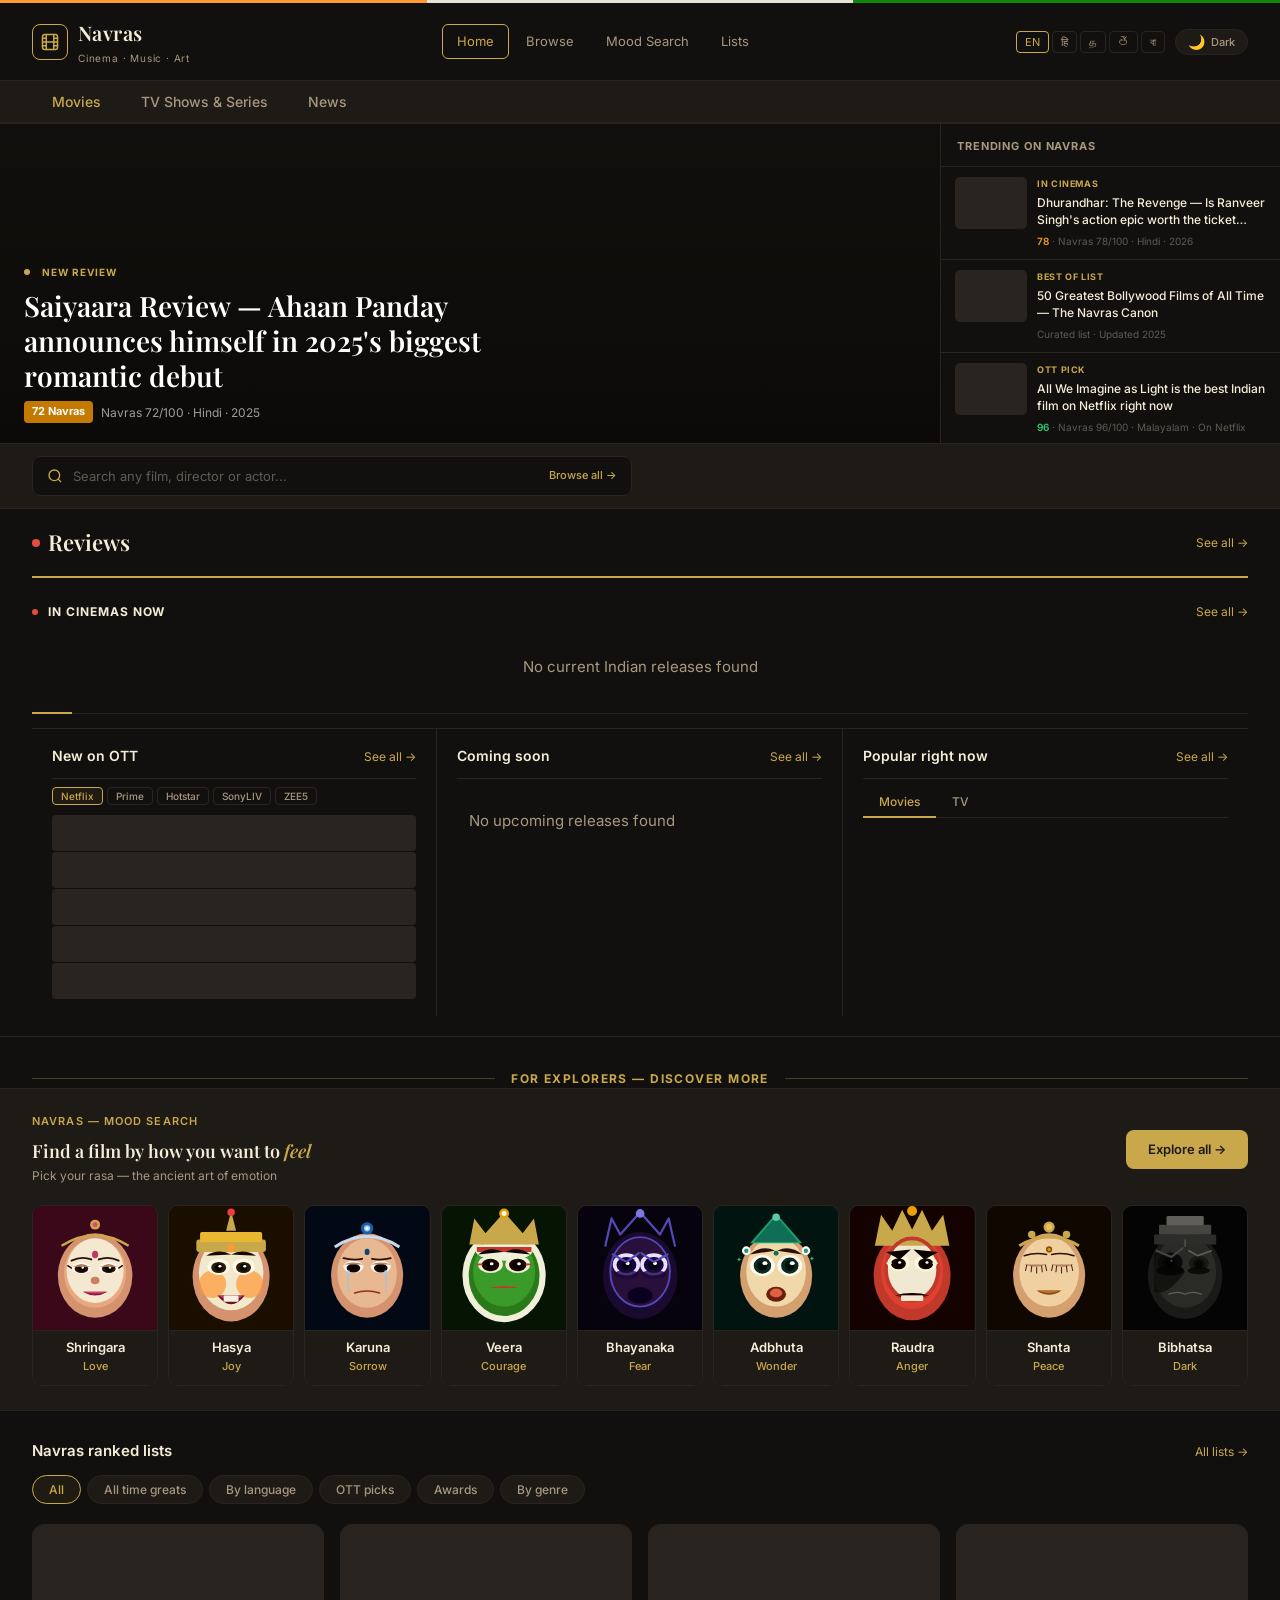
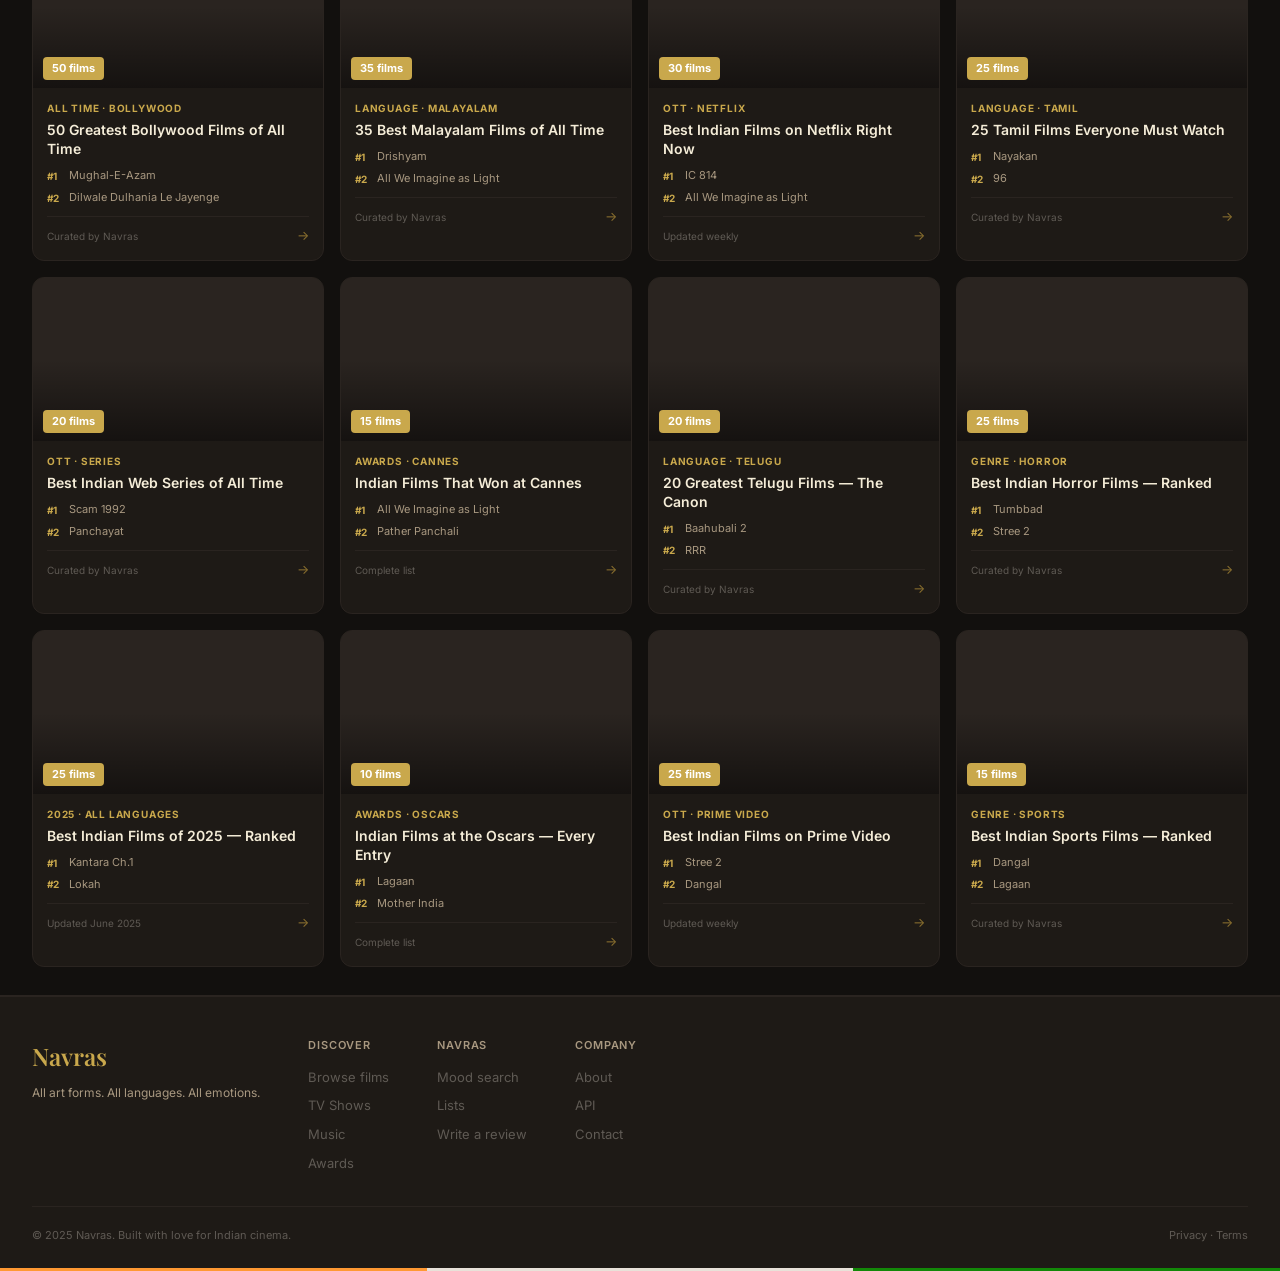
==== index.html @ 199526df "Add files via upload" ====
<!DOCTYPE html>
<html lang="en">
<head>
  <meta charset="UTF-8" />
  <meta name="viewport" content="width=device-width, initial-scale=1.0" />
  <title>Navras — Indian Cinema, Rated by Emotion</title>
  <meta name="description" content="The definitive Indian film review site. Scores, verdicts and mood ratings for every Indian film across every language." />
  <link rel="preconnect" href="https://fonts.googleapis.com" />
  <link rel="preconnect" href="https://fonts.gstatic.com" crossorigin />
  <link href="https://fonts.googleapis.com/css2?family=Inter:wght@400;500;600&family=Playfair+Display:ital,wght@0,600;1,600&display=swap" rel="stylesheet" />
  <link rel="stylesheet" href="css/theme.css" />
  <link rel="stylesheet" href="css/style.css" />
  <link rel="stylesheet" href="css/home.css" />
</head>
<body>

  <div class="tricolour"><span></span><span></span><span></span></div>

  <!-- NAV -->
  <nav class="nav">
    <a href="index.html" class="nav-logo">
      <div class="logo-mark">
        <svg width="18" height="18" viewBox="0 0 24 24" fill="none" stroke="currentColor" stroke-width="2" stroke-linecap="round" stroke-linejoin="round" style="color:var(--gold)"><rect x="2" y="2" width="20" height="20" rx="3"/><path d="M7 2v20M17 2v20M2 12h20M2 7h5M2 17h5M17 7h5M17 17h5"/></svg>
      </div>
      <div>
        <div class="logo-text">Navras</div>
        <div class="logo-sub">Cinema · Music · Art</div>
      </div>
    </a>
    <div class="nav-links">
      <a href="index.html" class="nav-link active">Home</a>
      <a href="pages/browse.html" class="nav-link">Browse</a>
      <a href="pages/mood.html" class="nav-link">Mood Search</a>
      <a href="pages/lists.html" class="nav-link">Lists</a>
    </div>
    <div class="nav-right">
      <div class="lang-switcher">
        <button class="lang-btn active">EN</button>
        <button class="lang-btn">हि</button>
        <button class="lang-btn">த</button>
        <button class="lang-btn">తె</button>
        <button class="lang-btn">বা</button>
      </div>
      <button class="theme-toggle" id="themeToggle" onclick="toggleTheme()">
        <span class="toggle-icon" id="toggleIcon">🌙</span>
        <span class="toggle-label" id="toggleLabel">Dark</span>
      </button>
    </div>
    <button class="hamburger" id="hamburger"><span></span><span></span><span></span></button>
  </nav>

  <div class="mobile-menu" id="mobileMenu">
    <a href="index.html" class="mobile-link active">Home</a>
    <a href="pages/browse.html" class="mobile-link">Browse</a>
    <a href="pages/mood.html" class="mobile-link">Mood Search</a>
    <a href="pages/lists.html" class="mobile-link">Lists</a>
  </div>

  <!-- TOP TABS — Movies / TV Shows / News -->
  <div class="top-tabs-bar">
    <button class="top-tab active" data-tab="movies">Movies</button>
    <button class="top-tab" data-tab="tv">TV Shows & Series</button>
    <button class="top-tab" data-tab="news">News</button>
  </div>


  <!-- EDITORIAL STRIP -->
  <div class="editorial-strip">
    <!-- LEFT: Featured big story -->
    <div class="editorial-featured" id="editorialFeatured">
      <div class="ef-img-wrap">
        <div class="ef-img" id="efImg"></div>
        <div class="ef-overlay"></div>
        <div class="ef-content">
          <div class="ef-category" id="efCategory">Featured</div>
          <div class="ef-title" id="efTitle">Loading...</div>
          <div class="ef-meta" id="efMeta"></div>
        </div>
      </div>
    </div>
    <!-- RIGHT: Scrolling story cards -->
    <div class="editorial-stories">
      <div class="es-header">
        <div class="es-title">Trending on Navras</div>
      </div>
      <div class="es-list" id="esList"></div>
    </div>
  </div>

  <!-- COMPACT SEARCH -->
  <div class="home-search-compact">
    <div class="home-searchbar-compact">
      <svg width="16" height="16" viewBox="0 0 24 24" fill="none" stroke="var(--gold)" stroke-width="2"><circle cx="11" cy="11" r="8"/><path d="m21 21-4.35-4.35"/></svg>
      <input type="text" id="heroSearch" placeholder="Search any film, director or actor..." autocomplete="off" />
      <a href="pages/browse.html" class="search-browse-btn-compact">Browse all →</a>
    </div>
  </div>



    <!-- MOVIES TAB CONTENT -->
  <div id="tab-movies">

    <!-- REVIEWS MEGA SECTION — unified -->
    <section class="reviews-mega-section">

      <div class="rms-header">
        <div class="rms-title"><span class="live-dot"></span>Reviews</div>
        <a href="pages/browse.html" class="home-see-all">See all →</a>
      </div>

      <!-- IN CINEMAS NOW -->
      <div class="rms-sub-section">
        <div class="rms-sub-head">
          <span class="live-dot" style="width:6px;height:6px;"></span>
          <span class="rms-sub-title">In cinemas now</span>
          <a href="pages/browse.html" class="rms-sub-link">See all →</a>
        </div>
        <div class="cinemas-grid" id="cinemasGrid">
          <div class="poster-skeleton"></div><div class="poster-skeleton"></div>
          <div class="poster-skeleton"></div><div class="poster-skeleton"></div>
          <div class="poster-skeleton"></div><div class="poster-skeleton"></div>
        </div>
      </div>

      <div class="rms-divider"></div>

      <!-- THREE COLUMNS: OTT | COMING SOON | POPULAR -->
      <div class="three-col-row">

        <!-- COL 1: New on OTT -->
        <div class="three-col">
          <div class="prt-tab-group" style="margin-bottom:8px;">
            <span class="prt-label">New on OTT</span>
            <a href="pages/browse.html" class="prt-viewall">See all →</a>
          </div>
          <div class="ott-col-tabs" id="ottPlatformTabs">
            <button class="ott-col-tab active" data-platform="netflix">Netflix</button>
            <button class="ott-col-tab" data-platform="prime">Prime</button>
            <button class="ott-col-tab" data-platform="hotstar">Hotstar</button>
            <button class="ott-col-tab" data-platform="sony">SonyLIV</button>
            <button class="ott-col-tab" data-platform="zee5">ZEE5</button>
          </div>
          <div class="prt-list" id="ottListA">
            <div class="prt-skeleton"></div><div class="prt-skeleton"></div>
            <div class="prt-skeleton"></div><div class="prt-skeleton"></div>
            <div class="prt-skeleton"></div>
          </div>
        </div>

        <!-- COL 2: Coming soon -->
        <div class="three-col">
          <div class="prt-tab-group" style="margin-bottom:18px;">
            <span class="prt-label">Coming soon</span>
            <a href="pages/browse.html" class="prt-viewall">See all →</a>
          </div>
          <div class="prt-list" id="comingGrid">
            <div class="prt-skeleton"></div><div class="prt-skeleton"></div>
            <div class="prt-skeleton"></div><div class="prt-skeleton"></div>
            <div class="prt-skeleton"></div>
          </div>
        </div>

        <!-- COL 3: Popular right now -->
        <div class="three-col">
          <div class="prt-tab-group" style="margin-bottom:8px;">
            <span class="prt-label">Popular right now</span>
            <a href="pages/browse.html" class="prt-viewall">See all →</a>
          </div>
          <div class="prt-col-tabs">
            <button class="prt-platform active" data-prt="movies">Movies</button>
            <button class="prt-platform" data-prt="tv">TV</button>
          </div>
          <div class="prt-list" id="popularMoviesList">
            <div class="prt-skeleton"></div><div class="prt-skeleton"></div>
            <div class="prt-skeleton"></div><div class="prt-skeleton"></div>
            <div class="prt-skeleton"></div>
          </div>
          <div class="prt-list" id="popularTVList" style="display:none;">
            <div class="prt-skeleton"></div><div class="prt-skeleton"></div>
            <div class="prt-skeleton"></div><div class="prt-skeleton"></div>
            <div class="prt-skeleton"></div>
          </div>
        </div>

      </div>

    </section>

  </div>

  <!-- TV SHOWS TAB CONTENT -->
  <div id="tab-tv" style="display:none;">
    <section class="home-section">
      <div class="home-section-head">
        <div class="home-section-title"><span class="live-dot"></span>Popular series right now</div>
        <a href="pages/browse.html" class="home-see-all">See all →</a>
      </div>
      <div class="cinemas-grid" id="tvGrid">
        <div class="poster-skeleton"></div><div class="poster-skeleton"></div>
        <div class="poster-skeleton"></div><div class="poster-skeleton"></div>
        <div class="poster-skeleton"></div><div class="poster-skeleton"></div>
      </div>
    </section>
    <section class="home-section">
      <div class="home-section-head">
        <div class="home-section-title">Top rated Indian series</div>
      </div>
      <div class="reviews-list" id="tvReviewsList">
        <div class="review-skeleton"></div><div class="review-skeleton"></div>
        <div class="review-skeleton"></div>
      </div>
    </section>
  </div>

  <!-- NEWS TAB CONTENT -->
  <div id="tab-news" style="display:none;">
    <section class="home-section">
      <div class="home-section-title" style="margin-bottom:20px;">Latest from Indian cinema</div>
      <div class="news-grid" id="newsGrid">
        <div class="news-card"><div class="news-thumb-skeleton"></div><div class="news-info"><div class="news-cat">Box Office</div><div class="news-title">Pushpa 2 crosses ₹1800 crore worldwide — becomes highest grossing Indian film ever</div><div class="news-meta">Navras · 2 days ago</div></div></div>
        <div class="news-card"><div class="news-thumb-skeleton"></div><div class="news-info"><div class="news-cat">Awards</div><div class="news-title">All We Imagine as Light wins Grand Prix at Cannes 2024 — India's greatest triumph at the festival</div><div class="news-meta">Navras · 1 week ago</div></div></div>
        <div class="news-card"><div class="news-thumb-skeleton"></div><div class="news-info"><div class="news-cat">Release</div><div class="news-title">Kantara Chapter 1 release date confirmed — Rishab Shetty speaks about the sequel</div><div class="news-meta">Navras · 3 days ago</div></div></div>
        <div class="news-card"><div class="news-thumb-skeleton"></div><div class="news-info"><div class="news-cat">Review</div><div class="news-title">Saiyaara review — Ahaan Panday announces himself in the most-searched film of 2025</div><div class="news-meta">Navras · 5 days ago</div></div></div>
        <div class="news-card"><div class="news-thumb-skeleton"></div><div class="news-info"><div class="news-cat">OTT</div><div class="news-title">The Family Man Season 3 — everything we know about the release date and cast</div><div class="news-meta">Navras · 1 week ago</div></div></div>
        <div class="news-card"><div class="news-thumb-skeleton"></div><div class="news-info"><div class="news-cat">Industry</div><div class="news-title">Malayalam cinema box office 2025 — how Kerala is redefining Indian film</div><div class="news-meta">Navras · 4 days ago</div></div></div>
      </div>
    </section>
  </div>

  <!-- EXPLORER ZONE -->
  <div class="explorer-divider">
    <span>For explorers — discover more</span>
  </div>

  <!-- NAVRAS MOOD SEARCH -->
  <section class="home-section navras-section">
    <div class="navras-section-top">
      <div class="navras-section-top-left">
        <div class="navras-label">Navras — Mood Search</div>
        <div class="navras-title" style="font-size:18px;margin-bottom:4px;">Find a film by how you want to <em>feel</em></div>
        <div class="navras-sub" style="font-size:12px;margin-bottom:0;">Pick your rasa — the ancient art of emotion</div>
      </div>
      <a href="pages/mood.html" class="navras-cta">Explore all →</a>
    </div>
    <div class="navras-face-grid-mini">

      <a href="pages/mood.html" class="rasa-mini-card" title="Shringara — Love">
        <svg viewBox="0 0 200 200" class="rasa-mini-svg"><rect width="200" height="200" fill="#3a0818"/><ellipse cx="100" cy="112" rx="60" ry="68" fill="#d4926e"/><ellipse cx="100" cy="108" rx="50" ry="56" fill="#e8a880"/><path d="M46 64 Q100 30 154 64" fill="none" stroke="#c9a84c" stroke-width="4"/><circle cx="100" cy="30" r="8" fill="#c9a84c"/><circle cx="100" cy="30" r="4" fill="#e84070"/><ellipse cx="100" cy="104" rx="46" ry="52" fill="#f5e8d0"/><ellipse cx="100" cy="78" rx="5" ry="6" fill="#c0395f"/><ellipse cx="78" cy="100" rx="16" ry="9" fill="#fff8f0"/><ellipse cx="122" cy="100" rx="16" ry="9" fill="#fff8f0"/><ellipse cx="78" cy="101" rx="11" ry="7" fill="#2a1008"/><ellipse cx="122" cy="101" rx="11" ry="7" fill="#2a1008"/><ellipse cx="78" cy="101" rx="6" ry="5" fill="#080402"/><ellipse cx="122" cy="101" rx="6" ry="5" fill="#080402"/><ellipse cx="80" cy="99" rx="2" ry="2" fill="#fff"/><ellipse cx="124" cy="99" rx="2" ry="2" fill="#fff"/><path d="M62 98 Q78 92 94 98" fill="#c89060"/><path d="M106 98 Q122 92 138 98" fill="#c89060"/><path d="M62 100 L56 96" stroke="#1a0808" stroke-width="2" stroke-linecap="round"/><path d="M138 100 L144 96" stroke="#1a0808" stroke-width="2" stroke-linecap="round"/><path d="M62 88 Q78 80 94 86" fill="none" stroke="#2a1008" stroke-width="3" stroke-linecap="round"/><path d="M106 86 Q122 80 138 88" fill="none" stroke="#2a1008" stroke-width="3" stroke-linecap="round"/><ellipse cx="100" cy="120" rx="7" ry="6" fill="#c88060"/><path d="M80 138 Q100 150 120 138" fill="#8B1A3A"/><path d="M82 138 Q100 144 118 138" fill="#d04070"/></svg>
        <div class="rasa-mini-label"><div class="rml-name">Shringara</div><div class="rml-mean">Love</div></div>
      </a>

      <a href="pages/mood.html" class="rasa-mini-card" title="Hasya — Joy">
        <svg viewBox="0 0 200 200" class="rasa-mini-svg"><rect width="200" height="200" fill="#1a0e00"/><ellipse cx="100" cy="114" rx="62" ry="72" fill="#d4926e"/><ellipse cx="100" cy="108" rx="52" ry="60" fill="#f2e8cc"/><circle cx="70" cy="126" r="22" fill="#FF9933" opacity="0.7"/><circle cx="130" cy="126" r="22" fill="#FF9933" opacity="0.7"/><rect x="44" y="54" width="112" height="20" rx="4" fill="#c9a84c"/><rect x="50" y="42" width="100" height="16" rx="3" fill="#e8b830"/><polygon points="100,8 108,40 92,40" fill="#c9a84c"/><circle cx="100" cy="10" r="6" fill="#e84040"/><ellipse cx="100" cy="68" rx="5" ry="7" fill="#FF9933"/><ellipse cx="80" cy="98" rx="18" ry="13" fill="#fff8e8"/><ellipse cx="120" cy="98" rx="18" ry="13" fill="#fff8e8"/><ellipse cx="80" cy="99" rx="12" ry="9" fill="#2a1a08"/><ellipse cx="120" cy="99" rx="12" ry="9" fill="#2a1a08"/><ellipse cx="80" cy="99" rx="6" ry="6" fill="#080402"/><ellipse cx="120" cy="99" rx="6" ry="6" fill="#080402"/><ellipse cx="82" cy="97" rx="2.5" ry="2" fill="#fff"/><ellipse cx="122" cy="97" rx="2.5" ry="2" fill="#fff"/><path d="M60 80 Q80 68 100 78" fill="#1a0800"/><path d="M100 78 Q120 68 140 80" fill="#1a0800"/><path d="M78 144 Q100 172 122 144" fill="#6a1020"/><path d="M80 144 Q100 158 120 144" fill="#c04060"/><rect x="88" y="144" width="24" height="10" rx="2" fill="#f8f0e0"/></svg>
        <div class="rasa-mini-label"><div class="rml-name">Hasya</div><div class="rml-mean">Joy</div></div>
      </a>

      <a href="pages/mood.html" class="rasa-mini-card" title="Karuna — Sorrow">
        <svg viewBox="0 0 200 200" class="rasa-mini-svg"><rect width="200" height="200" fill="#020814"/><ellipse cx="100" cy="112" rx="58" ry="68" fill="#d4926e"/><ellipse cx="100" cy="108" rx="48" ry="56" fill="#e8b890"/><path d="M48 66 Q100 32 152 66" fill="none" stroke="#c8d8e8" stroke-width="5"/><circle cx="100" cy="36" r="10" fill="#185FA5"/><circle cx="100" cy="36" r="5" fill="#a0c8f0"/><circle cx="100" cy="36" r="2.5" fill="#fff"/><ellipse cx="100" cy="74" rx="4" ry="5" fill="#0C447C"/><ellipse cx="78" cy="98" rx="16" ry="10" fill="#fff8f0"/><ellipse cx="122" cy="98" rx="16" ry="10" fill="#fff8f0"/><ellipse cx="78" cy="100" rx="11" ry="7" fill="#1a0808"/><ellipse cx="122" cy="100" rx="11" ry="7" fill="#1a0808"/><ellipse cx="78" cy="100" rx="6" ry="5" fill="#050202"/><ellipse cx="122" cy="100" rx="6" ry="5" fill="#050202"/><path d="M62 94 Q78 88 94 94" fill="#b08060"/><path d="M106 94 Q122 88 138 94" fill="#b08060"/><path d="M70 108 Q68 124 70 138" fill="none" stroke="#a0c0e0" stroke-width="2.5" opacity="0.8"/><path d="M130 108 Q132 124 130 138" fill="none" stroke="#a0c0e0" stroke-width="2.5" opacity="0.8"/><ellipse cx="70" cy="108" rx="3" ry="5" fill="#a0c8f0" opacity="0.7"/><ellipse cx="130" cy="108" rx="3" ry="5" fill="#a0c8f0" opacity="0.7"/><path d="M62 84 Q78 88 92 85" fill="none" stroke="#2a1008" stroke-width="3" stroke-linecap="round"/><path d="M108 85 Q122 88 138 84" fill="none" stroke="#2a1008" stroke-width="3" stroke-linecap="round"/><path d="M80 140 Q100 134 120 140" fill="none" stroke="#8B3020" stroke-width="2.5" stroke-linecap="round"/></svg>
        <div class="rasa-mini-label"><div class="rml-name">Karuna</div><div class="rml-mean">Sorrow</div></div>
      </a>

      <a href="pages/mood.html" class="rasa-mini-card" title="Veera — Courage">
        <svg viewBox="0 0 200 200" class="rasa-mini-svg"><rect width="200" height="200" fill="#061404"/><ellipse cx="100" cy="112" rx="62" ry="70" fill="#2a7a1a"/><ellipse cx="100" cy="112" rx="62" ry="70" fill="none" stroke="#f0f0d8" stroke-width="10"/><ellipse cx="100" cy="106" rx="50" ry="56" fill="#3a9a2a"/><ellipse cx="100" cy="72" rx="46" ry="16" fill="#f0f0d8"/><rect x="56" y="66" width="88" height="8" fill="#c0392b"/><path d="M44 62 L52 20 L70 44 L100 10 L130 44 L148 20 L156 62 Z" fill="#c9a84c"/><circle cx="100" cy="12" r="8" fill="#e8a000"/><circle cx="100" cy="12" r="4" fill="#fff"/><ellipse cx="78" cy="94" rx="20" ry="14" fill="#f0f0d8"/><ellipse cx="122" cy="94" rx="20" ry="14" fill="#f0f0d8"/><ellipse cx="78" cy="95" rx="14" ry="10" fill="#1a0500"/><ellipse cx="122" cy="95" rx="14" ry="10" fill="#1a0500"/><ellipse cx="78" cy="95" rx="8" ry="7" fill="#060100"/><ellipse cx="122" cy="95" rx="8" ry="7" fill="#060100"/><ellipse cx="80" cy="93" rx="3" ry="2.5" fill="#fff"/><ellipse cx="124" cy="93" rx="3" ry="2.5" fill="#fff"/><path d="M58 94 L64 94" stroke="#c0392b" stroke-width="3" stroke-linecap="round"/><path d="M136 94 L142 94" stroke="#c0392b" stroke-width="3" stroke-linecap="round"/><path d="M58 78 Q78 64 98 74" fill="#0a0500"/><path d="M102 74 Q122 64 142 78" fill="#0a0500"/><path d="M76 132 Q100 126 124 132" fill="#c0392b"/></svg>
        <div class="rasa-mini-label"><div class="rml-name">Veera</div><div class="rml-mean">Courage</div></div>
      </a>

      <a href="pages/mood.html" class="rasa-mini-card" title="Bhayanaka — Fear">
        <svg viewBox="0 0 200 200" class="rasa-mini-svg"><rect width="200" height="200" fill="#06030e"/><ellipse cx="100" cy="112" rx="60" ry="70" fill="#1a0a30"/><ellipse cx="100" cy="106" rx="48" ry="56" fill="#28103a"/><path d="M44 64 L54 20 L68 46 L100 10 L132 46 L146 20 L156 64" fill="none" stroke="#534AB7" stroke-width="3.5" stroke-linecap="round" stroke-linejoin="round"/><circle cx="100" cy="12" r="7" fill="#7F77DD"/><ellipse cx="100" cy="106" rx="48" ry="56" fill="none" stroke="#534AB7" stroke-width="3"/><ellipse cx="78" cy="94" rx="22" ry="18" fill="#e8e0ff"/><ellipse cx="122" cy="94" rx="22" ry="18" fill="#e8e0ff"/><ellipse cx="78" cy="95" rx="16" ry="13" fill="#1a0040"/><ellipse cx="122" cy="95" rx="16" ry="13" fill="#1a0040"/><ellipse cx="78" cy="95" rx="9" ry="9" fill="#060010"/><ellipse cx="122" cy="95" rx="9" ry="9" fill="#060010"/><ellipse cx="80" cy="92" rx="3" ry="3" fill="#fff"/><ellipse cx="124" cy="92" rx="3" ry="3" fill="#fff"/><ellipse cx="78" cy="110" rx="20" ry="7" fill="#1a0840" opacity="0.8"/><ellipse cx="122" cy="110" rx="20" ry="7" fill="#1a0840" opacity="0.8"/><path d="M56 78 L78 90 L98 76" fill="none" stroke="#534AB7" stroke-width="3.5" stroke-linecap="round" stroke-linejoin="round"/><path d="M102 76 L122 90 L144 78" fill="none" stroke="#534AB7" stroke-width="3.5" stroke-linecap="round" stroke-linejoin="round"/><ellipse cx="100" cy="144" rx="20" ry="13" fill="#0a0020"/></svg>
        <div class="rasa-mini-label"><div class="rml-name">Bhayanaka</div><div class="rml-mean">Fear</div></div>
      </a>

      <a href="pages/mood.html" class="rasa-mini-card" title="Adbhuta — Wonder">
        <svg viewBox="0 0 200 200" class="rasa-mini-svg"><rect width="200" height="200" fill="#021410"/><ellipse cx="100" cy="112" rx="58" ry="68" fill="#d4a070"/><ellipse cx="100" cy="106" rx="48" ry="56" fill="#f0d8a8"/><path d="M100 12 L58 60 L142 60 Z" fill="#1D9E75"/><path d="M100 16 L64 58 L136 58 Z" fill="#0F6E56"/><circle cx="100" cy="18" r="6" fill="#5DCAA5"/><circle cx="52" cy="72" r="7" fill="#fff"/><circle cx="52" cy="72" r="3.5" fill="#1D9E75"/><circle cx="148" cy="72" r="7" fill="#fff"/><circle cx="148" cy="72" r="3.5" fill="#1D9E75"/><path d="M58 78 Q78 62 98 72" fill="#2a1008"/><path d="M102 72 Q122 62 142 78" fill="#2a1008"/><ellipse cx="78" cy="96" rx="20" ry="17" fill="#fff8f0"/><ellipse cx="122" cy="96" rx="20" ry="17" fill="#fff8f0"/><ellipse cx="78" cy="96" rx="14" ry="13" fill="#0a2a20"/><ellipse cx="122" cy="96" rx="14" ry="13" fill="#0a2a20"/><ellipse cx="78" cy="96" rx="8" ry="8" fill="#040e0a"/><ellipse cx="122" cy="96" rx="8" ry="8" fill="#040e0a"/><ellipse cx="82" cy="92" rx="4" ry="3" fill="#fff"/><ellipse cx="126" cy="92" rx="4" ry="3" fill="#fff"/><circle cx="100" cy="76" r="4" fill="#0F6E56"/><ellipse cx="100" cy="142" rx="16" ry="12" fill="#6a2010"/><ellipse cx="100" cy="140" rx="10" ry="7" fill="#e06040"/><text x="36" y="90" font-size="11" fill="#5DCAA5" opacity="0.8">✦</text><text x="153" y="88" font-size="11" fill="#5DCAA5" opacity="0.8">✦</text></svg>
        <div class="rasa-mini-label"><div class="rml-name">Adbhuta</div><div class="rml-mean">Wonder</div></div>
      </a>

      <a href="pages/mood.html" class="rasa-mini-card" title="Raudra — Anger">
        <svg viewBox="0 0 200 200" class="rasa-mini-svg"><rect width="200" height="200" fill="#140200"/><ellipse cx="100" cy="112" rx="62" ry="72" fill="#c0392b"/><ellipse cx="100" cy="106" rx="50" ry="60" fill="#e04030"/><ellipse cx="100" cy="102" rx="42" ry="50" fill="#f0e8d0"/><path d="M40 64 L50 14 L68 40 L84 6 L100 38 L116 6 L132 40 L150 14 L160 64 Z" fill="#c9a84c"/><circle cx="100" cy="8" r="8" fill="#e8a000"/><ellipse cx="100" cy="102" rx="42" ry="50" fill="none" stroke="#c0392b" stroke-width="6"/><ellipse cx="78" cy="92" rx="18" ry="13" fill="#fff8d8"/><ellipse cx="122" cy="92" rx="18" ry="13" fill="#fff8d8"/><ellipse cx="78" cy="93" rx="12" ry="9" fill="#1a0500"/><ellipse cx="122" cy="93" rx="12" ry="9" fill="#1a0500"/><ellipse cx="78" cy="93" rx="7" ry="7" fill="#060100"/><ellipse cx="122" cy="93" rx="7" ry="7" fill="#060100"/><ellipse cx="80" cy="91" rx="2.5" ry="2" fill="#fff"/><ellipse cx="124" cy="91" rx="2.5" ry="2" fill="#fff"/><path d="M60 92 L66 92" stroke="#f0e8d0" stroke-width="3" stroke-linecap="round"/><path d="M134 92 L140 92" stroke="#f0e8d0" stroke-width="3" stroke-linecap="round"/><path d="M58 74 L80 86 L98 70" fill="#0a0400"/><path d="M102 70 L120 86 L142 74" fill="#0a0400"/><path d="M72 144 Q100 136 128 144" fill="#0a0400"/><path d="M74 144 Q100 155 126 144" fill="#8B0000"/><rect x="82" y="144" width="36" height="9" rx="2" fill="#f0e8d0"/></svg>
        <div class="rasa-mini-label"><div class="rml-name">Raudra</div><div class="rml-mean">Anger</div></div>
      </a>

      <a href="pages/mood.html" class="rasa-mini-card" title="Shanta — Peace">
        <svg viewBox="0 0 200 200" class="rasa-mini-svg"><rect width="200" height="200" fill="#100800"/><ellipse cx="100" cy="112" rx="58" ry="68" fill="#d4a070"/><ellipse cx="100" cy="106" rx="48" ry="56" fill="#f0d0a0"/><path d="M52 64 Q100 36 148 64" fill="none" stroke="#c9a84c" stroke-width="5"/><circle cx="100" cy="34" r="9" fill="#c9a84c"/><circle cx="100" cy="34" r="5" fill="#e8c060"/><circle cx="72" cy="46" r="6" fill="#c9a84c"/><circle cx="128" cy="46" r="6" fill="#c9a84c"/><path d="M60 94 Q78 102 96 94" fill="#b08060"/><path d="M104 94 Q122 102 140 94" fill="#b08060"/><line x1="64" y1="95" x2="62" y2="104" stroke="#2a1008" stroke-width="1.5" stroke-linecap="round"/><line x1="72" y1="97" x2="71" y2="106" stroke="#2a1008" stroke-width="1.5" stroke-linecap="round"/><line x1="80" y1="99" x2="80" y2="108" stroke="#2a1008" stroke-width="1.5" stroke-linecap="round"/><line x1="88" y1="97" x2="89" y2="106" stroke="#2a1008" stroke-width="1.5" stroke-linecap="round"/><line x1="94" y1="95" x2="96" y2="104" stroke="#2a1008" stroke-width="1.5" stroke-linecap="round"/><line x1="106" y1="95" x2="104" y2="104" stroke="#2a1008" stroke-width="1.5" stroke-linecap="round"/><line x1="112" y1="97" x2="111" y2="106" stroke="#2a1008" stroke-width="1.5" stroke-linecap="round"/><line x1="120" y1="99" x2="120" y2="108" stroke="#2a1008" stroke-width="1.5" stroke-linecap="round"/><line x1="128" y1="97" x2="129" y2="106" stroke="#2a1008" stroke-width="1.5" stroke-linecap="round"/><line x1="136" y1="95" x2="138" y2="104" stroke="#2a1008" stroke-width="1.5" stroke-linecap="round"/><path d="M60 80 Q78 74 96 78" fill="none" stroke="#2a1008" stroke-width="2.5" stroke-linecap="round"/><path d="M104 78 Q122 74 140 80" fill="none" stroke="#2a1008" stroke-width="2.5" stroke-linecap="round"/><circle cx="100" cy="70" r="5" fill="#854F0B"/><circle cx="100" cy="70" r="2.5" fill="#e8a000"/><path d="M80 136 Q100 150 120 136" fill="#854F0B"/><path d="M82 136 Q100 144 118 136" fill="#c07040"/></svg>
        <div class="rasa-mini-label"><div class="rml-name">Shanta</div><div class="rml-mean">Peace</div></div>
      </a>

      <a href="pages/mood.html" class="rasa-mini-card" title="Bibhatsa — Dark">
        <svg viewBox="0 0 200 200" class="rasa-mini-svg"><rect width="200" height="200" fill="#040404"/><ellipse cx="100" cy="112" rx="60" ry="70" fill="#1a1a18"/><ellipse cx="100" cy="106" rx="50" ry="58" fill="#2a2a26"/><path d="M50 76 Q72 66 100 106 Q72 146 50 138 Z" fill="#0a0a08" opacity="0.7"/><rect x="50" y="46" width="100" height="16" rx="2" fill="#2C2C2A"/><rect x="58" y="30" width="84" height="16" rx="2" fill="#444441"/><rect x="70" y="16" width="60" height="15" rx="2" fill="#5F5E5A"/><ellipse cx="76" cy="90" rx="20" ry="15" fill="#0a0a08"/><ellipse cx="122" cy="92" rx="16" ry="12" fill="#1a1a15"/><ellipse cx="76" cy="91" rx="12" ry="10" fill="#060606"/><ellipse cx="122" cy="93" rx="10" ry="8" fill="#0e0e0c"/><ellipse cx="76" cy="91" rx="7" ry="6" fill="#020202"/><ellipse cx="122" cy="93" rx="6" ry="5" fill="#040404"/><ellipse cx="78" cy="88" rx="2" ry="2" fill="#888780" opacity="0.4"/><ellipse cx="76" cy="104" rx="22" ry="8" fill="#040402" opacity="0.9"/><ellipse cx="122" cy="104" rx="18" ry="6" fill="#040402" opacity="0.8"/><path d="M54 72 L78 82 L96 68" fill="none" stroke="#444441" stroke-width="3.5" stroke-linecap="round" stroke-linejoin="round"/><path d="M106 72 L120 80 L142 72" fill="none" stroke="#5F5E5A" stroke-width="2.5" stroke-linecap="round" stroke-linejoin="round"/><line x1="100" y1="54" x2="100" y2="66" stroke="#888780" stroke-width="2" opacity="0.5"/><path d="M74 142 Q88 136 100 142 Q112 136 126 142" fill="none" stroke="#5F5E5A" stroke-width="2" stroke-linecap="round"/></svg>
        <div class="rasa-mini-label"><div class="rml-name">Bibhatsa</div><div class="rml-mean">Dark</div></div>
      </a>

    </div>
  </section>

  <!-- RANKER-STYLE LISTS + RANKINGS -->
  <section class="explorer-lists-section">
    <div class="home-section-head">
      <div class="home-section-title">Navras ranked lists</div>
      <a href="pages/lists.html" class="home-see-all">All lists →</a>
    </div>

    <!-- Category filter -->
    <div class="explorer-filter-tabs" id="explorerFilterTabs">
      <button class="eft-btn active" data-filter="all">All</button>
      <button class="eft-btn" data-filter="alltime">All time greats</button>
      <button class="eft-btn" data-filter="language">By language</button>
      <button class="eft-btn" data-filter="ott">OTT picks</button>
      <button class="eft-btn" data-filter="awards">Awards</button>
      <button class="eft-btn" data-filter="genre">By genre</button>
    </div>

    <div class="explorer-lists-grid" id="explorerListsGrid">
      <!-- Filled by JS with visual cards -->
    </div>
  </section>

  <footer class="footer">
    <div class="footer-inner">
      <div class="footer-brand">
        <div class="footer-logo">Navras</div>
        <div class="footer-tagline">All art forms. All languages. All emotions.</div>
      </div>
      <div class="footer-links-grid">
        <div class="footer-col">
          <div class="footer-col-title">Discover</div>
          <a href="pages/browse.html">Browse films</a>
          <a href="#">TV Shows</a>
          <a href="#">Music</a>
          <a href="#">Awards</a>
        </div>
        <div class="footer-col">
          <div class="footer-col-title">Navras</div>
          <a href="pages/mood.html">Mood search</a>
          <a href="pages/lists.html">Lists</a>
          <a href="#">Write a review</a>
        </div>
        <div class="footer-col">
          <div class="footer-col-title">Company</div>
          <a href="#">About</a>
          <a href="#">API</a>
          <a href="#">Contact</a>
        </div>
      </div>
    </div>
    <div class="footer-bottom">
      <span>© 2025 Navras. Built with love for Indian cinema.</span>
      <span>Privacy · Terms</span>
    </div>
  </footer>

  <div class="tricolour"><span></span><span></span><span></span></div>

  <script src="js/tmdb.js"></script>
  <script src="js/main.js"></script>
  <script src="js/home.js"></script>
</body>
</html>
---- css/theme.css ----
/* ===========================
   NAVRAS — Theme System
   Light default + Dark toggle
   =========================== */

/* DARK MODE — default */
body.light-mode {
  --gold: #B8900A;
  --gold-light: #D4A820;
  --gold-dim: #9A7820;
  --gold-bg: rgba(184,144,10,0.07);
  --gold-border: rgba(184,144,10,0.22);

  --ink: #FAF7F2;
  --ink2: #FFFFFF;
  --ink3: #EDE7DE;

  --text: #1A1410;
  --text-muted: #6B6460;
  --text-dim: #A09890;

  --green: #1A7A3C;
  --amber: #B87000;
  --red: #C0392B;

  --nav-bg: #FFFFFF;
  --card-bg: #FFFFFF;
  --card-hover: #FDF9F4;
  --shadow: 0 1px 4px rgba(0,0,0,0.07);
  --shadow-md: 0 4px 16px rgba(0,0,0,0.08);
}

/* LIGHT MODE — toggled */
:root {
  --gold: #C9A84C;
  --gold-light: #E8C96A;
  --gold-dim: #8A6F2E;
  --gold-bg: rgba(201,168,76,0.08);
  --gold-border: rgba(201,168,76,0.25);

  --ink: #12100E;
  --ink2: #1E1A16;
  --ink3: #2A2420;

  --text: #F5EDD8;
  --text-muted: #A89880;
  --text-dim: #5F5A54;

  --green: #2ECC71;
  --amber: #F39C12;
  --red: #E74C3C;

  --nav-bg: #12100E;
  --card-bg: #1E1A16;
  --card-hover: #251F1A;
  --shadow: none;
  --shadow-md: none;
}

/* Smooth transition on toggle */
body, body * {
  transition: background-color 0.25s ease, border-color 0.25s ease, color 0.2s ease, box-shadow 0.25s ease;
}

/* Prevent flash of unstyled content */
body.theme-init * { transition: none !important; }

/* Theme toggle button */
.theme-toggle {
  display: flex;
  align-items: center;
  gap: 6px;
  padding: 5px 12px;
  border-radius: 20px;
  border: 0.5px solid var(--ink3);
  background: var(--ink2);
  color: var(--text-muted);
  font-size: 12px;
  font-weight: 500;
  cursor: pointer;
  font-family: inherit;
  transition: border-color 0.15s, color 0.15s;
  flex-shrink: 0;
}

.theme-toggle:hover {
  border-color: var(--gold-dim);
  color: var(--text);
}

.theme-toggle .toggle-icon { font-size: 14px; line-height: 1; }
.theme-toggle .toggle-label { font-size: 11px; }
---- css/style.css ----
/* ===========================
   NAVRAS — Main Stylesheet
   =========================== */

*, *::before, *::after { box-sizing: border-box; margin: 0; padding: 0; }

html { scroll-behavior: smooth; }

body {
  background: var(--ink);
  color: var(--text);
  font-family: var(--font-main);
  font-size: 15px;
  line-height: 1.6;
  min-height: 100vh;
  --font-main: 'Inter', system-ui, sans-serif;
  --font-display: 'Playfair Display', Georgia, serif;
  --radius: 10px;
  --radius-sm: 6px;
}

a { text-decoration: none; color: inherit; }
button { cursor: pointer; font-family: inherit; }
img { max-width: 100%; display: block; }

/* ===========================
   TRICOLOUR BAR
   =========================== */
.tricolour { display: flex; height: 3px; width: 100%; }
.tricolour span:nth-child(1) { flex: 1; background: #FF9933; }
.tricolour span:nth-child(2) { flex: 1; background: #FFFFFF; }
.tricolour span:nth-child(3) { flex: 1; background: #138808; }

/* light mode — white stripe visible */
body:not(.dark-mode) .tricolour span:nth-child(2) { background: #E8E2D9; }

/* ===========================
   NAVIGATION
   =========================== */
.nav {
  display: flex;
  align-items: center;
  justify-content: space-between;
  padding: 14px 32px;
  border-bottom: 0.5px solid var(--ink3);
  position: sticky;
  top: 0;
  background: var(--nav-bg, var(--ink2));
  z-index: 100;
  gap: 16px;
  box-shadow: var(--shadow);
}

.nav-logo { display: flex; align-items: center; gap: 10px; flex-shrink: 0; }

.logo-mark {
  width: 36px; height: 36px; border-radius: 8px;
  border: 1.5px solid var(--gold);
  display: flex; align-items: center; justify-content: center;
}

.logo-text {
  font-size: 20px; font-weight: 600; color: var(--text);
  letter-spacing: 0.02em; font-family: var(--font-display);
}

.logo-sub { font-size: 10px; color: var(--text-muted); letter-spacing: 0.08em; margin-top: 1px; }

.nav-links { display: flex; gap: 2px; align-items: center; }

.nav-link {
  font-size: 13px; color: var(--text-muted);
  padding: 6px 14px; border-radius: var(--radius-sm);
  border: 0.5px solid transparent; transition: all 0.15s;
}

.nav-link:hover { color: var(--text); background: var(--ink); }
.nav-link.active { color: var(--gold); border-color: var(--gold); }

.nav-right { display: flex; align-items: center; gap: 10px; }

.lang-switcher { display: flex; gap: 3px; }

.lang-btn {
  font-size: 11px; padding: 3px 8px; border-radius: 4px;
  border: 0.5px solid var(--ink3); color: var(--text-muted);
  background: transparent; transition: all 0.15s;
}

.lang-btn:hover { color: var(--text); }
.lang-btn.active { color: var(--gold); border-color: var(--gold); }

.nav-search {
  display: flex; align-items: center; gap: 8px;
  background: var(--ink); border: 0.5px solid var(--ink3);
  border-radius: 8px; padding: 0 14px; height: 36px;
  color: var(--text-dim); font-size: 13px; cursor: pointer;
  white-space: nowrap;
}

.hamburger {
  display: none; flex-direction: column; gap: 5px;
  background: none; border: none; padding: 4px;
}

.hamburger span {
  display: block; width: 22px; height: 1.5px;
  background: var(--text-muted); border-radius: 2px;
}

.mobile-menu {
  display: none; flex-direction: column;
  background: var(--ink2); border-bottom: 0.5px solid var(--ink3); padding: 8px 0;
}

.mobile-link {
  padding: 12px 24px; font-size: 15px; color: var(--text-muted);
  border-left: 2px solid transparent;
}

.mobile-link.active { color: var(--gold); border-left-color: var(--gold); }

/* ===========================
   HERO
   =========================== */
.hero {
  padding: 52px 32px 40px;
  border-bottom: 0.5px solid var(--ink3);
  max-width: 760px;
}

.hero-eyebrow {
  display: flex; align-items: center; gap: 10px;
  font-size: 11px; color: var(--gold); letter-spacing: 0.1em;
  text-transform: uppercase; margin-bottom: 18px;
}

.eyebrow-line { display: inline-block; width: 24px; height: 0.5px; background: var(--gold); }

.hero-headline {
  font-family: var(--font-display);
  font-size: clamp(32px, 5vw, 52px);
  font-weight: 600; color: var(--text);
  line-height: 1.15; margin-bottom: 16px;
}

.hero-headline em { font-style: italic; color: var(--gold); }

.hero-sub {
  font-size: 15px; color: var(--text-muted);
  line-height: 1.7; margin-bottom: 28px; max-width: 520px;
}

.hero-searchbar {
  display: flex; align-items: center; gap: 12px;
  background: var(--ink2); border: 1.5px solid var(--gold);
  border-radius: 12px; padding: 0 20px; height: 52px;
  max-width: 600px; box-shadow: var(--shadow-md);
}

.hero-searchbar input {
  flex: 1; background: none; border: none; outline: none;
  font-size: 14px; color: var(--text); font-family: inherit;
}

.hero-searchbar input::placeholder { color: var(--text-dim); }

/* ===========================
   SECTION COMMONS
   =========================== */
.section-head {
  display: flex; align-items: center;
  justify-content: space-between; margin-bottom: 16px;
}

.section-title {
  font-size: 14px; font-weight: 600; color: var(--text);
  display: flex; align-items: center; gap: 10px;
}

.title-bar {
  display: inline-block; width: 3px; height: 16px;
  background: var(--gold); border-radius: 2px; flex-shrink: 0;
}

.see-all { font-size: 12px; color: var(--gold); transition: opacity 0.15s; }
.see-all:hover { opacity: 0.7; }

/* ===========================
   MOOD SEARCH
   =========================== */
.mood-section {
  padding: 32px;
  border-bottom: 0.5px solid var(--ink3);
  background: var(--ink);
}

.mood-hint { font-size: 13px; color: var(--text-muted); margin-bottom: 18px; margin-top: -8px; }

.mood-grid {
  display: grid; grid-template-columns: repeat(9, 1fr);
  gap: 8px; margin-bottom: 16px;
}

.mood-card {
  background: var(--ink2); border: 0.5px solid var(--ink3);
  border-radius: var(--radius); padding: 12px 8px; text-align: center;
  cursor: pointer; transition: border-color 0.2s, background 0.2s, box-shadow 0.2s;
  display: flex; flex-direction: column; align-items: center; gap: 5px;
  box-shadow: var(--shadow);
}

.mood-card:hover { border-color: var(--gold-dim); box-shadow: var(--shadow-md); }
.mood-card.selected { border-color: var(--gold); background: var(--gold-bg); }

.mood-icon { font-size: 18px; color: var(--text-muted); line-height: 1; transition: color 0.2s; }
.mood-card.selected .mood-icon { color: var(--gold); }

.mood-name { font-size: 11px; font-weight: 500; color: var(--text-muted); transition: color 0.2s; }
.mood-card.selected .mood-name { color: var(--gold); }

.mood-meaning { font-size: 9px; color: var(--text-dim); line-height: 1.3; }

.mood-results {
  background: var(--ink2); border: 1px solid var(--gold);
  border-radius: var(--radius); padding: 16px;
  box-shadow: var(--shadow-md);
}

.mood-results-label { font-size: 12px; color: var(--gold); margin-bottom: 12px; font-weight: 600; }

.mood-result-list { display: flex; flex-direction: column; gap: 8px; margin-bottom: 12px; }

.mood-result-item {
  display: flex; align-items: center; gap: 12px;
  padding: 8px 10px; background: var(--ink); border-radius: 8px;
  border: 0.5px solid var(--ink3); transition: border-color 0.15s;
}

.mood-result-item:hover { border-color: var(--gold-dim); }

.result-poster { width: 30px; height: 42px; border-radius: 4px; flex-shrink: 0; }
.result-info { flex: 1; }
.result-title { font-size: 13px; font-weight: 500; color: var(--text); margin-bottom: 2px; }
.result-meta { font-size: 11px; color: var(--text-muted); }
.result-score { font-size: 15px; font-weight: 600; }

.mood-ai-bar {
  display: flex; align-items: center; gap: 8px;
  background: var(--ink); border: 0.5px solid var(--ink3);
  border-radius: 8px; padding: 8px 12px;
}

.mood-ai-bar span { font-size: 12px; color: var(--text-dim); flex: 1; }

.mood-ai-btn {
  font-size: 11px; color: var(--ink2); background: var(--gold);
  border-radius: 5px; padding: 4px 12px; font-weight: 600;
  white-space: nowrap; transition: opacity 0.15s; text-decoration: none;
}

.mood-ai-btn:hover { opacity: 0.85; }

/* ===========================
   INDUSTRY FILTER
   =========================== */
.browse-section { padding: 24px 32px 0; }

.industry-row {
  display: flex; gap: 6px; overflow-x: auto;
  padding-bottom: 8px; scrollbar-width: none;
}

.industry-row::-webkit-scrollbar { display: none; }

.ind-chip {
  flex-shrink: 0; padding: 6px 16px; border-radius: var(--radius-sm);
  font-size: 12px; border: 0.5px solid var(--ink3);
  color: var(--text-muted); background: var(--ink2);
  transition: all 0.15s; box-shadow: var(--shadow);
}

.ind-chip:hover { color: var(--text); border-color: var(--gold-dim); }
.ind-chip.active { border-color: var(--gold); color: var(--gold); background: var(--gold-bg); }

/* ===========================
   FILM CARDS
   =========================== */
.films-section { padding: 24px 32px; }

.films-grid {
  display: grid;
  grid-template-columns: repeat(auto-fill, minmax(150px, 1fr));
  gap: 12px;
}

.film-card {
  background: var(--ink2); border: 0.5px solid var(--ink3);
  border-radius: var(--radius); overflow: hidden;
  transition: border-color 0.2s, transform 0.2s, box-shadow 0.2s;
  display: block; box-shadow: var(--shadow);
}

.film-card:hover {
  border-color: var(--gold-dim); transform: translateY(-2px);
  box-shadow: var(--shadow-md);
}

.film-poster {
  height: 170px; position: relative;
  display: flex; flex-direction: column;
  justify-content: space-between; padding: 8px;
}

.film-lang {
  font-size: 9px; font-weight: 600; padding: 2px 7px; border-radius: 3px;
  background: rgba(0,0,0,0.5); color: #fff;
  align-self: flex-start;
}

.film-score-badge {
  align-self: flex-end; display: flex; align-items: center; gap: 4px;
  background: rgba(0,0,0,0.75); border-radius: 4px;
  padding: 2px 7px; font-size: 11px; font-weight: 600; color: #fff;
}

.sdot { width: 6px; height: 6px; border-radius: 50%; display: inline-block; }
.sdot.green { background: #2ECC71; }
.sdot.amber { background: #F39C12; }
.sdot.red { background: #E74C3C; }

.film-info { padding: 10px 12px 12px; }
.film-title { font-size: 13px; font-weight: 500; color: var(--text); line-height: 1.3; margin-bottom: 3px; }
.film-meta { font-size: 10px; color: var(--text-muted); margin-bottom: 6px; }
.film-rasatags { display: flex; gap: 4px; flex-wrap: wrap; }

.rtag {
  font-size: 9px; color: var(--gold);
  background: var(--gold-bg); border: 0.5px solid var(--gold-border);
  padding: 1px 6px; border-radius: 3px; font-weight: 500;
}

/* ===========================
   TOP CHART
   =========================== */
.chart-section { padding: 0 32px 32px; }

.chart-list { display: flex; flex-direction: column; }

.chart-item {
  display: flex; align-items: center; gap: 14px;
  padding: 12px 0; border-bottom: 0.5px solid var(--ink3);
  transition: background 0.15s; border-radius: 4px;
}

.chart-item:last-child { border-bottom: none; }
.chart-item:hover { background: var(--gold-bg); }

.chart-num { font-size: 18px; font-weight: 600; color: var(--ink3); min-width: 28px; }
.chart-num.gold { color: var(--gold); }

.chart-poster { width: 38px; height: 52px; border-radius: 5px; flex-shrink: 0; }
.chart-info { flex: 1; }
.chart-title { font-size: 14px; font-weight: 500; color: var(--text); margin-bottom: 2px; }
.chart-detail { font-size: 11px; color: var(--text-muted); margin-bottom: 5px; }
.chart-rasas { display: flex; gap: 4px; flex-wrap: wrap; }

.chart-score { font-size: 18px; font-weight: 600; }
.chart-score.green { color: var(--green); }
.chart-score.amber { color: var(--amber); }

/* ===========================
   OTT EDITORIAL
   =========================== */
.ott-editorial { border-top: 0.5px solid var(--ink3); }

.ott-platform-tabs {
  padding: 28px 32px 0;
  display: flex; flex-direction: column; gap: 14px;
}

.ott-tabs-row {
  display: flex; gap: 6px; overflow-x: auto;
  padding-bottom: 0; scrollbar-width: none; margin-top: 12px;
}
.ott-tabs-row::-webkit-scrollbar { display: none; }

.ott-tab {
  flex-shrink: 0; padding: 7px 18px;
  border-radius: 6px 6px 0 0; font-size: 12px; font-weight: 500;
  border: 0.5px solid var(--ink3); border-bottom: none;
  color: var(--text-muted); background: var(--ink);
  transition: all 0.15s; font-family: inherit;
}

.ott-tab:hover { color: var(--text); }
.ott-tab.active { color: var(--gold); border-color: var(--gold); background: var(--gold-bg); }

.ott-cards-grid {
  display: grid; grid-template-columns: repeat(auto-fill, minmax(160px, 1fr));
  gap: 12px; padding: 16px 32px 28px;
  border-top: 0.5px solid var(--ink3); border-bottom: 0.5px solid var(--ink3);
}

.ott-film-card {
  background: var(--ink2); border: 0.5px solid var(--ink3);
  border-radius: var(--radius); overflow: hidden;
  cursor: pointer; transition: border-color 0.2s, transform 0.2s, box-shadow 0.2s;
  display: block; text-decoration: none; box-shadow: var(--shadow);
}

.ott-film-card:hover { border-color: var(--gold-dim); transform: translateY(-2px); box-shadow: var(--shadow-md); }

.ott-card-poster {
  height: 160px; position: relative;
  display: flex; flex-direction: column;
  justify-content: space-between; padding: 8px;
}

.ott-card-new {
  font-size: 9px; font-weight: 600; padding: 2px 7px; border-radius: 3px;
  background: var(--gold); color: #fff; align-self: flex-start;
}

.ott-card-score {
  align-self: flex-end; display: flex; align-items: center; gap: 4px;
  background: rgba(0,0,0,0.75); border-radius: 4px;
  padding: 2px 7px; font-size: 11px; font-weight: 700; color: var(--gold);
}

.ott-card-info { padding: 10px 12px 12px; }
.ott-card-title { font-size: 13px; font-weight: 500; color: var(--text); margin-bottom: 3px; line-height: 1.3; }
.ott-card-meta { font-size: 10px; color: var(--text-muted); margin-bottom: 5px; }
.ott-card-rasas { display: flex; gap: 3px; flex-wrap: wrap; }

/* What to Watch Tonight */
.what-to-watch { padding: 28px 32px; border-bottom: 0.5px solid var(--ink3); }

.wtw-grid { display: grid; grid-template-columns: repeat(auto-fill, minmax(240px, 1fr)); gap: 12px; }

.wtw-card {
  display: flex; gap: 12px; background: var(--ink2);
  border: 0.5px solid var(--ink3); border-radius: var(--radius);
  overflow: hidden; padding: 12px; transition: border-color 0.2s, box-shadow 0.2s;
  text-decoration: none; box-shadow: var(--shadow);
}

.wtw-card:hover { border-color: var(--gold-dim); box-shadow: var(--shadow-md); }

.wtw-poster { width: 52px; height: 72px; border-radius: 6px; flex-shrink: 0; }
.wtw-info { flex: 1; }
.wtw-platform { font-size: 10px; color: var(--gold); font-weight: 600; margin-bottom: 4px; }
.wtw-title { font-size: 13px; font-weight: 500; color: var(--text); margin-bottom: 5px; line-height: 1.3; }
.wtw-verdict { font-size: 11px; color: var(--text-muted); line-height: 1.4; margin-bottom: 8px; font-style: italic; }

.navras-score-pill {
  display: inline-flex; align-items: center; gap: 4px;
  background: var(--gold-bg); border: 0.5px solid var(--gold-border);
  border-radius: 4px; padding: 2px 8px;
  font-size: 12px; font-weight: 700; color: var(--gold);
}

.navras-score-pill span { font-size: 9px; font-weight: 400; color: var(--text-dim); }

/* Navras Lists strip */
.lists-teaser { padding: 28px 32px; border-bottom: 0.5px solid var(--ink3); }

.lists-grid { display: grid; grid-template-columns: repeat(auto-fill, minmax(280px, 1fr)); gap: 8px; }

.list-card {
  display: flex; align-items: center; gap: 14px;
  background: var(--ink2); border: 0.5px solid var(--ink3);
  border-radius: var(--radius); padding: 14px 16px;
  transition: border-color 0.15s, box-shadow 0.15s; text-decoration: none;
  box-shadow: var(--shadow);
}

.list-card:hover { border-color: var(--gold-dim); box-shadow: var(--shadow-md); }
.list-num { font-size: 22px; font-weight: 600; color: var(--gold); font-family: var(--font-display); min-width: 36px; line-height: 1; }
.list-info { flex: 1; }
.list-title { font-size: 13px; font-weight: 500; color: var(--text); margin-bottom: 3px; line-height: 1.3; }
.list-meta { font-size: 10px; color: var(--text-muted); }
.list-arrow { font-size: 16px; color: var(--gold-dim); }

/* ===========================
   FOOTER
   =========================== */
.footer {
  background: var(--ink2); border-top: 0.5px solid var(--ink3);
  padding: 40px 32px 24px;
}

.footer-inner { display: flex; gap: 48px; margin-bottom: 32px; flex-wrap: wrap; }
.footer-brand { max-width: 240px; }

.footer-logo {
  font-family: var(--font-display); font-size: 24px;
  font-weight: 600; color: var(--gold); margin-bottom: 8px;
}

.footer-tagline { font-size: 12px; color: var(--text-muted); line-height: 1.6; }

.footer-links-grid { display: flex; gap: 48px; flex: 1; flex-wrap: wrap; }

.footer-col { display: flex; flex-direction: column; gap: 8px; }

.footer-col-title {
  font-size: 11px; font-weight: 600; color: var(--text-muted);
  text-transform: uppercase; letter-spacing: 0.08em; margin-bottom: 4px;
}

.footer-col a { font-size: 13px; color: var(--text-dim); transition: color 0.15s; }
.footer-col a:hover { color: var(--text); }

.footer-bottom {
  display: flex; justify-content: space-between; align-items: center;
  padding-top: 20px; border-top: 0.5px solid var(--ink3);
  font-size: 11px; color: var(--text-dim); flex-wrap: wrap; gap: 8px;
}

/* ===========================
   RESPONSIVE
   =========================== */
@media (max-width: 900px) {
  .mood-grid { grid-template-columns: repeat(5, 1fr); }
}

@media (max-width: 700px) {
  .nav { padding: 12px 20px; }
  .nav-links { display: none; }
  .nav-right { display: none; }
  .hamburger { display: flex; }
  .mobile-menu.open { display: flex; }

  .hero { padding: 36px 20px 28px; }
  .mood-section { padding: 24px 20px; }
  .browse-section { padding: 20px 20px 0; }
  .films-section { padding: 20px; }
  .chart-section { padding: 0 20px 24px; }
  .ott-platform-tabs { padding: 20px 20px 0; }
  .ott-cards-grid { padding: 16px 20px; grid-template-columns: repeat(2,1fr); }
  .what-to-watch { padding: 20px; }
  .wtw-grid { grid-template-columns: 1fr; }
  .lists-teaser { padding: 20px; }
  .lists-grid { grid-template-columns: 1fr; }
  .footer { padding: 32px 20px 20px; }

  .mood-grid { grid-template-columns: repeat(3, 1fr); }
  .films-grid { grid-template-columns: repeat(2, 1fr); }
  .footer-inner { gap: 28px; }
  .footer-links-grid { gap: 28px; }
}

@media (max-width: 400px) {
  .mood-grid { grid-template-columns: repeat(3, 1fr); }
  .films-grid { grid-template-columns: repeat(2, 1fr); }
}
---- css/home.css ----
/* ===========================
   NAVRAS — Home Page CSS
   Dark default, cinema-first
   =========================== */

/* Search section */
.home-search-section {
  padding: 28px 32px 24px;
  border-bottom: 0.5px solid var(--ink3);
  background: var(--ink2);
}

.home-searchbar {
  display: flex; align-items: center; gap: 12px;
  background: var(--ink); border: 1.5px solid var(--gold);
  border-radius: 12px; padding: 0 16px; height: 52px;
  max-width: 680px; margin-bottom: 12px;
}

.home-searchbar input {
  flex: 1; background: none; border: none; outline: none;
  font-size: 15px; color: var(--text); font-family: inherit;
}

.home-searchbar input::placeholder { color: var(--text-dim); }

.search-browse-btn {
  flex-shrink: 0; font-size: 12px; font-weight: 500;
  color: var(--gold); white-space: nowrap;
  padding: 5px 12px; border-radius: 6px;
  border: 0.5px solid var(--gold-border);
  transition: background 0.15s;
}

.search-browse-btn:hover { background: var(--gold-bg); }

.search-hints {
  display: flex; align-items: center; gap: 8px;
  font-size: 12px; color: var(--text-dim); flex-wrap: wrap;
}

.search-hints a {
  color: var(--text-muted); padding: 2px 10px;
  border-radius: 4px; border: 0.5px solid var(--ink3);
  transition: all 0.15s; font-size: 12px;
}

.search-hints a:hover { color: var(--text); border-color: var(--gold-dim); }

/* Section commons */
.home-section {
  padding: 14px 32px;
  border-bottom: 0.5px solid var(--ink3);
}

.home-section-head {
  display: flex; align-items: center;
  justify-content: space-between; margin-bottom: 12px;
  flex-wrap: wrap; gap: 8px;
}

.home-section-title {
  font-size: 15px; font-weight: 600; color: var(--text);
  display: flex; align-items: center; gap: 8px;
}

.home-see-all { font-size: 12px; color: var(--gold); transition: opacity 0.15s; }
.home-see-all:hover { opacity: 0.7; }

/* Live dot for cinemas */
.live-dot {
  width: 8px; height: 8px; border-radius: 50%;
  background: #E74C3C; flex-shrink: 0;
  animation: livepulse 2s infinite;
}

@keyframes livepulse {
  0%, 100% { opacity: 1; transform: scale(1); }
  50% { opacity: 0.6; transform: scale(0.85); }
}

/* Cinemas grid — large posters */
.cinemas-grid {
  display: grid;
  grid-template-columns: repeat(auto-fill, minmax(130px, 1fr));
  gap: 10px;
}

.cinema-card {
  border-radius: 12px; overflow: hidden;
  background: var(--ink2); border: 0.5px solid var(--ink3);
  transition: transform 0.2s, border-color 0.2s;
  display: block; text-decoration: none;
  box-shadow: var(--shadow);
}

.cinema-card:hover { transform: translateY(-4px); border-color: var(--gold-dim); }

.cinema-poster {
  width: 100%; aspect-ratio: 2/3;
  position: relative; overflow: hidden; background: var(--ink3);
  max-height: 160px;
}

.cinema-poster img {
  width: 100%; height: 100%; object-fit: cover;
  transition: transform 0.3s;
}

.cinema-card:hover .cinema-poster img { transform: scale(1.04); }

.cinema-score {
  position: absolute; bottom: 5px; right: 5px;
  width: 30px; height: 24px; border-radius: 4px;
  display: flex; align-items: center; justify-content: center;
  font-size: 12px; font-weight: 700; color: #fff;
}

.cinema-score.green { background: #1A7A3C; }
.cinema-score.amber { background: #C47A00; }
.cinema-score.red { background: #C0392B; }
.cinema-score-sub { display: none; }

.cinema-lang {
  position: absolute; top: 8px; left: 8px;
  background: rgba(0,0,0,0.72); border-radius: 4px;
  padding: 2px 7px; font-size: 9px; font-weight: 600; color: #fff;
}

.cinema-info { padding: 6px 8px 8px; }
.cinema-title { font-size: 12px; font-weight: 500; color: var(--text); margin-bottom: 2px; line-height: 1.3;
  white-space: nowrap; overflow: hidden; text-overflow: ellipsis; }
.cinema-meta { font-size: 10px; color: var(--text-muted); margin-bottom: 0; }
.cinema-verdict { display: none; }
.cinema-rasas { display: none; }

/* OTT tabs */
.ott-platform-tabs { display: flex; gap: 4px; }

.ott-tab {
  padding: 5px 14px; border-radius: 6px; font-size: 12px;
  font-weight: 500; border: 0.5px solid var(--ink3);
  color: var(--text-muted); background: var(--ink2);
  cursor: pointer; font-family: inherit; transition: all 0.15s;
  white-space: nowrap;
}

.ott-tab:hover { color: var(--text); }
.ott-tab.active { border-color: var(--gold); color: var(--gold); background: var(--gold-bg); }

/* OTT grid */
.ott-grid {
  display: grid;
  grid-template-columns: repeat(auto-fill, minmax(160px, 1fr));
  gap: 14px;
}

/* Reviews list — Metacritic style rows */
.reviews-list { display: flex; flex-direction: column; gap: 0; margin-bottom: 16px; }

.review-row {
  display: flex; align-items: center; gap: 14px;
  padding: 14px 0; border-bottom: 0.5px solid var(--ink3);
  transition: background 0.15s; text-decoration: none;
  border-radius: 4px;
}

.review-row:last-child { border-bottom: none; }
.review-row:hover { background: var(--gold-bg); padding-left: 8px; }

.rr-score {
  width: 50px; height: 50px; border-radius: 8px;
  display: flex; flex-direction: column;
  align-items: center; justify-content: center;
  flex-shrink: 0; font-weight: 700; color: #fff;
}

.rr-score.green { background: #1A7A3C; }
.rr-score.amber { background: #C47A00; }
.rr-score.red { background: #C0392B; }
.rr-score-num { font-size: 20px; line-height: 1; }
.rr-score-lbl { font-size: 7px; font-weight: 500; opacity: 0.85; margin-top: 2px; }

.rr-poster {
  width: 40px; height: 56px; border-radius: 5px;
  flex-shrink: 0; object-fit: cover; background: var(--ink3);
}

.rr-info { flex: 1; }
.rr-top { display: flex; align-items: center; gap: 8px; margin-bottom: 3px; flex-wrap: wrap; }
.rr-title { font-size: 14px; font-weight: 500; color: var(--text); }
.rr-year { font-size: 12px; color: var(--text-muted); }
.rr-lang { font-size: 10px; font-weight: 500; padding: 1px 7px; border-radius: 3px; background: var(--gold-bg); color: var(--gold); border: 0.5px solid var(--gold-border); }
.rr-meta { font-size: 11px; color: var(--text-muted); margin-bottom: 5px; }
.rr-verdict { font-size: 12px; color: var(--text-muted); font-style: italic; line-height: 1.4; margin-bottom: 6px; }
.rr-rasas { display: flex; gap: 4px; flex-wrap: wrap; }

.rr-right { text-align: right; flex-shrink: 0; }
.rr-user-score { font-size: 18px; font-weight: 500; }
.rr-user-label { font-size: 9px; color: var(--text-dim); margin-top: 2px; }
.rr-platform { font-size: 10px; color: var(--text-muted); margin-top: 4px; }

.see-more-reviews {
  display: inline-block; font-size: 13px; color: var(--gold);
  padding: 8px 20px; border-radius: 7px;
  border: 0.5px solid var(--gold-border); transition: background 0.15s;
}

.see-more-reviews:hover { background: var(--gold-bg); }

/* Coming soon grid */
.coming-grid {
  display: grid;
  grid-template-columns: repeat(auto-fill, minmax(130px, 1fr));
  gap: 10px;
}

.coming-card {
  border-radius: 12px; overflow: hidden;
  background: var(--ink2); border: 0.5px solid var(--ink3);
  display: block; text-decoration: none;
  transition: transform 0.2s, border-color 0.2s;
}

.coming-card:hover { transform: translateY(-3px); border-color: var(--gold-dim); }

.coming-poster {
  width: 100%; aspect-ratio: 2/3;
  position: relative; overflow: hidden; background: var(--ink3);
}

.coming-poster img { width: 100%; height: 100%; object-fit: cover; }

.coming-date-badge {
  position: absolute; bottom: 0; left: 0; right: 0;
  background: linear-gradient(to top, rgba(0,0,0,0.9), transparent);
  padding: 20px 10px 8px;
  font-size: 11px; font-weight: 600; color: var(--gold);
}

.coming-info { padding: 10px 12px 12px; }
.coming-title { font-size: 13px; font-weight: 500; color: var(--text); margin-bottom: 3px; line-height: 1.3; }
.coming-meta { font-size: 10px; color: var(--text-muted); }

/* Navras section */
.navras-section {
  background: var(--ink2);
  border-top: 0.5px solid var(--ink3);
}

.navras-section-inner {
  display: grid; grid-template-columns: 1fr 1fr; gap: 32px;
  align-items: center;
}

.navras-label {
  font-size: 11px; font-weight: 600; color: var(--gold);
  letter-spacing: 0.1em; text-transform: uppercase; margin-bottom: 10px;
}

.navras-title {
  font-family: var(--font-display);
  font-size: clamp(22px, 3vw, 32px); font-weight: 600;
  color: var(--text); line-height: 1.2; margin-bottom: 12px;
}

.navras-title em { font-style: italic; color: var(--gold); }

.navras-sub {
  font-size: 13px; color: var(--text-muted);
  line-height: 1.7; margin-bottom: 18px; max-width: 380px;
}

.navras-cta {
  display: inline-block; padding: 9px 22px; border-radius: 8px;
  background: var(--gold); color: var(--ink2);
  font-size: 13px; font-weight: 600; transition: opacity 0.15s;
}

.navras-cta:hover { opacity: 0.85; }

.navras-rasas-mini {
  display: grid; grid-template-columns: repeat(3, 1fr); gap: 8px;
}

.rasa-mini {
  padding: 8px 10px; border-radius: 8px;
  background: var(--ink); border: 0.5px solid var(--ink3);
  font-size: 11px; color: var(--text-muted);
  transition: all 0.15s; text-decoration: none;
  line-height: 1.3;
}

.rasa-mini:hover { border-color: var(--gold-dim); color: var(--gold); }

/* Rankings */
.ranking-tabs { display: flex; gap: 4px; }

.rtab {
  padding: 5px 12px; border-radius: 6px; font-size: 12px;
  font-weight: 500; border: 0.5px solid var(--ink3);
  color: var(--text-muted); background: transparent;
  cursor: pointer; font-family: inherit; transition: all 0.15s;
}

.rtab:hover { color: var(--text); }
.rtab.active { border-color: var(--gold); color: var(--gold); background: var(--gold-bg); }

.rankings-list { display: flex; flex-direction: column; margin-bottom: 16px; }

.rank-row {
  display: flex; align-items: center; gap: 12px;
  padding: 8px 10px; border-bottom: 0.5px solid var(--ink3);
  text-decoration: none; transition: all 0.15s;
  border-radius: 6px;
}

.rank-row:last-child { border-bottom: none; }
.rank-row:hover { background: var(--gold-bg); border-bottom-color: transparent; }

.rank-num {
  font-size: 15px; font-weight: 600; min-width: 24px;
  color: var(--text-dim); text-align: center; flex-shrink: 0;
}

.rank-num.gold { color: var(--gold); }
.rank-num.silver { color: #A0A0A0; }
.rank-num.bronze { color: #CD7F32; }

.rank-poster {
  width: 34px; height: 48px; border-radius: 5px;
  flex-shrink: 0; object-fit: cover; background: var(--ink3);
}

.rank-info { flex: 1; min-width: 0; }
.rank-title {
  font-size: 13px; font-weight: 500; color: var(--text);
  margin-bottom: 2px; white-space: nowrap;
  overflow: hidden; text-overflow: ellipsis;
}
.rank-meta { font-size: 10px; color: var(--text-muted); margin-bottom: 3px; }
.rank-rasas { display: flex; gap: 3px; flex-wrap: wrap; }

.rank-score {
  font-size: 18px; font-weight: 700; flex-shrink: 0;
  min-width: 36px; text-align: right;
}

/* Lists strip — cleaner grid layout */
.lists-strip {
  display: grid;
  grid-template-columns: 1fr 1fr;
  gap: 8px;
}

.list-strip-card {
  display: flex; align-items: center; gap: 12px;
  background: var(--ink2); border: 0.5px solid var(--ink3);
  border-radius: 8px; padding: 12px 14px;
  transition: border-color 0.15s, background 0.15s;
  text-decoration: none;
}

.list-strip-card:hover {
  border-color: var(--gold-dim);
  background: var(--gold-bg);
}

.lsc-num {
  font-size: 20px; font-weight: 700; color: var(--gold);
  font-family: var(--font-display); min-width: 34px;
  line-height: 1; flex-shrink: 0;
}

.lsc-title {
  flex: 1; font-size: 12px; font-weight: 500;
  color: var(--text); line-height: 1.4;
}

.lsc-arrow { font-size: 14px; color: var(--gold-dim); flex-shrink: 0; }

@media (max-width: 700px) {
  .lists-strip { grid-template-columns: 1fr; }
}

/* Skeleton loaders */
.poster-skeleton {
  aspect-ratio: 2/3; border-radius: 12px;
  background: var(--ink3); animation: shimmer 1.5s infinite;
}

.review-skeleton {
  height: 84px; border-radius: 8px; margin-bottom: 4px;
  background: var(--ink3); animation: shimmer 1.5s infinite;
}

@keyframes shimmer {
  0%, 100% { opacity: 0.5; }
  50% { opacity: 1; }
}

/* Review sort */
.review-sort { display: flex; gap: 4px; }

.rsort-btn {
  padding: 4px 12px; border-radius: 6px; font-size: 12px;
  border: 0.5px solid var(--ink3); color: var(--text-muted);
  background: none; cursor: pointer; font-family: inherit;
  transition: all 0.15s;
}

.rsort-btn.active { border-color: var(--gold); color: var(--gold); }
.rsort-btn:hover { color: var(--text); }

/* Responsive */
@media (max-width: 900px) {
  .navras-section-inner { grid-template-columns: 1fr; gap: 20px; }
  .navras-rasas-mini { grid-template-columns: repeat(3, 1fr); }
}

@media (max-width: 700px) {
  .home-search-section { padding: 20px; }
  .home-section { padding: 20px; }
  .cinemas-grid { grid-template-columns: repeat(3, 1fr); gap: 8px; }
  #ottGrid { grid-template-columns: repeat(3, 1fr) !important; }
  .coming-grid { grid-template-columns: repeat(3, 1fr); gap: 8px; }
  .ott-platform-tabs { overflow-x: auto; }
  .ranking-tabs { overflow-x: auto; }
  .home-section-head { flex-direction: column; align-items: flex-start; }
}

/* TOP TABS BAR */
.top-tabs-bar {
  display: flex; gap: 0;
  background: var(--ink2);
  border-bottom: 2px solid var(--ink3);
  padding: 0 32px;
  overflow-x: auto; scrollbar-width: none;
}
.top-tabs-bar::-webkit-scrollbar { display: none; }

.top-tab {
  padding: 12px 20px; font-size: 14px; font-weight: 500;
  color: var(--text-muted); background: none;
  border: none; border-bottom: 2px solid transparent;
  margin-bottom: -2px; cursor: pointer; font-family: inherit;
  white-space: nowrap; transition: all 0.15s;
}

.top-tab:hover { color: var(--text); }
.top-tab.active { color: var(--gold); border-bottom-color: var(--gold); }

/* EXPLORER DIVIDER */
.explorer-divider {
  display: flex; align-items: center; gap: 16px;
  padding: 28px 32px 0; color: var(--text-dim);
  font-size: 11px; font-weight: 500;
  text-transform: uppercase; letter-spacing: 0.1em;
}

.explorer-divider::before,
.explorer-divider::after {
  content: ''; flex: 1; height: 0.5px; background: var(--ink3);
}

/* NEWS GRID */
.news-grid {
  display: grid;
  grid-template-columns: repeat(auto-fill, minmax(280px, 1fr));
  gap: 12px;
}

.news-card {
  background: var(--ink2); border: 0.5px solid var(--ink3);
  border-radius: var(--border-radius-lg); overflow: hidden;
  display: flex; gap: 12px; padding: 14px;
  transition: border-color 0.15s; cursor: pointer;
}

.news-card:hover { border-color: var(--gold-dim); }

.news-thumb-skeleton {
  width: 72px; height: 72px; border-radius: 6px;
  background: var(--ink3); flex-shrink: 0;
  animation: shimmer 1.5s infinite;
}

.news-info { flex: 1; }

.news-cat {
  font-size: 10px; font-weight: 600; color: var(--gold);
  text-transform: uppercase; letter-spacing: 0.06em; margin-bottom: 5px;
}

.news-title {
  font-size: 13px; font-weight: 500; color: var(--text);
  line-height: 1.45; margin-bottom: 7px;
  display: -webkit-box; -webkit-line-clamp: 3;
  -webkit-box-orient: vertical; overflow: hidden;
}

.news-meta { font-size: 11px; color: var(--text-dim); }

@media (max-width: 700px) {
  .top-tabs-bar { padding: 0 20px; }
  .explorer-divider { padding: 20px 20px 0; }
  .news-grid { grid-template-columns: 1fr; }
}

/* ===========================
   HERO CAROUSEL
   =========================== */
.hero-carousel {
  position: relative;
  width: 100%;
  height: 420px;
  overflow: hidden;
  background: var(--ink);
}

.carousel-track {
  display: flex;
  height: 100%;
  transition: transform 0.6s cubic-bezier(0.4, 0, 0.2, 1);
}

.carousel-slide {
  min-width: 100%;
  height: 100%;
  position: relative;
  overflow: hidden;
  flex-shrink: 0;
}

.carousel-bg {
  position: absolute;
  inset: 0;
  background-size: cover;
  background-position: center top;
  transition: transform 8s ease;
}

.carousel-slide.active .carousel-bg {
  transform: scale(1.04);
}

.carousel-overlay {
  position: absolute;
  inset: 0;
  background: linear-gradient(
    to right,
    rgba(12,10,8,0.96) 0%,
    rgba(12,10,8,0.7) 45%,
    rgba(12,10,8,0.1) 75%,
    transparent 100%
  );
}

.carousel-content {
  position: absolute;
  bottom: 0; left: 0; right: 0;
  padding: 32px 40px;
  background: linear-gradient(to top, rgba(12,10,8,0.95) 0%, transparent 100%);
}

.carousel-badge {
  display: inline-flex; align-items: center; gap: 6px;
  font-size: 11px; font-weight: 600; color: var(--gold);
  letter-spacing: 0.08em; text-transform: uppercase;
  margin-bottom: 10px;
}

.carousel-badge-dot {
  width: 6px; height: 6px; border-radius: 50%;
  background: var(--gold);
}

.carousel-title {
  font-family: var(--font-display);
  font-size: clamp(24px, 3.5vw, 44px);
  font-weight: 600; color: #fff;
  line-height: 1.15; margin-bottom: 8px;
  max-width: 560px;
  text-shadow: 0 2px 8px rgba(0,0,0,0.5);
}

.carousel-meta {
  font-size: 13px; color: rgba(255,255,255,0.7);
  margin-bottom: 10px;
}

.carousel-verdict {
  font-size: 14px; color: rgba(255,255,255,0.85);
  font-style: italic; line-height: 1.5;
  max-width: 440px; margin-bottom: 16px;
}

.carousel-bottom {
  display: flex; align-items: center; gap: 14px; flex-wrap: wrap;
}

.carousel-score {
  width: 52px; height: 52px; border-radius: 8px;
  display: flex; flex-direction: column;
  align-items: center; justify-content: center;
  font-weight: 700; color: #fff; flex-shrink: 0;
}

.carousel-score.green { background: #1A7A3C; }
.carousel-score.amber { background: #C47A00; }
.carousel-score.red { background: #C0392B; }
.carousel-score-num { font-size: 22px; line-height: 1; }
.carousel-score-lbl { font-size: 8px; font-weight: 600; opacity: 0.85; margin-top: 2px; }

.carousel-rasas { display: flex; gap: 6px; flex-wrap: wrap; }

.carousel-cta {
  margin-left: auto;
  padding: 9px 20px; border-radius: 8px;
  background: var(--gold); color: #12100E;
  font-size: 13px; font-weight: 600;
  text-decoration: none; transition: opacity 0.15s;
  white-space: nowrap;
}

.carousel-cta:hover { opacity: 0.85; }

/* Nav arrows */
.carousel-arrow {
  position: absolute; top: 50%; transform: translateY(-50%);
  width: 40px; height: 40px; border-radius: 50%;
  background: rgba(12,10,8,0.7); border: 0.5px solid rgba(255,255,255,0.2);
  color: #fff; font-size: 18px; cursor: pointer;
  display: flex; align-items: center; justify-content: center;
  transition: background 0.15s; z-index: 10;
}

.carousel-arrow:hover { background: rgba(201,168,76,0.8); }
.carousel-arrow.prev { left: 16px; }
.carousel-arrow.next { right: 16px; }

/* Dots */
.carousel-dots {
  position: absolute; bottom: 14px; right: 20px;
  display: flex; gap: 6px; z-index: 10;
}

.carousel-dot {
  width: 7px; height: 7px; border-radius: 50%;
  background: rgba(255,255,255,0.35); cursor: pointer;
  transition: all 0.3s; border: none;
}

.carousel-dot.active {
  background: var(--gold); width: 22px; border-radius: 4px;
}

/* Type badge */
.carousel-type {
  display: inline-block; font-size: 10px; font-weight: 600;
  padding: 2px 8px; border-radius: 3px; margin-right: 6px;
  text-transform: uppercase; letter-spacing: 0.06em;
}

.carousel-type.film { background: rgba(201,168,76,0.25); color: var(--gold); }
.carousel-type.series { background: rgba(91,155,213,0.25); color: #5B9BD5; }
.carousel-type.ott { background: rgba(46,204,113,0.2); color: #2ECC71; }

@media (max-width: 700px) {
  .hero-carousel { height: 320px; }
  .carousel-content { padding: 20px; }
  .carousel-title { font-size: 22px; }
  .carousel-verdict { display: none; }
  .carousel-arrow { display: none; }
}

/* ===========================
   TRENDING THIS WEEK
   Two column list — RT style
   =========================== */
.trending-week-section {
  padding: 20px 32px;
  border-bottom: 0.5px solid var(--ink3);
}

.trending-week-grid {
  display: grid;
  grid-template-columns: 1fr 1fr;
  gap: 32px;
}

.trending-col-title {
  font-size: 14px; font-weight: 600; color: var(--text);
  margin-bottom: 4px;
  display: flex; align-items: center; justify-content: space-between;
}

.trending-col-viewall {
  font-size: 12px; font-weight: 500; color: var(--gold);
  text-decoration: none;
}

.trending-col-tabs {
  display: flex; gap: 0; margin-bottom: 12px;
  border-bottom: 0.5px solid var(--ink3);
}

.trending-col-tab {
  font-size: 11px; font-weight: 500; color: var(--text-muted);
  padding: 6px 12px; border-bottom: 2px solid transparent;
  margin-bottom: -0.5px; cursor: pointer; background: none;
  border-top: none; border-left: none; border-right: none;
  font-family: inherit; transition: all 0.15s; white-space: nowrap;
}

.trending-col-tab.active { color: var(--gold); border-bottom-color: var(--gold); }

.trending-list-items { display: flex; flex-direction: column; }

.trending-list-item {
  display: flex; align-items: center;
  padding: 9px 0; border-bottom: 0.5px solid var(--ink3);
  text-decoration: none; transition: background 0.12s;
  border-radius: 4px; gap: 10px;
}

.trending-list-item:last-child { border-bottom: none; }
.trending-list-item:hover { background: var(--gold-bg); padding-left: 6px; }

.tli-rank {
  font-size: 13px; color: var(--text-dim);
  min-width: 20px; font-variant-numeric: tabular-nums;
  text-align: center; flex-shrink: 0;
}

.tli-title {
  flex: 1; font-size: 13px; font-weight: 500; color: var(--text);
  line-height: 1.3;
}

.tli-score {
  display: flex; align-items: center; gap: 5px;
  flex-shrink: 0;
}

.tli-score-icon {
  width: 16px; height: 16px; border-radius: 3px;
  display: flex; align-items: center; justify-content: center;
  font-size: 9px; flex-shrink: 0;
}

.tli-score-icon.green { background: #1A7A3C; color: #fff; }
.tli-score-icon.amber { background: #C47A00; color: #fff; }
.tli-score-icon.red { background: #C0392B; color: #fff; }

.tli-score-num {
  font-size: 13px; font-weight: 600; color: var(--text);
  min-width: 32px; text-align: right;
}

.tli-lang {
  font-size: 9px; font-weight: 600; color: var(--text-dim);
  min-width: 32px; text-align: right; flex-shrink: 0;
}

.trending-skeleton-item {
  height: 36px; border-radius: 4px;
  background: var(--ink3); margin-bottom: 2px;
  animation: shimmer 1.5s infinite;
}

@media (max-width: 700px) {
  .trending-week-grid { grid-template-columns: 1fr; gap: 24px; }
  .trending-week-section { padding: 20px; }
}

/* ===========================
   FEATURED REVIEW ROW
   Top of page — most prominent
   =========================== */
.featured-review-row {
  margin-bottom: 12px;
}

.featured-review-card {
  display: flex; gap: 16px; align-items: flex-start;
  background: var(--ink2); border: 1px solid var(--gold);
  border-radius: 12px; padding: 16px 20px;
  text-decoration: none; transition: border-color 0.2s;
  margin-bottom: 12px;
}

.featured-review-card:hover { border-color: var(--gold-light); }

.fr-poster {
  width: 70px; height: 100px; border-radius: 8px;
  flex-shrink: 0; object-fit: cover; background: var(--ink3);
  position: relative; overflow: hidden;
}

.fr-poster img { width:100%; height:100%; object-fit:cover; }

.fr-score {
  position: absolute; bottom: 4px; right: 4px;
  width: 36px; height: 36px; border-radius: 5px;
  display: flex; flex-direction: column;
  align-items: center; justify-content: center;
  font-size: 13px; font-weight: 700; color: #fff;
}

.fr-score.green { background: #1A7A3C; }
.fr-score.amber { background: #C47A00; }
.fr-score-lbl { font-size: 6px; font-weight: 600; opacity: 0.85; }

.fr-content { flex: 1; }

.fr-badge {
  display: inline-flex; align-items: center; gap: 5px;
  font-size: 10px; font-weight: 600; color: var(--gold);
  text-transform: uppercase; letter-spacing: 0.08em;
  margin-bottom: 6px;
}

.fr-badge-dot {
  width: 5px; height: 5px; border-radius: 50%;
  background: var(--gold); animation: livepulse 2s infinite;
}

.fr-title {
  font-size: 18px; font-weight: 600; color: var(--text);
  font-family: var(--font-display); margin-bottom: 3px;
  line-height: 1.2;
}

.fr-meta { font-size: 12px; color: var(--text-muted); margin-bottom: 8px; }

.fr-verdict {
  font-size: 14px; color: var(--text);
  font-style: italic; line-height: 1.55;
  margin-bottom: 10px;
}

.fr-bottom {
  display: flex; align-items: center; gap: 10px; flex-wrap: wrap;
}

.fr-three-words { display: flex; gap: 5px; }

.fr-word {
  font-size: 11px; font-weight: 500;
  padding: 3px 10px; border-radius: 20px;
  border: 0.5px solid var(--ink3); color: var(--text-muted);
}

.fr-rasas { display: flex; gap: 4px; }

.fr-platform {
  margin-left: auto; font-size: 11px; font-weight: 600;
  color: var(--green); background: rgba(26,122,60,0.1);
  border: 0.5px solid rgba(26,122,60,0.3);
  padding: 3px 10px; border-radius: 4px;
}

/* ===========================
   POPULAR RIGHT NOW
   Two column — movies + TV
   =========================== */
.popular-now-section {}

.popular-now-grid {
  display: grid;
  grid-template-columns: 1fr 1fr;
  gap: 32px;
}

.popular-col-label {
  font-size: 11px; font-weight: 600;
  color: var(--text-muted); text-transform: uppercase;
  letter-spacing: 0.07em; margin-bottom: 8px;
  padding-bottom: 8px; border-bottom: 2px solid var(--gold);
  display: inline-block;
}

@media (max-width: 700px) {
  .featured-review-card { flex-direction: column; gap: 12px; }
  .fr-poster { width: 100%; height: 160px; }
  .popular-now-grid { grid-template-columns: 1fr; gap: 20px; }
}

/* ===========================
   RANKER-STYLE LISTS SECTION
   Visual cards with collage thumbnails
   =========================== */
.explorer-lists-section {
  padding: 28px 32px;
  border-bottom: 0.5px solid var(--ink3);
}

.explorer-lists-grid {
  display: grid;
  grid-template-columns: repeat(auto-fill, minmax(260px, 1fr));
  gap: 16px;
}

.explorer-list-card {
  background: var(--ink2);
  border: 0.5px solid var(--ink3);
  border-radius: 12px;
  overflow: hidden;
  text-decoration: none;
  transition: transform 0.2s, border-color 0.2s, box-shadow 0.2s;
  display: block;
}

.explorer-list-card:hover {
  transform: translateY(-3px);
  border-color: var(--gold-dim);
  box-shadow: var(--shadow-md);
}

/* Collage thumbnail — 2x2 grid of posters */
.elc-collage {
  width: 100%;
  aspect-ratio: 16/9;
  display: grid;
  grid-template-columns: 1fr 1fr;
  grid-template-rows: 1fr 1fr;
  gap: 2px;
  background: var(--ink3);
  position: relative;
  overflow: hidden;
}

.elc-collage-cell {
  background-size: cover;
  background-position: center;
  overflow: hidden;
}

.elc-collage-cell img {
  width: 100%; height: 100%;
  object-fit: cover;
  transition: transform 0.3s;
}

.explorer-list-card:hover .elc-collage-cell img {
  transform: scale(1.05);
}

/* Gradient overlay on collage */
.elc-collage::after {
  content: '';
  position: absolute;
  inset: 0;
  background: linear-gradient(to top, rgba(0,0,0,0.5) 0%, transparent 50%);
}

/* Count badge on collage */
.elc-count {
  position: absolute;
  bottom: 8px; left: 10px;
  z-index: 1;
  font-size: 11px; font-weight: 700;
  color: #fff;
  background: var(--gold);
  padding: 3px 9px;
  border-radius: 4px;
}

/* Card body */
.elc-body { padding: 12px 14px 14px; }

.elc-category {
  font-size: 10px; font-weight: 700;
  color: var(--gold); text-transform: uppercase;
  letter-spacing: 0.08em; margin-bottom: 5px;
}

.elc-title {
  font-size: 14px; font-weight: 600;
  color: var(--text); line-height: 1.35;
  margin-bottom: 8px;
}

/* Top items preview */
.elc-preview {
  display: flex; flex-direction: column; gap: 4px;
}

.elc-preview-item {
  display: flex; align-items: center; gap: 8px;
  font-size: 11px; color: var(--text-muted);
}

.elc-preview-rank {
  font-size: 10px; font-weight: 700;
  color: var(--gold); min-width: 14px;
}

.elc-preview-thumb {
  width: 24px; height: 34px;
  border-radius: 3px; flex-shrink: 0;
  object-fit: cover; background: var(--ink3);
}

.elc-preview-title {
  font-size: 11px; color: var(--text-muted);
  white-space: nowrap; overflow: hidden;
  text-overflow: ellipsis; flex: 1;
}

.elc-footer {
  display: flex; align-items: center;
  justify-content: space-between;
  margin-top: 10px; padding-top: 8px;
  border-top: 0.5px solid var(--ink3);
}

.elc-meta { font-size: 10px; color: var(--text-dim); }
.elc-arrow { font-size: 13px; color: var(--gold-dim); }

/* Section filter tabs */
.explorer-filter-tabs {
  display: flex; gap: 6px; margin-bottom: 20px;
  overflow-x: auto; scrollbar-width: none;
}
.explorer-filter-tabs::-webkit-scrollbar { display: none; }

.eft-btn {
  flex-shrink: 0; padding: 6px 16px;
  border-radius: 20px; font-size: 12px;
  font-weight: 500; border: 0.5px solid var(--ink3);
  color: var(--text-muted); background: var(--ink2);
  cursor: pointer; font-family: inherit;
  transition: all 0.15s;
}

.eft-btn:hover { color: var(--text); border-color: var(--gold-dim); }
.eft-btn.active { border-color: var(--gold); color: var(--gold); background: var(--gold-bg); }

@media (max-width: 700px) {
  .explorer-lists-section { padding: 20px; }
  .explorer-lists-grid { grid-template-columns: 1fr 1fr; gap: 10px; }
}

@media (max-width: 400px) {
  .explorer-lists-grid { grid-template-columns: 1fr; }
}

/* ===========================
   NAVRAS MINI FACE GRID
   Homepage mood section
   =========================== */
.navras-section {
  background: var(--ink2);
  border-top: 0.5px solid var(--ink3);
  padding: 28px 32px;
}

.navras-section { background: var(--ink2) !important; }

.navras-section-top {
  display: flex; align-items: center;
  justify-content: space-between;
  margin-bottom: 18px; flex-wrap: wrap; gap: 12px;
}

.navras-face-grid-mini {
  display: grid;
  grid-template-columns: repeat(9, 1fr);
  gap: 10px;
}

.rasa-mini-card {
  border-radius: 10px;
  overflow: hidden;
  border: 1.5px solid var(--ink3);
  text-decoration: none;
  transition: transform 0.2s, border-color 0.2s;
  display: block;
  background: var(--ink);
}

.rasa-mini-card:hover {
  transform: translateY(-3px);
  border-color: var(--gold);
}

.rasa-mini-svg {
  display: block;
  width: 100%;
  aspect-ratio: 1;
}

.rasa-mini-label {
  padding: 8px 6px 10px;
  text-align: center;
  border-top: 0.5px solid var(--ink3);
  background: var(--ink2);
}

.rml-name {
  font-size: 13px;
  font-weight: 600;
  color: var(--text);
  line-height: 1.3;
  margin-bottom: 2px;
}

.rml-mean {
  font-size: 11px;
  color: var(--gold);
  font-weight: 500;
  margin-top: 1px;
}

@media (max-width: 900px) {
  .navras-face-grid-mini {
    grid-template-columns: repeat(3, 1fr);
    gap: 10px;
  }
  .rasa-mini-card { border-radius: 8px; }
}

@media (max-width: 900px) {
  .navras-face-grid-mini { grid-template-columns: repeat(5, 1fr); gap: 8px; }
  .rml-name { font-size: 11px; }
}

@media (max-width: 500px) {
  .navras-face-grid-mini { grid-template-columns: repeat(3, 1fr); gap: 6px; }
  .rml-name { font-size: 10px; }
  .rml-mean { font-size: 9px; }
}

/* ===========================
   REVIEWS MEGA SECTION
   Unified — no patchiness
   =========================== */
.reviews-mega-section {
  padding: 24px 32px 28px;
  border-bottom: 0.5px solid var(--ink3);
}

.rms-header {
  display: flex; align-items: center; gap: 12px;
  margin-bottom: 20px;
  border-bottom: 2px solid var(--gold);
  padding-bottom: 14px;
}

.rms-title {
  font-size: 20px; font-weight: 600; color: var(--text);
  display: flex; align-items: center; gap: 8px;
  flex: 1; font-family: var(--font-display);
}

/* Sub-sections inside the mega section */
.rms-sub-section {
  margin-bottom: 14px;
}

.rms-sub-head {
  display: flex; align-items: center; gap: 8px;
  margin-bottom: 14px; flex-wrap: wrap;
}

.rms-sub-title {
  font-size: 13px; font-weight: 600;
  color: var(--text-muted);
  text-transform: uppercase; letter-spacing: 0.06em;
  flex-shrink: 0;
}

.rms-sub-link {
  font-size: 12px; color: var(--gold);
  margin-left: auto;
}

/* Gold divider between sub-sections */
.rms-divider {
  height: 0.5px;
  background: var(--ink3);
  margin: 20px 0;
  position: relative;
}

.rms-divider::after {
  content: '';
  position: absolute;
  left: 0; top: 0;
  width: 40px; height: 2px;
  background: var(--gold);
  transform: translateY(-50%);
}

/* OTT tabs inside sub-head */
.rms-sub-head .ott-platform-tabs {
  margin-left: 8px;
}

/* OTT grid */
#ottGrid {
  grid-template-columns: repeat(auto-fill, minmax(130px, 1fr)) !important;
}

@media (max-width: 700px) {
  .reviews-mega-section { padding: 16px 16px 20px; }
  .rms-title { font-size: 17px; }
  .rms-sub-head { gap: 6px; }
  .rms-sub-head .ott-platform-tabs { overflow-x: auto; }
}

/* ===========================
   FIX OTT TABS — horizontal row
   FIX POPULAR NOW — two columns always
   =========================== */

/* OTT tabs must always be horizontal */
.rms-sub-head {
  flex-wrap: nowrap !important;
  align-items: center;
  overflow-x: auto;
  scrollbar-width: none;
  gap: 10px;
}

.rms-sub-head::-webkit-scrollbar { display: none; }

.rms-sub-head .ott-platform-tabs {
  display: flex !important;
  flex-direction: row !important;
  gap: 4px;
  flex-wrap: nowrap;
  margin-left: 0;
}

.rms-sub-head .ott-tab {
  white-space: nowrap;
  flex-shrink: 0;
}

/* Popular now — always two columns, both filled */
.popular-now-grid {
  display: grid;
  grid-template-columns: 1fr 1fr;
  gap: 24px;
}

.popular-col { display: flex; flex-direction: column; }

.popular-col-head {
  margin-bottom: 10px;
  padding-bottom: 8px;
  border-bottom: 2px solid var(--gold);
}

.popular-col-label {
  font-size: 12px; font-weight: 600;
  color: var(--text); text-transform: uppercase;
  letter-spacing: 0.06em;
}

/* Trending list items must fill full column */
.popular-col .trending-list-items {
  display: flex;
  flex-direction: column;
  flex: 1;
}

.popular-col .trending-skeleton-item {
  height: 38px;
  margin-bottom: 2px;
  border-radius: 4px;
  background: var(--ink3);
  animation: shimmer 1.5s infinite;
}

@media (max-width: 700px) {
  .popular-now-grid { grid-template-columns: 1fr; gap: 20px; }
  .rms-sub-head { flex-wrap: wrap !important; }
}

/* ===========================
   SECTION HIERARCHY FIX
   Clear visual structure
   =========================== */

/* Reviews mega section — stronger header */
.rms-header {
  padding-bottom: 16px !important;
  margin-bottom: 24px !important;
  border-bottom: 2px solid var(--gold) !important;
}

.rms-title {
  font-size: 22px !important;
  font-family: var(--font-display) !important;
}

/* Sub-section titles cleaner */
.rms-sub-title {
  font-size: 12px !important;
  color: var(--text) !important;
  font-weight: 700 !important;
  letter-spacing: 0.08em !important;
}

/* Divider between sub-sections */
.rms-divider {
  margin: 14px 0 !important;
  height: 1px !important;
  background: var(--ink3) !important;
}

/* Coming soon section — tighter */
.coming-grid {
  gap: 10px;
}

.coming-card {
  border-radius: 10px;
}

/* Popular right now — cleaner column labels */
.popular-col-head {
  margin-bottom: 12px;
  padding-bottom: 10px;
  border-bottom: 2px solid var(--gold);
  display: flex;
  align-items: center;
  justify-content: space-between;
}

.popular-col-label {
  font-size: 13px !important;
  font-weight: 700 !important;
  color: var(--text) !important;
  text-transform: uppercase;
  letter-spacing: 0.06em;
}

/* Trending items cleaner */
.trending-list-item {
  padding: 10px 8px !important;
  border-radius: 6px;
}

.trending-list-item:hover {
  background: var(--gold-bg);
}

.tli-rank {
  font-size: 14px !important;
  font-weight: 700 !important;
  color: var(--gold) !important;
  min-width: 24px !important;
}

.tli-title {
  font-size: 13px !important;
  font-weight: 500 !important;
}

.tli-score-num {
  font-size: 13px !important;
  font-weight: 700 !important;
  color: var(--text) !important;
}

/* Explorer divider — more prominent */
.explorer-divider {
  padding: 32px 32px 0 !important;
  font-size: 12px !important;
  font-weight: 700 !important;
  color: var(--gold) !important;
  letter-spacing: 0.12em !important;
}

.explorer-divider::before,
.explorer-divider::after {
  background: var(--gold) !important;
  opacity: 0.3;
}

/* Section spacing consistency */
.home-section {
  padding: 24px 32px !important;
}

.reviews-mega-section {
  padding: 16px 32px 20px !important;
}

/* Popular now section — tighter */
.popular-now-section {
  padding-top: 24px !important;
}

.popular-now-grid {
  gap: 32px !important;
}

/* ===========================
   EDITORIAL STRIP
   IMDb/Ranker style top section
   =========================== */
.editorial-strip {
  display: grid;
  grid-template-columns: 1fr 340px;
  gap: 0;
  height: 320px;
  border-bottom: 0.5px solid var(--ink3);
  overflow: hidden;
}

/* Left — featured big story */
.editorial-featured {
  position: relative;
  overflow: hidden;
  cursor: pointer;
}

.ef-img-wrap {
  position: relative;
  width: 100%; height: 100%;
}

.ef-img {
  width: 100%; height: 100%;
  background-size: cover;
  background-position: center;
  transition: transform 0.4s ease;
}

.editorial-featured:hover .ef-img { transform: scale(1.03); }

.ef-overlay {
  position: absolute; inset: 0;
  background: linear-gradient(
    to top,
    rgba(12,10,8,0.96) 0%,
    rgba(12,10,8,0.4) 50%,
    rgba(12,10,8,0.1) 100%
  );
}

.ef-content {
  position: absolute;
  bottom: 0; left: 0; right: 0;
  padding: 20px 24px;
}

.ef-category {
  font-size: 10px; font-weight: 700;
  color: var(--gold); text-transform: uppercase;
  letter-spacing: 0.1em; margin-bottom: 8px;
  display: flex; align-items: center; gap: 6px;
}

.ef-category::before {
  content: '';
  width: 6px; height: 6px; border-radius: 50%;
  background: var(--gold);
  animation: livepulse 2s infinite;
}

.ef-title {
  font-family: var(--font-display);
  font-size: clamp(18px, 2.5vw, 28px);
  font-weight: 600; color: #fff;
  line-height: 1.25; margin-bottom: 8px;
  max-width: 520px;
}

.ef-meta {
  font-size: 12px; color: rgba(255,255,255,0.6);
  display: flex; align-items: center; gap: 8px;
}

.ef-score {
  font-size: 11px; font-weight: 700;
  padding: 2px 8px; border-radius: 4px;
  color: #fff;
}

.ef-score.green { background: #1A7A3C; }
.ef-score.amber { background: #C47A00; }

/* Right — story list */
.editorial-stories {
  border-left: 0.5px solid var(--ink3);
  display: flex; flex-direction: column;
  overflow: hidden;
}

.es-header {
  display: flex; align-items: center;
  justify-content: space-between;
  padding: 14px 16px 10px;
  border-bottom: 0.5px solid var(--ink3);
  flex-shrink: 0;
}

.es-title {
  font-size: 11px; font-weight: 700;
  color: var(--text-muted); text-transform: uppercase;
  letter-spacing: 0.08em;
}

.es-list {
  flex: 1; overflow-y: auto;
  scrollbar-width: none;
}

.es-list::-webkit-scrollbar { display: none; }

/* Story card */
.es-story {
  display: flex; gap: 10px; align-items: flex-start;
  padding: 10px 14px;
  border-bottom: 0.5px solid var(--ink3);
  cursor: pointer; text-decoration: none;
  transition: background 0.15s;
}

.es-story:hover { background: var(--gold-bg); }
.es-story:last-child { border-bottom: none; }

.es-story-img {
  width: 72px; height: 52px;
  border-radius: 5px; flex-shrink: 0;
  object-fit: cover; background: var(--ink3);
  overflow: hidden;
}

.es-story-img img {
  width: 100%; height: 100%; object-fit: cover;
}

.es-story-info { flex: 1; min-width: 0; }

.es-story-cat {
  font-size: 9px; font-weight: 700;
  color: var(--gold); text-transform: uppercase;
  letter-spacing: 0.07em; margin-bottom: 4px;
}

.es-story-title {
  font-size: 12px; font-weight: 500; color: var(--text);
  line-height: 1.4;
  display: -webkit-box; -webkit-line-clamp: 2;
  -webkit-box-orient: vertical; overflow: hidden;
}

.es-story-meta {
  font-size: 10px; color: var(--text-dim); margin-top: 4px;
}

/* Compact search below editorial */
.home-search-compact {
  padding: 12px 32px;
  border-bottom: 0.5px solid var(--ink3);
  background: var(--ink2);
}

.home-searchbar-compact {
  display: flex; align-items: center; gap: 10px;
  background: var(--ink); border: 1px solid var(--ink3);
  border-radius: 8px; padding: 0 14px; height: 40px;
  max-width: 600px; transition: border-color 0.2s;
}

.home-searchbar-compact:focus-within {
  border-color: var(--gold);
}

.home-searchbar-compact input {
  flex: 1; background: none; border: none; outline: none;
  font-size: 13px; color: var(--text); font-family: inherit;
}

.home-searchbar-compact input::placeholder { color: var(--text-dim); }

.search-browse-btn-compact {
  font-size: 11px; font-weight: 500; color: var(--gold);
  white-space: nowrap; flex-shrink: 0;
}

/* Responsive */
@media (max-width: 900px) {
  .editorial-strip { grid-template-columns: 1fr; height: auto; }
  .editorial-stories { display: none; }
  .editorial-featured { height: 220px; }
}

@media (max-width: 700px) {
  .editorial-featured { height: 180px; }
  .ef-title { font-size: 16px; }
  .home-search-compact { padding: 10px 16px; }
}

/* ===========================
   OTT + POPULAR SIDE BY SIDE
   =========================== */
.ott-popular-row {
  display: grid;
  grid-template-columns: 1fr 280px;
  gap: 24px;
  align-items: start;
}

/* OTT left column */
.ott-col {}

.ott-poster-grid {
  display: grid;
  grid-template-columns: repeat(3, 1fr);
  gap: 10px;
  margin-top: 12px;
}

/* Popular right column */
.popular-side-col {
  border-left: 0.5px solid var(--ink3);
  padding-left: 20px;
}

.popular-side-head {
  display: flex; align-items: center;
  justify-content: space-between;
  margin-bottom: 10px;
  padding-bottom: 10px;
  border-bottom: 2px solid var(--gold);
}

.pop-side-tabs {
  display: flex; gap: 4px;
}

.pop-side-tab {
  padding: 3px 10px; border-radius: 5px;
  font-size: 11px; font-weight: 500;
  border: 0.5px solid var(--ink3);
  color: var(--text-muted); background: none;
  cursor: pointer; font-family: inherit;
  transition: all 0.15s;
}

.pop-side-tab.active {
  border-color: var(--gold);
  color: var(--gold);
  background: var(--gold-bg);
}

.popular-side-list {
  display: flex; flex-direction: column;
}

.popular-side-list .trending-list-item {
  padding: 8px 4px !important;
}

.popular-side-list .tli-title {
  font-size: 12px !important;
  white-space: nowrap;
  overflow: hidden;
  text-overflow: ellipsis;
  max-width: 160px;
}

/* Responsive */
@media (max-width: 900px) {
  .ott-popular-row {
    grid-template-columns: 1fr;
  }
  .popular-side-col {
    border-left: none;
    border-top: 0.5px solid var(--ink3);
    padding-left: 0;
    padding-top: 16px;
  }
  .ott-poster-grid {
    grid-template-columns: repeat(3, 1fr);
  }
}

/* ===========================
   COMING SOON + POPULAR RT STYLE
   Side by side — RT look
   =========================== */
.coming-popular-row {
  display: grid;
  grid-template-columns: 1fr 1fr;
  gap: 32px;
  align-items: start;
}

/* Limit coming soon poster height */
.coming-col .coming-poster {
  max-height: 180px;
}

.coming-col .coming-card {
  font-size: 12px;
}

/* Coming soon left — 3 columns, proper size */
.coming-col .coming-grid {
  grid-template-columns: repeat(3, 1fr);
  gap: 8px;
}

/* OTT poster grid - 6 across */
.ott-poster-grid {
  display: grid;
  grid-template-columns: repeat(6, 1fr);
  gap: 10px;
  margin-top: 12px;
}

/* Popular RT style right column */
.popular-rt-col {
  border-left: 0.5px solid var(--ink3);
  padding-left: 24px;
}

.popular-rt-head {
  margin-bottom: 12px;
}

.prt-tab-group {
  display: flex; align-items: center;
  justify-content: space-between;
  padding-bottom: 10px;
  border-bottom: 0.5px solid var(--ink3);
}

.prt-label {
  font-size: 14px; font-weight: 600; color: var(--text);
}

.prt-viewall {
  font-size: 12px; color: var(--gold);
  text-decoration: none;
}

/* Platform toggle tabs */
.prt-platform-links {
  display: flex; gap: 0;
  margin-bottom: 8px;
  border-bottom: 0.5px solid var(--ink3);
}

.prt-platform {
  padding: 7px 16px; font-size: 12px; font-weight: 500;
  color: var(--text-muted); background: none;
  border: none; border-bottom: 2px solid transparent;
  margin-bottom: -0.5px; cursor: pointer;
  font-family: inherit; transition: all 0.15s;
}

.prt-platform:hover { color: var(--text); }
.prt-platform.active { color: var(--gold); border-bottom-color: var(--gold); }

/* RT-style list rows */
.prt-list {
  display: flex; flex-direction: column;
}

.prt-row {
  display: flex; align-items: center;
  padding: 9px 0;
  border-bottom: 0.5px solid var(--ink3);
  text-decoration: none;
  transition: background 0.12s;
  gap: 10px;
}

.prt-row:last-child { border-bottom: none; }
.prt-row:hover { background: var(--gold-bg); padding-left: 6px; }

.prt-num {
  font-size: 13px; color: var(--text-dim);
  min-width: 20px; text-align: center; flex-shrink: 0;
  font-weight: 500;
}

.prt-title {
  flex: 1; font-size: 13px; font-weight: 500;
  color: var(--text); line-height: 1.3;
  white-space: nowrap; overflow: hidden;
  text-overflow: ellipsis;
}

.prt-lang {
  font-size: 10px; color: var(--text-dim);
  flex-shrink: 0;
}

.prt-score-wrap {
  display: flex; align-items: center;
  gap: 5px; flex-shrink: 0;
}

.prt-score-icon {
  width: 16px; height: 16px; border-radius: 3px;
  display: flex; align-items: center; justify-content: center;
  font-size: 9px; font-weight: 700; color: #fff;
}

.prt-score-icon.green { background: #1A7A3C; }
.prt-score-icon.amber { background: #C47A00; }
.prt-score-icon.red { background: #C0392B; }

.prt-score-num {
  font-size: 13px; font-weight: 600; color: var(--text);
}

/* Skeleton */
.prt-skeleton {
  height: 36px; border-radius: 4px;
  background: var(--ink3); margin-bottom: 1px;
  animation: shimmer 1.5s infinite;
}

/* Responsive */
@media (max-width: 900px) {
  .coming-popular-row { grid-template-columns: 1fr; gap: 20px; }
  .popular-rt-col { border-left: none; padding-left: 0; border-top: 0.5px solid var(--ink3); padding-top: 16px; }
  .ott-poster-grid { grid-template-columns: repeat(3, 1fr); }
}

/* OTT text list — 2 columns */
.ott-text-grid {
  display: grid;
  grid-template-columns: 1fr 1fr;
  gap: 0 32px;
}

@media (max-width: 700px) {
  .ott-text-grid { grid-template-columns: 1fr; }
}

/* ===========================
   THREE COLUMN ROW
   OTT | Coming Soon | Popular
   =========================== */
.three-col-row {
  display: grid;
  grid-template-columns: 1fr 1fr 1fr;
  gap: 0;
  border-top: 0.5px solid var(--ink3);
}

.three-col {
  padding: 16px 20px;
  border-right: 0.5px solid var(--ink3);
}

.three-col:last-child { border-right: none; }

/* OTT column tabs — compact horizontal */
.ott-col-tabs {
  display: flex; gap: 4px; flex-wrap: wrap;
  margin-bottom: 10px;
}

.ott-col-tab {
  padding: 2px 8px; border-radius: 4px;
  font-size: 10px; font-weight: 500;
  border: 0.5px solid var(--ink3);
  color: var(--text-muted); background: none;
  cursor: pointer; font-family: inherit;
  transition: all 0.15s;
}

.ott-col-tab:hover { color: var(--text); }
.ott-col-tab.active { border-color: var(--gold); color: var(--gold); background: var(--gold-bg); }

/* Popular col tabs */
.prt-col-tabs {
  display: flex; gap: 0;
  margin-bottom: 10px;
  border-bottom: 0.5px solid var(--ink3);
}

@media (max-width: 900px) {
  .three-col-row { grid-template-columns: 1fr; }
  .three-col { border-right: none; border-bottom: 0.5px solid var(--ink3); }
  .three-col:last-child { border-bottom: none; }
}
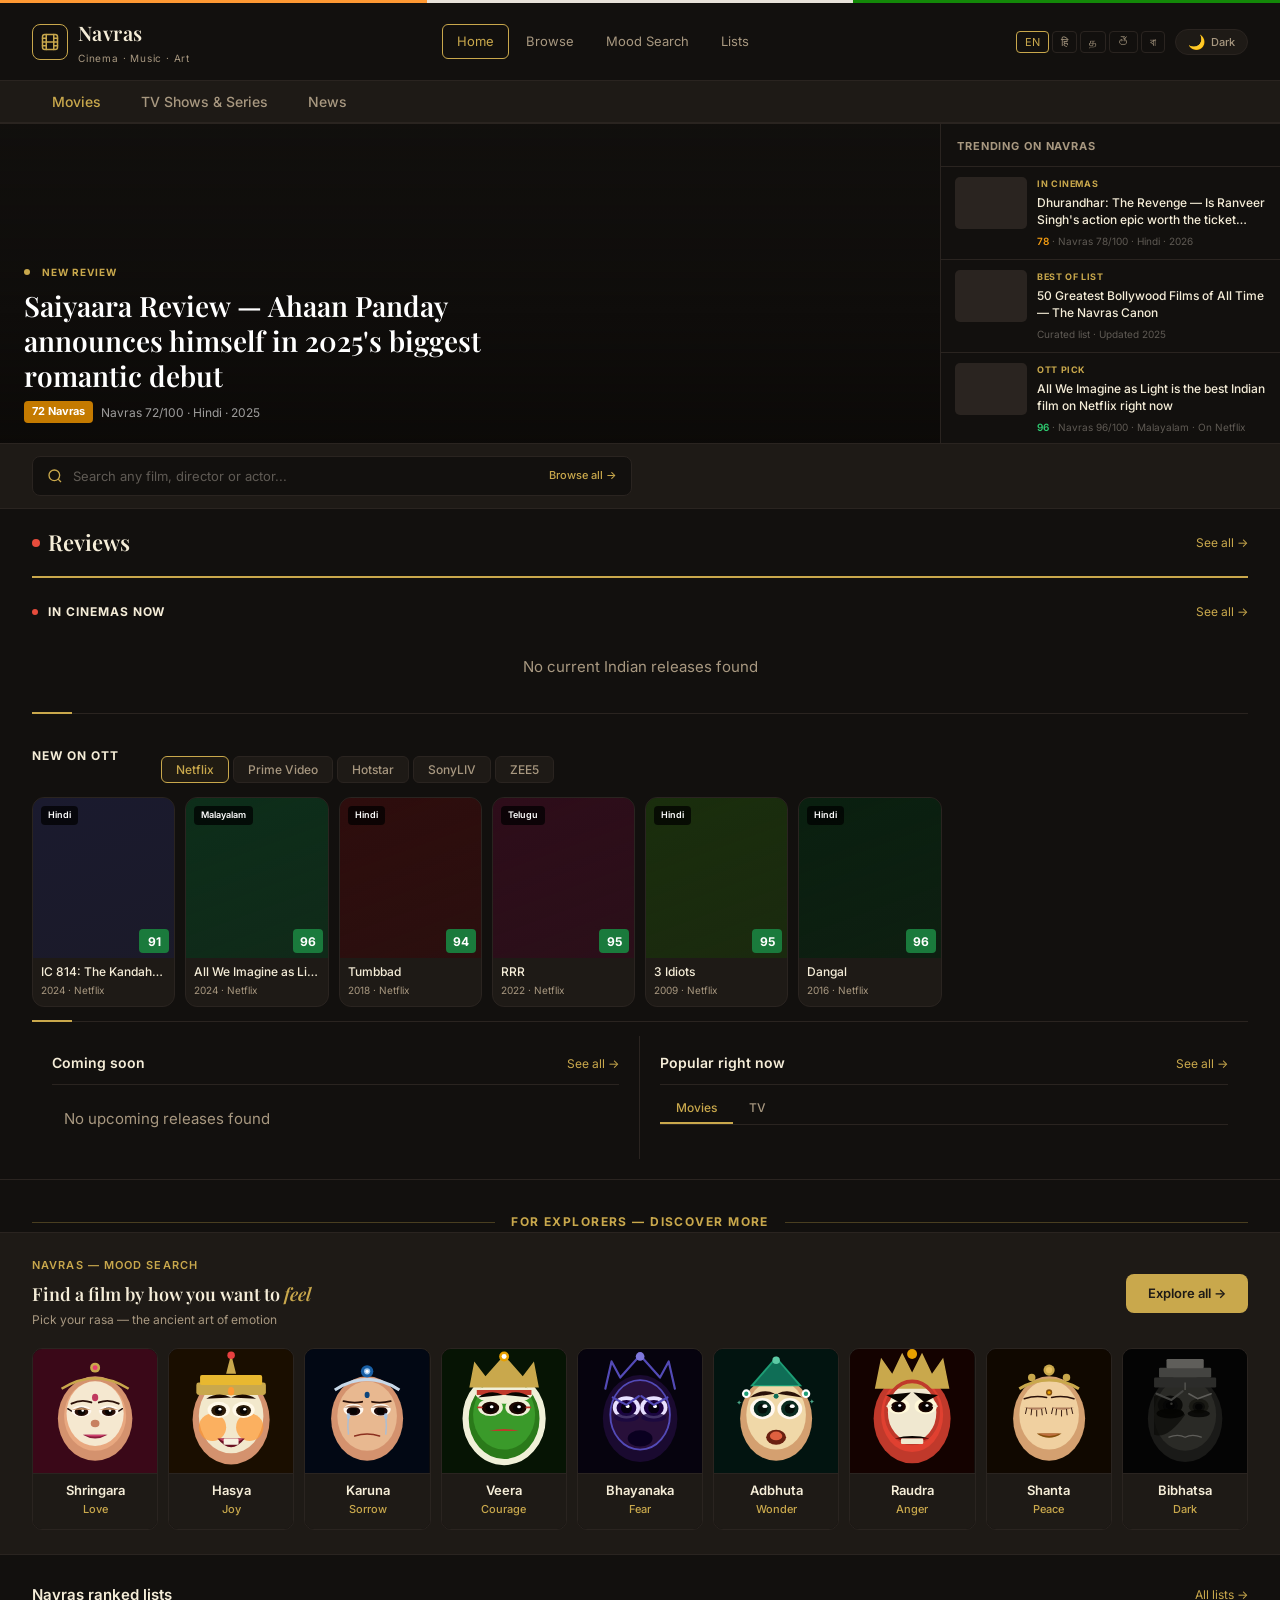
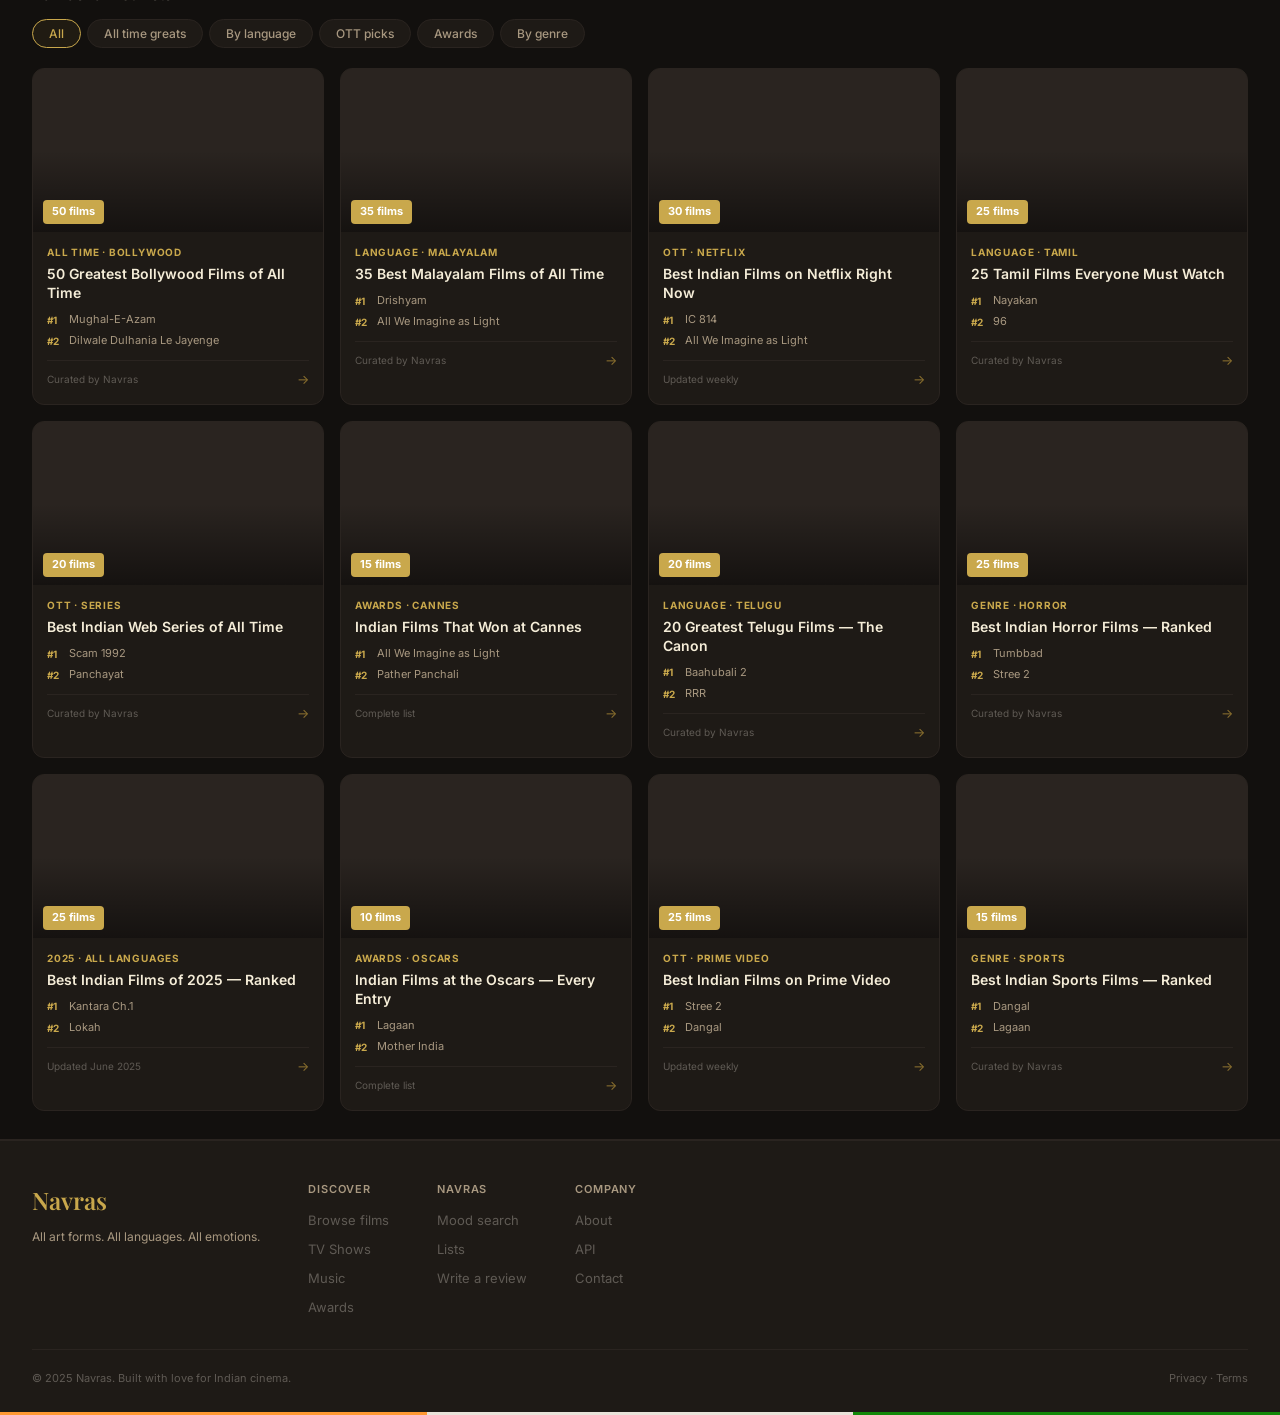
==== commit cfe549f1: "Add files via upload" ====
--- a/index.html
+++ b/index.html
@@ -125,32 +125,33 @@
 
       <div class="rms-divider"></div>
 
-      <!-- THREE COLUMNS: OTT | COMING SOON | POPULAR -->
-      <div class="three-col-row">
-
-        <!-- COL 1: New on OTT -->
-        <div class="three-col">
-          <div class="prt-tab-group" style="margin-bottom:8px;">
-            <span class="prt-label">New on OTT</span>
-            <a href="pages/browse.html" class="prt-viewall">See all →</a>
-          </div>
-          <div class="ott-col-tabs" id="ottPlatformTabs">
-            <button class="ott-col-tab active" data-platform="netflix">Netflix</button>
-            <button class="ott-col-tab" data-platform="prime">Prime</button>
-            <button class="ott-col-tab" data-platform="hotstar">Hotstar</button>
-            <button class="ott-col-tab" data-platform="sony">SonyLIV</button>
-            <button class="ott-col-tab" data-platform="zee5">ZEE5</button>
-          </div>
-          <div class="prt-list" id="ottListA">
-            <div class="prt-skeleton"></div><div class="prt-skeleton"></div>
-            <div class="prt-skeleton"></div><div class="prt-skeleton"></div>
-            <div class="prt-skeleton"></div>
-          </div>
-        </div>
-
-        <!-- COL 2: Coming soon -->
-        <div class="three-col">
-          <div class="prt-tab-group" style="margin-bottom:18px;">
+      <!-- NEW ON OTT — poster grid restored -->
+      <div class="rms-sub-section">
+        <div class="rms-sub-head">
+          <span class="rms-sub-title">New on OTT</span>
+          <div class="ott-platform-tabs" id="ottPlatformTabs">
+            <button class="ott-tab active" data-platform="netflix">Netflix</button>
+            <button class="ott-tab" data-platform="prime">Prime Video</button>
+            <button class="ott-tab" data-platform="hotstar">Hotstar</button>
+            <button class="ott-tab" data-platform="sony">SonyLIV</button>
+            <button class="ott-tab" data-platform="zee5">ZEE5</button>
+          </div>
+        </div>
+        <div class="cinemas-grid" id="ottGrid">
+          <div class="poster-skeleton"></div><div class="poster-skeleton"></div>
+          <div class="poster-skeleton"></div><div class="poster-skeleton"></div>
+          <div class="poster-skeleton"></div><div class="poster-skeleton"></div>
+        </div>
+      </div>
+
+      <div class="rms-divider"></div>
+
+      <!-- COMING SOON + POPULAR — below OTT as text lists -->
+      <div class="coming-popular-row">
+
+        <!-- Coming soon text list -->
+        <div class="three-col-item">
+          <div class="prt-tab-group" style="margin-bottom:10px;">
             <span class="prt-label">Coming soon</span>
             <a href="pages/browse.html" class="prt-viewall">See all →</a>
           </div>
@@ -161,8 +162,8 @@
           </div>
         </div>
 
-        <!-- COL 3: Popular right now -->
-        <div class="three-col">
+        <!-- Popular right now text list -->
+        <div class="three-col-item">
           <div class="prt-tab-group" style="margin-bottom:8px;">
             <span class="prt-label">Popular right now</span>
             <a href="pages/browse.html" class="prt-viewall">See all →</a>
--- a/css/home.css
+++ b/css/home.css
@@ -1890,3 +1890,28 @@
   .three-col { border-right: none; border-bottom: 0.5px solid var(--ink3); }
   .three-col:last-child { border-bottom: none; }
 }
+
+/* Coming soon + Popular side by side below OTT */
+.coming-popular-row {
+  display: grid;
+  grid-template-columns: 1fr 1fr;
+  gap: 0;
+}
+
+.three-col-item {
+  padding: 16px 20px;
+  border-right: 0.5px solid var(--ink3);
+}
+
+.three-col-item:last-child { border-right: none; }
+
+.prt-col-tabs {
+  display: flex; gap: 0;
+  margin-bottom: 8px;
+  border-bottom: 0.5px solid var(--ink3);
+}
+
+@media (max-width: 700px) {
+  .coming-popular-row { grid-template-columns: 1fr; }
+  .three-col-item { border-right: none; border-bottom: 0.5px solid var(--ink3); }
+}
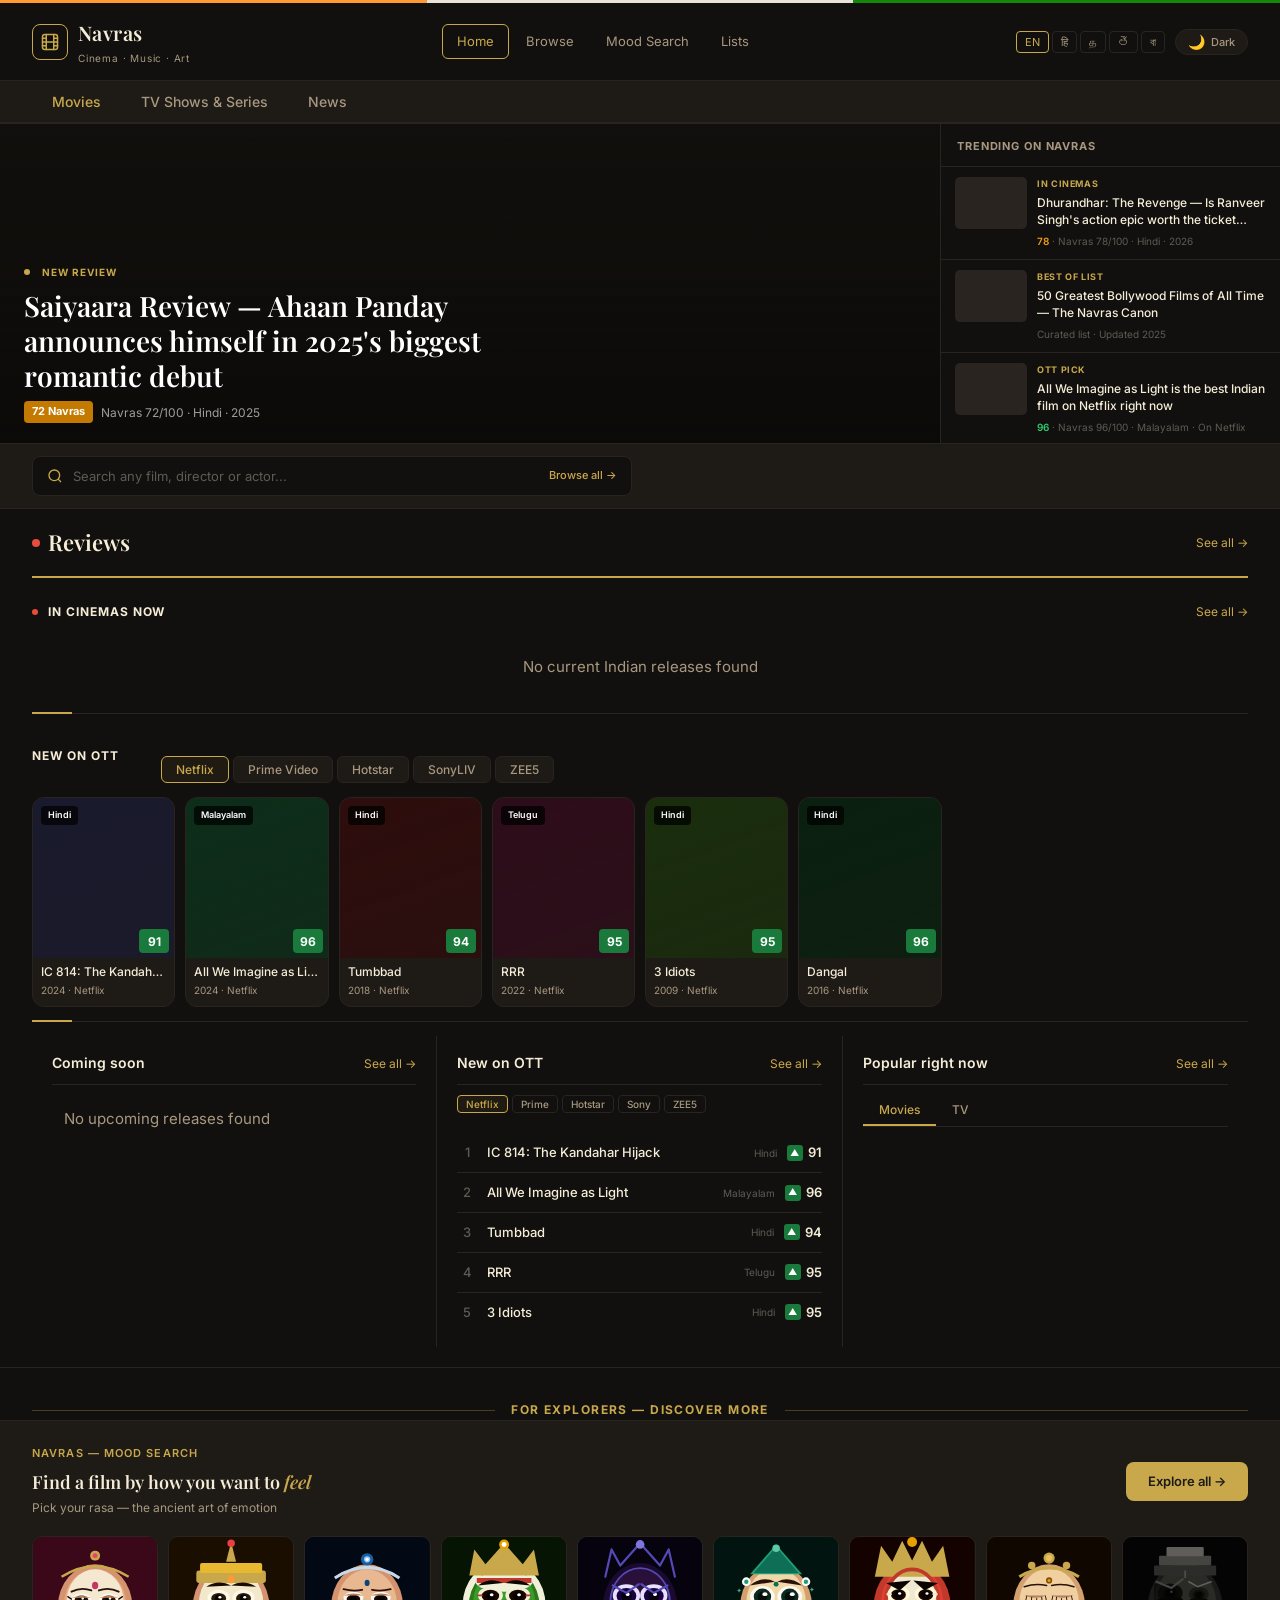
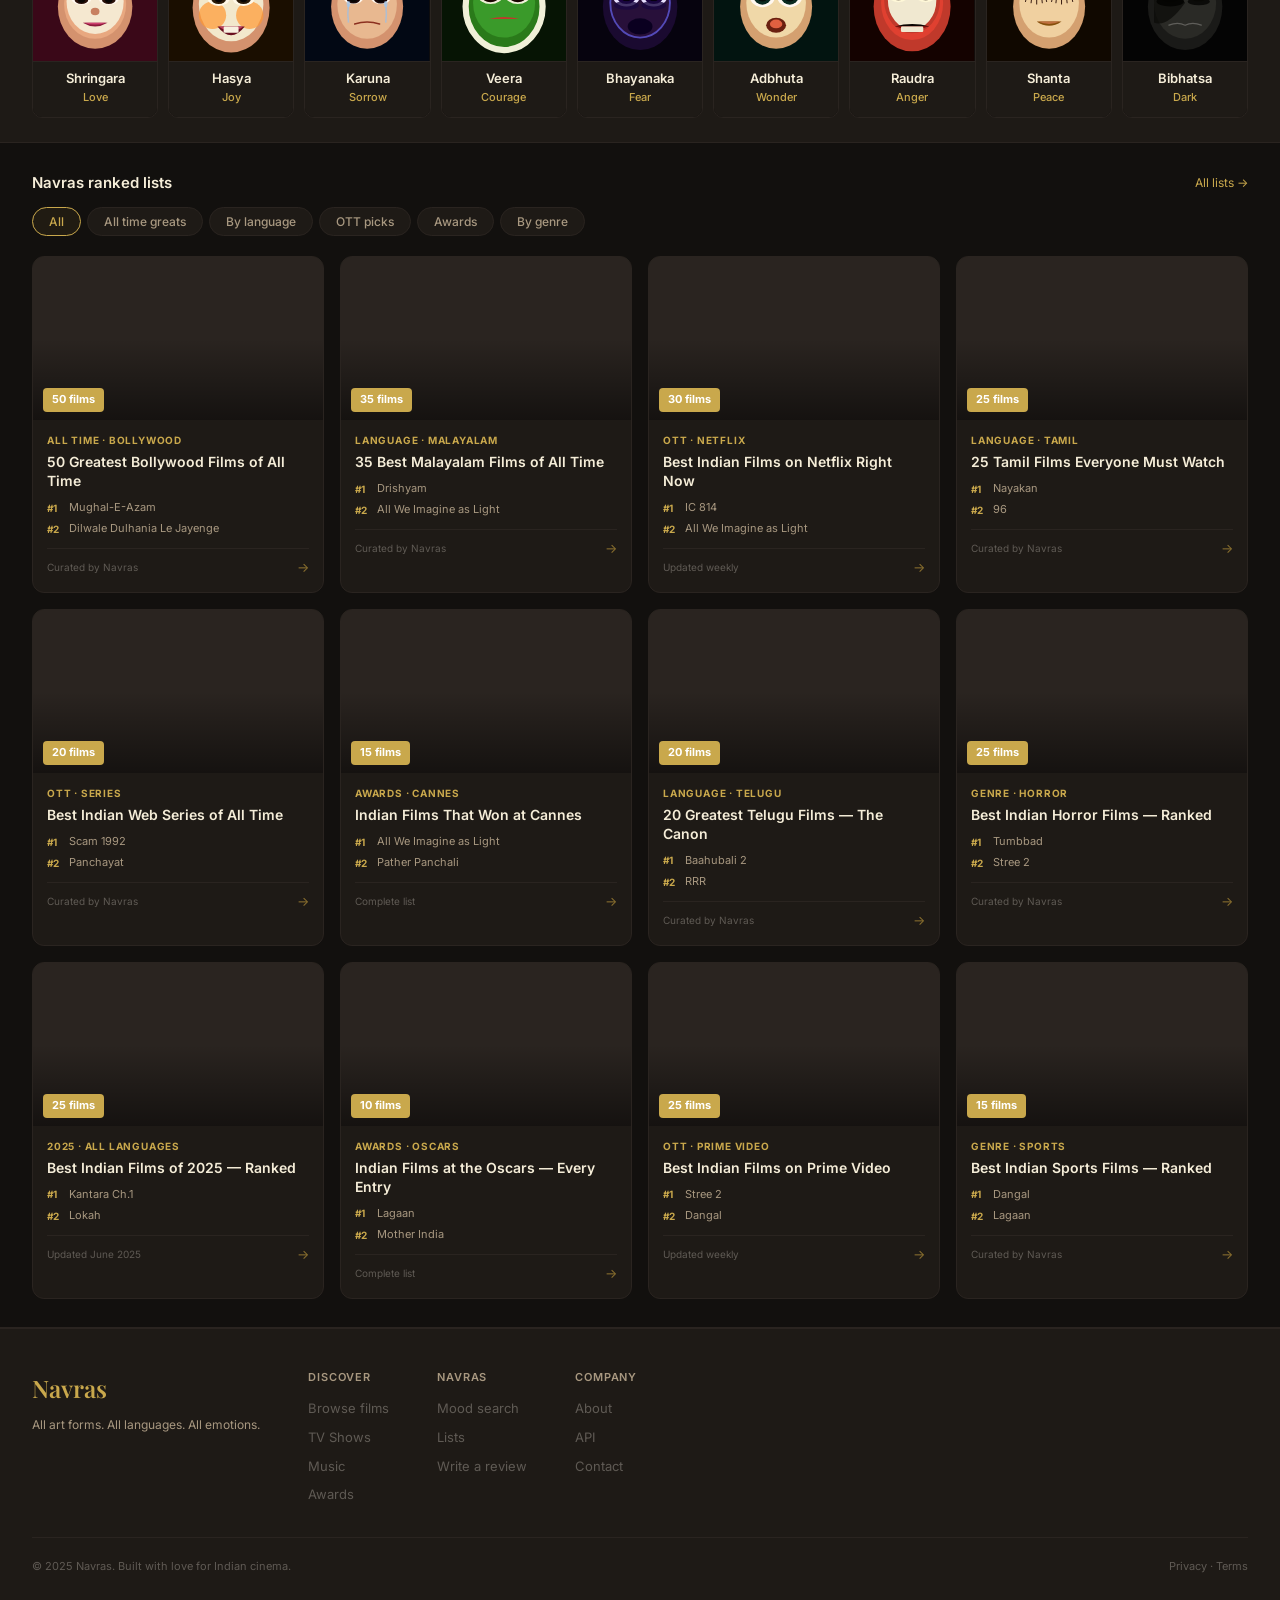
==== commit aa72fc03: "Add files via upload" ====
--- a/index.html
+++ b/index.html
@@ -146,12 +146,12 @@
 
       <div class="rms-divider"></div>
 
-      <!-- COMING SOON + POPULAR — below OTT as text lists -->
-      <div class="coming-popular-row">
-
-        <!-- Coming soon text list -->
-        <div class="three-col-item">
-          <div class="prt-tab-group" style="margin-bottom:10px;">
+      <!-- THREE TEXT LISTS: Coming Soon | OTT | Popular -->
+      <div class="bottom-three-row">
+
+        <!-- Coming soon -->
+        <div class="btrow-col">
+          <div class="prt-tab-group">
             <span class="prt-label">Coming soon</span>
             <a href="pages/browse.html" class="prt-viewall">See all →</a>
           </div>
@@ -162,9 +162,29 @@
           </div>
         </div>
 
-        <!-- Popular right now text list -->
-        <div class="three-col-item">
-          <div class="prt-tab-group" style="margin-bottom:8px;">
+        <!-- New on OTT text list -->
+        <div class="btrow-col">
+          <div class="prt-tab-group">
+            <span class="prt-label">New on OTT</span>
+            <a href="pages/browse.html" class="prt-viewall">See all →</a>
+          </div>
+          <div class="ott-col-tabs" id="ottTextTabs">
+            <button class="ott-col-tab active" data-otttab="netflix">Netflix</button>
+            <button class="ott-col-tab" data-otttab="prime">Prime</button>
+            <button class="ott-col-tab" data-otttab="hotstar">Hotstar</button>
+            <button class="ott-col-tab" data-otttab="sony">Sony</button>
+            <button class="ott-col-tab" data-otttab="zee5">ZEE5</button>
+          </div>
+          <div class="prt-list" id="ottTextList">
+            <div class="prt-skeleton"></div><div class="prt-skeleton"></div>
+            <div class="prt-skeleton"></div><div class="prt-skeleton"></div>
+            <div class="prt-skeleton"></div>
+          </div>
+        </div>
+
+        <!-- Popular right now -->
+        <div class="btrow-col">
+          <div class="prt-tab-group">
             <span class="prt-label">Popular right now</span>
             <a href="pages/browse.html" class="prt-viewall">See all →</a>
           </div>
--- a/css/home.css
+++ b/css/home.css
@@ -1915,3 +1915,24 @@
   .coming-popular-row { grid-template-columns: 1fr; }
   .three-col-item { border-right: none; border-bottom: 0.5px solid var(--ink3); }
 }
+
+/* Bottom three text lists */
+.bottom-three-row {
+  display: grid;
+  grid-template-columns: 1fr 1fr 1fr;
+  gap: 0;
+}
+
+.btrow-col {
+  padding: 16px 20px;
+  border-right: 0.5px solid var(--ink3);
+  display: flex; flex-direction: column; gap: 10px;
+}
+
+.btrow-col:last-child { border-right: none; }
+
+@media (max-width: 900px) {
+  .bottom-three-row { grid-template-columns: 1fr; }
+  .btrow-col { border-right: none; border-bottom: 0.5px solid var(--ink3); }
+  .btrow-col:last-child { border-bottom: none; }
+}
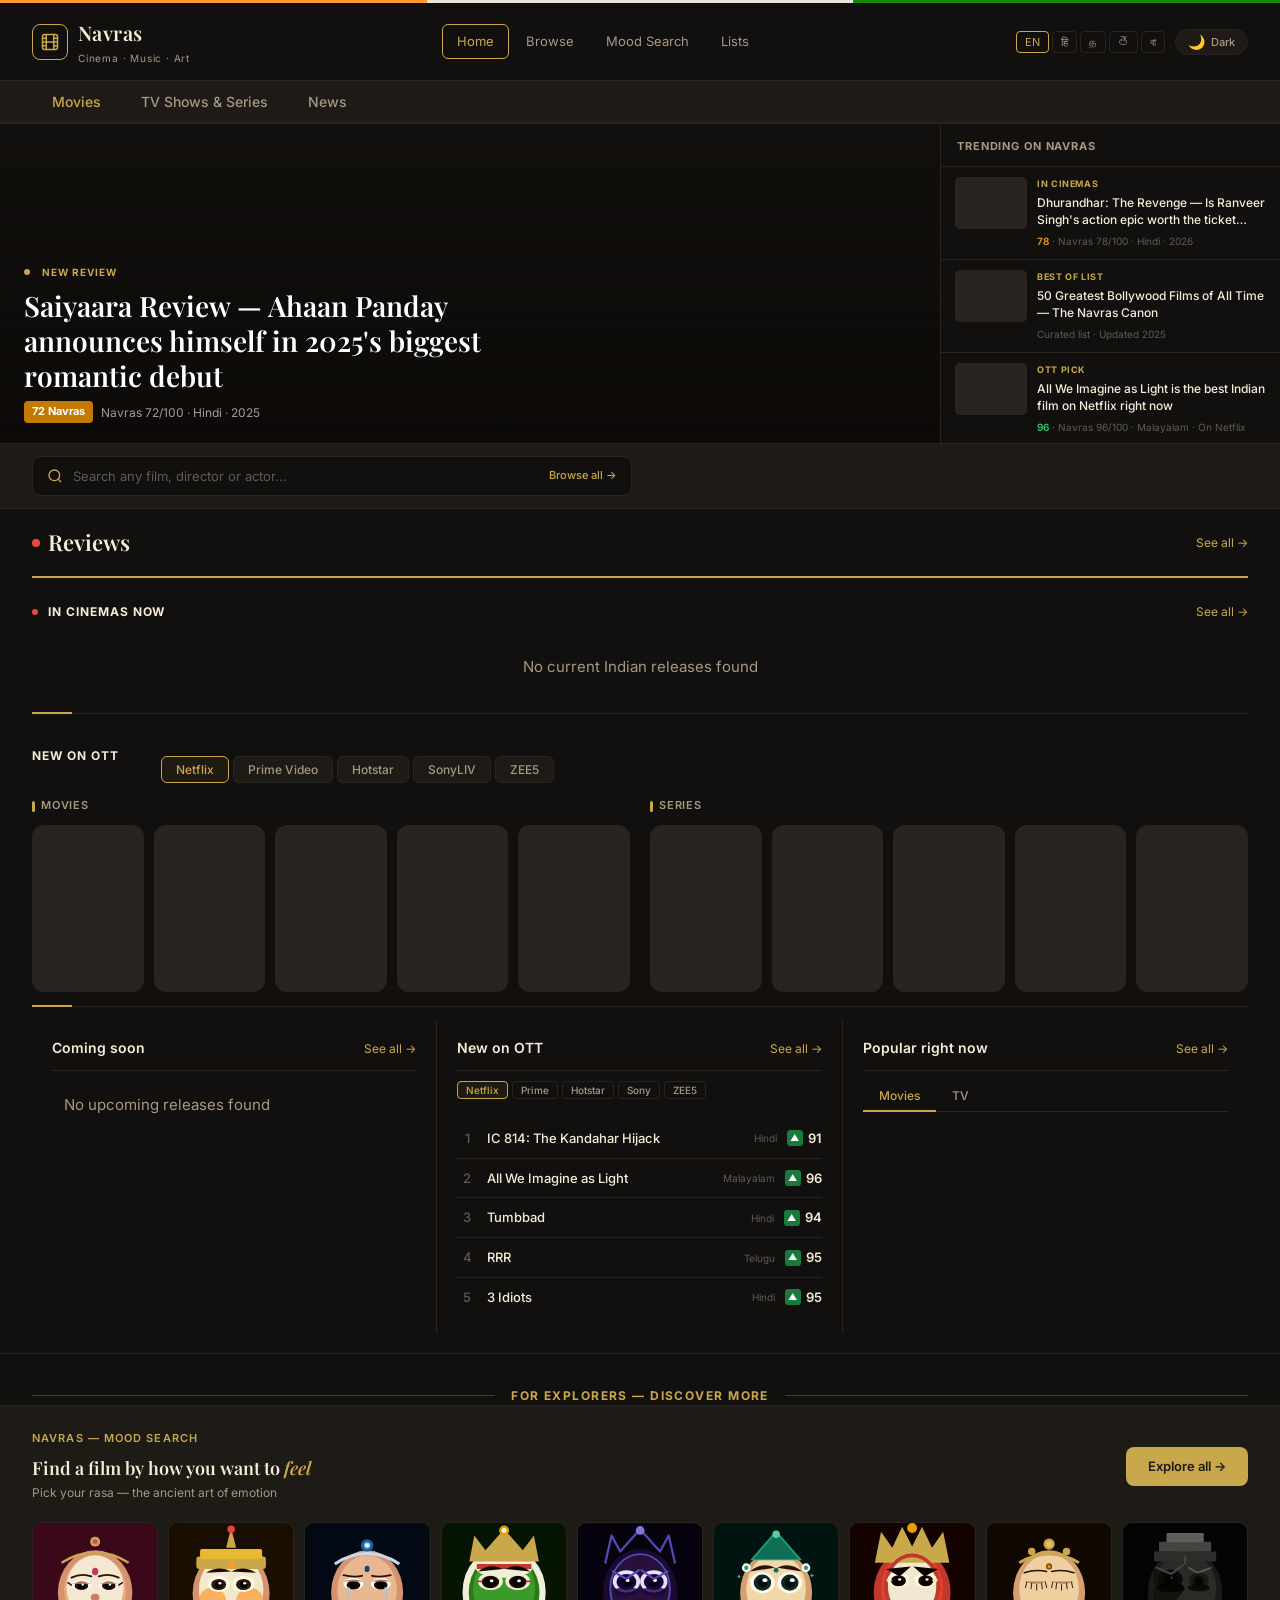
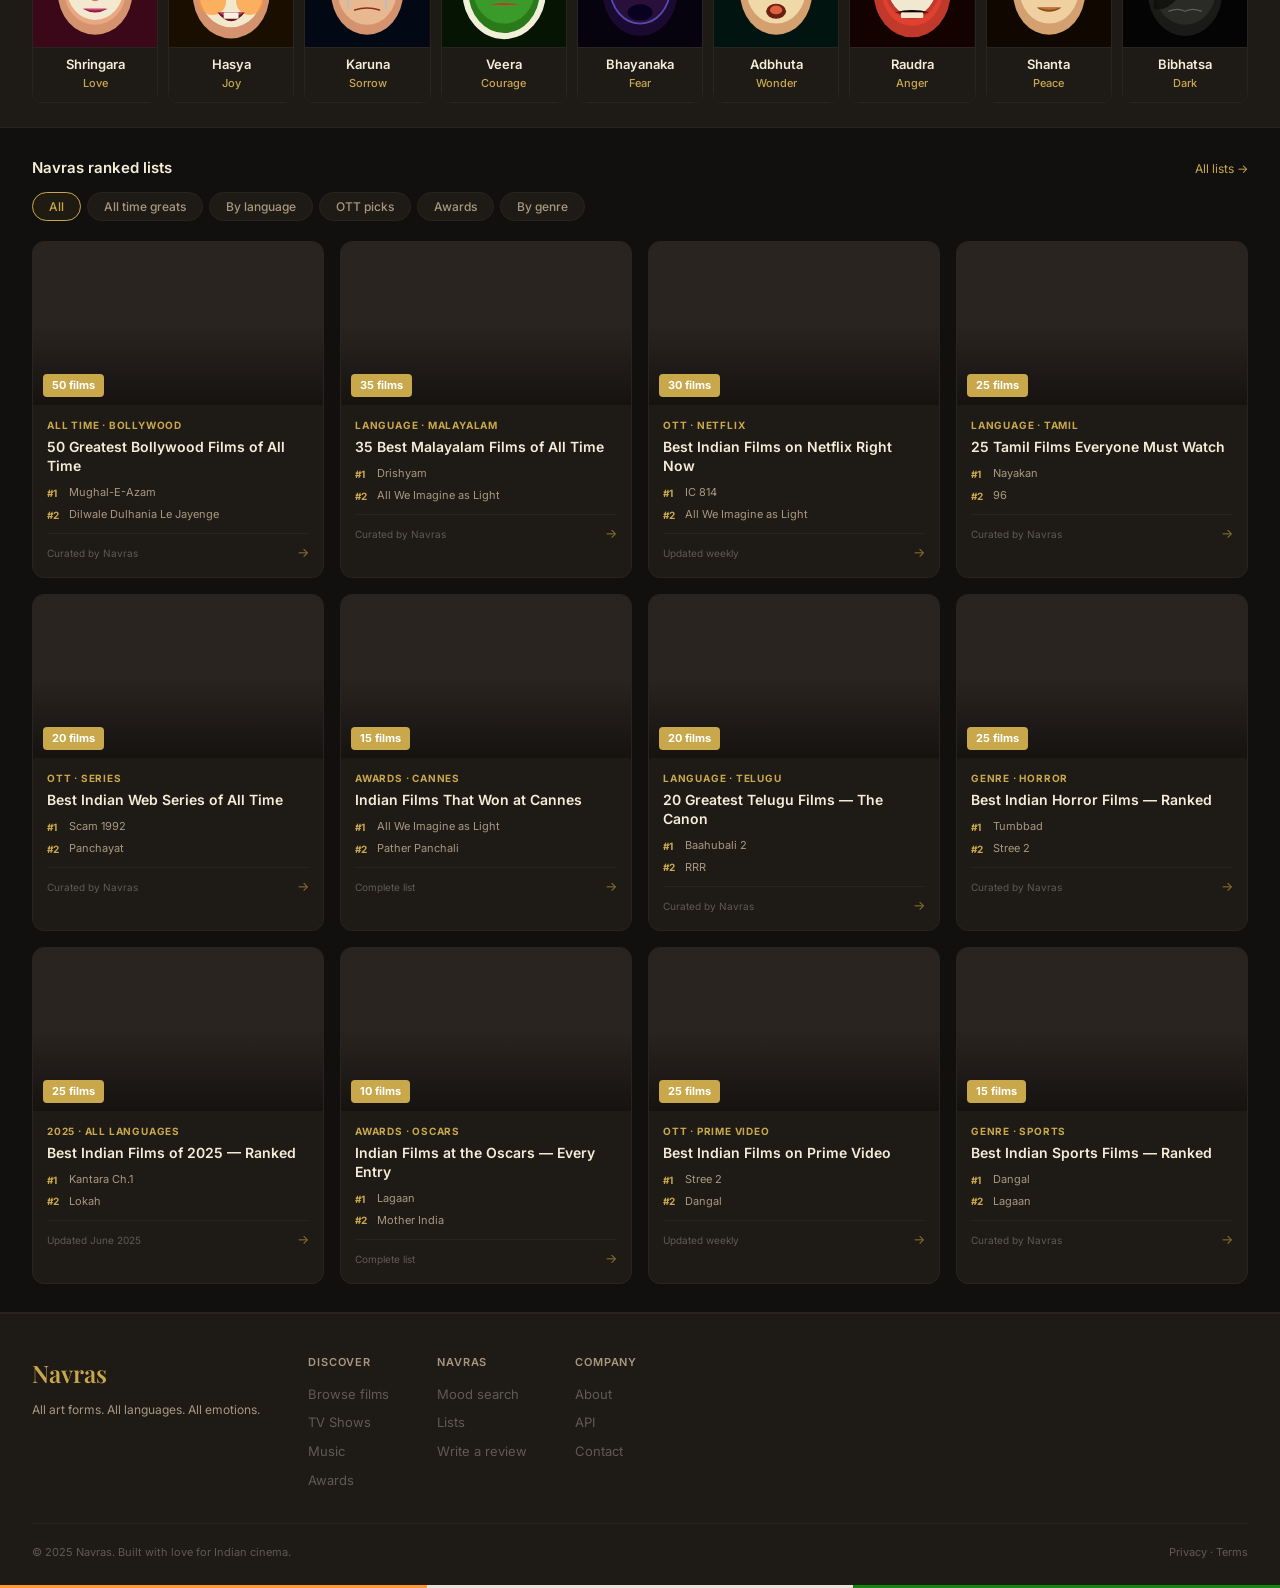
==== commit 8b3bdc21: "Add files via upload" ====
--- a/index.html
+++ b/index.html
@@ -125,9 +125,9 @@
 
       <div class="rms-divider"></div>
 
-      <!-- NEW ON OTT — poster grid restored -->
+      <!-- NEW ON OTT — Movies + Series side by side -->
       <div class="rms-sub-section">
-        <div class="rms-sub-head">
+        <div class="rms-sub-head" style="margin-bottom:14px;">
           <span class="rms-sub-title">New on OTT</span>
           <div class="ott-platform-tabs" id="ottPlatformTabs">
             <button class="ott-tab active" data-platform="netflix">Netflix</button>
@@ -137,10 +137,25 @@
             <button class="ott-tab" data-platform="zee5">ZEE5</button>
           </div>
         </div>
-        <div class="cinemas-grid" id="ottGrid">
-          <div class="poster-skeleton"></div><div class="poster-skeleton"></div>
-          <div class="poster-skeleton"></div><div class="poster-skeleton"></div>
-          <div class="poster-skeleton"></div><div class="poster-skeleton"></div>
+        <div class="ott-split-row">
+          <!-- Movies -->
+          <div class="ott-split-col">
+            <div class="ott-split-label">Movies</div>
+            <div class="cinemas-grid" id="ottMoviesGrid">
+              <div class="poster-skeleton"></div><div class="poster-skeleton"></div>
+              <div class="poster-skeleton"></div><div class="poster-skeleton"></div>
+              <div class="poster-skeleton"></div>
+            </div>
+          </div>
+          <!-- Series -->
+          <div class="ott-split-col">
+            <div class="ott-split-label">Series</div>
+            <div class="cinemas-grid" id="ottSeriesGrid">
+              <div class="poster-skeleton"></div><div class="poster-skeleton"></div>
+              <div class="poster-skeleton"></div><div class="poster-skeleton"></div>
+              <div class="poster-skeleton"></div>
+            </div>
+          </div>
         </div>
       </div>
 
--- a/css/home.css
+++ b/css/home.css
@@ -1936,3 +1936,33 @@
   .btrow-col { border-right: none; border-bottom: 0.5px solid var(--ink3); }
   .btrow-col:last-child { border-bottom: none; }
 }
+
+/* OTT split — Movies | Series */
+.ott-split-row {
+  display: grid;
+  grid-template-columns: 1fr 1fr;
+  gap: 20px;
+}
+
+.ott-split-col {}
+
+.ott-split-label {
+  font-size: 11px; font-weight: 600;
+  color: var(--text-muted); text-transform: uppercase;
+  letter-spacing: 0.07em; margin-bottom: 10px;
+  display: flex; align-items: center; gap: 6px;
+}
+
+.ott-split-label::before {
+  content: ''; width: 3px; height: 11px;
+  background: var(--gold); border-radius: 2px;
+}
+
+.ott-split-col .cinemas-grid {
+  grid-template-columns: repeat(5, 1fr);
+}
+
+@media (max-width: 800px) {
+  .ott-split-row { grid-template-columns: 1fr; }
+  .ott-split-col .cinemas-grid { grid-template-columns: repeat(4, 1fr); }
+}
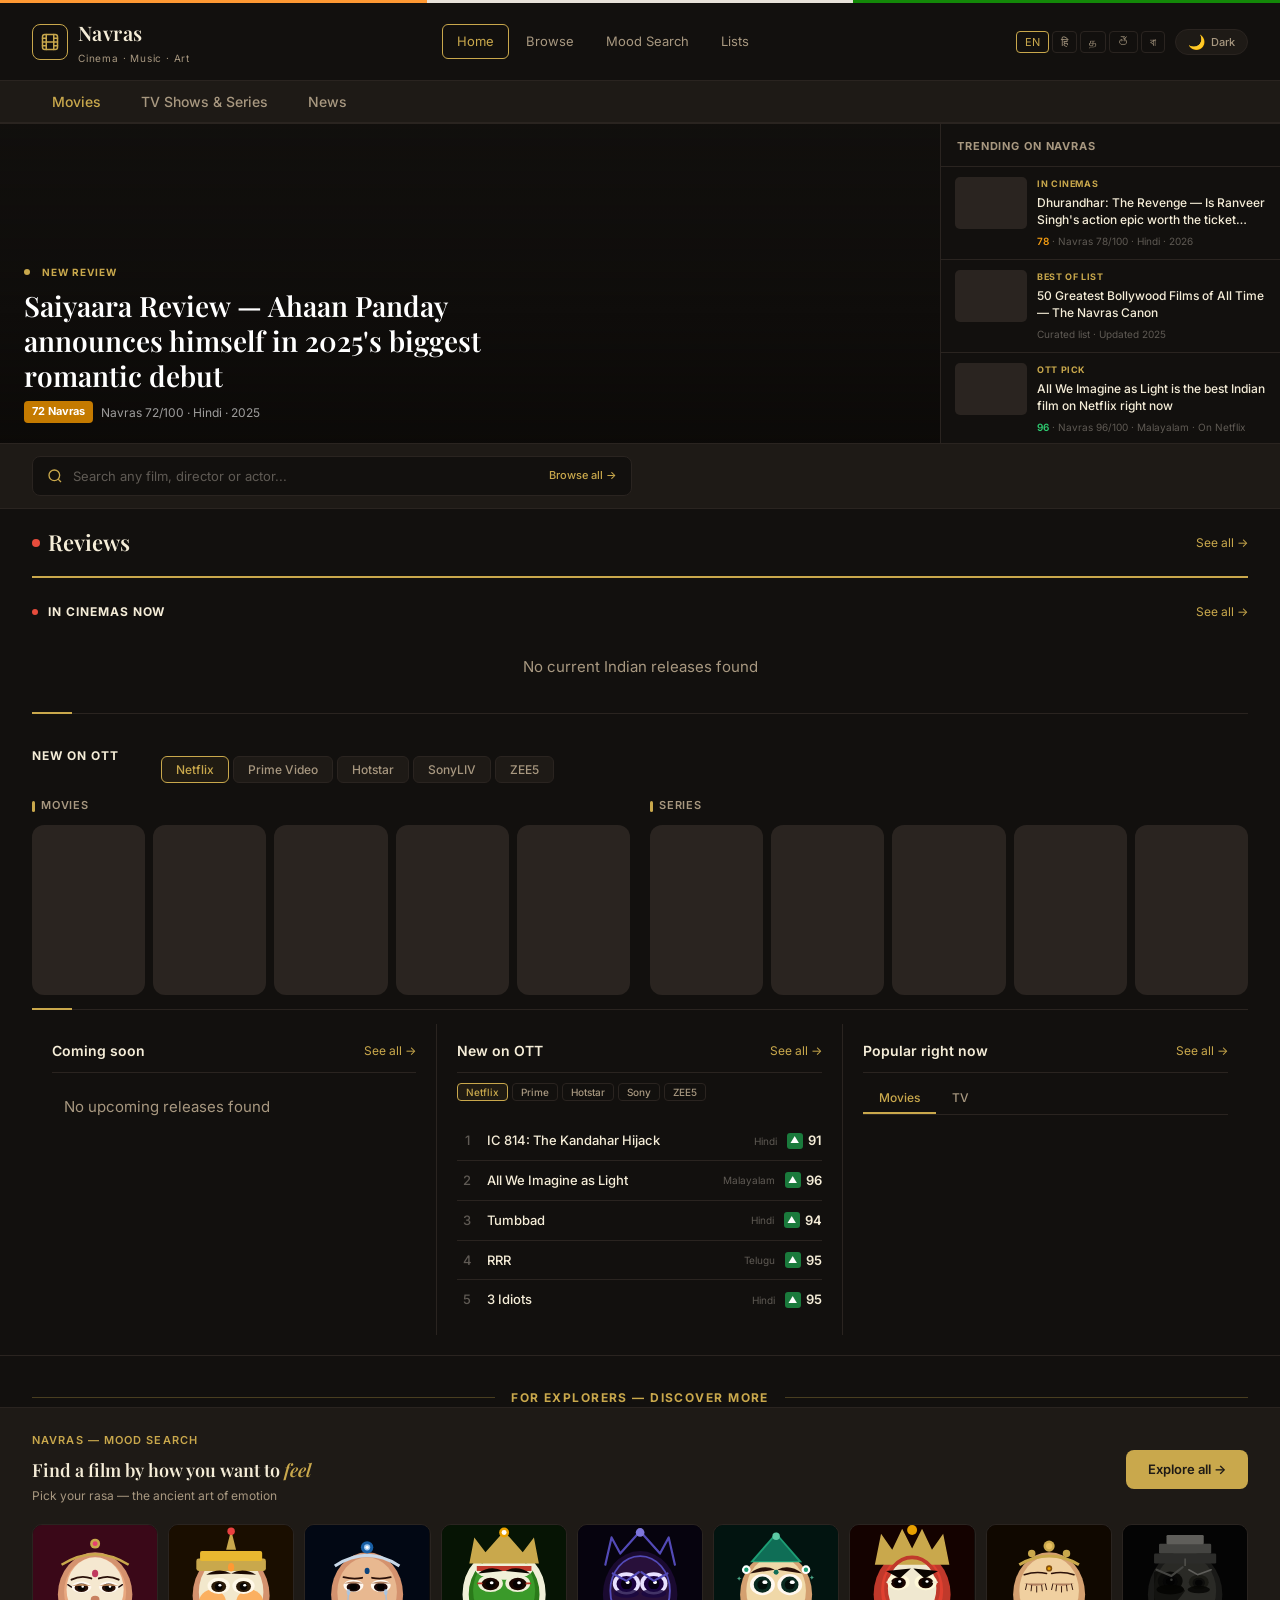
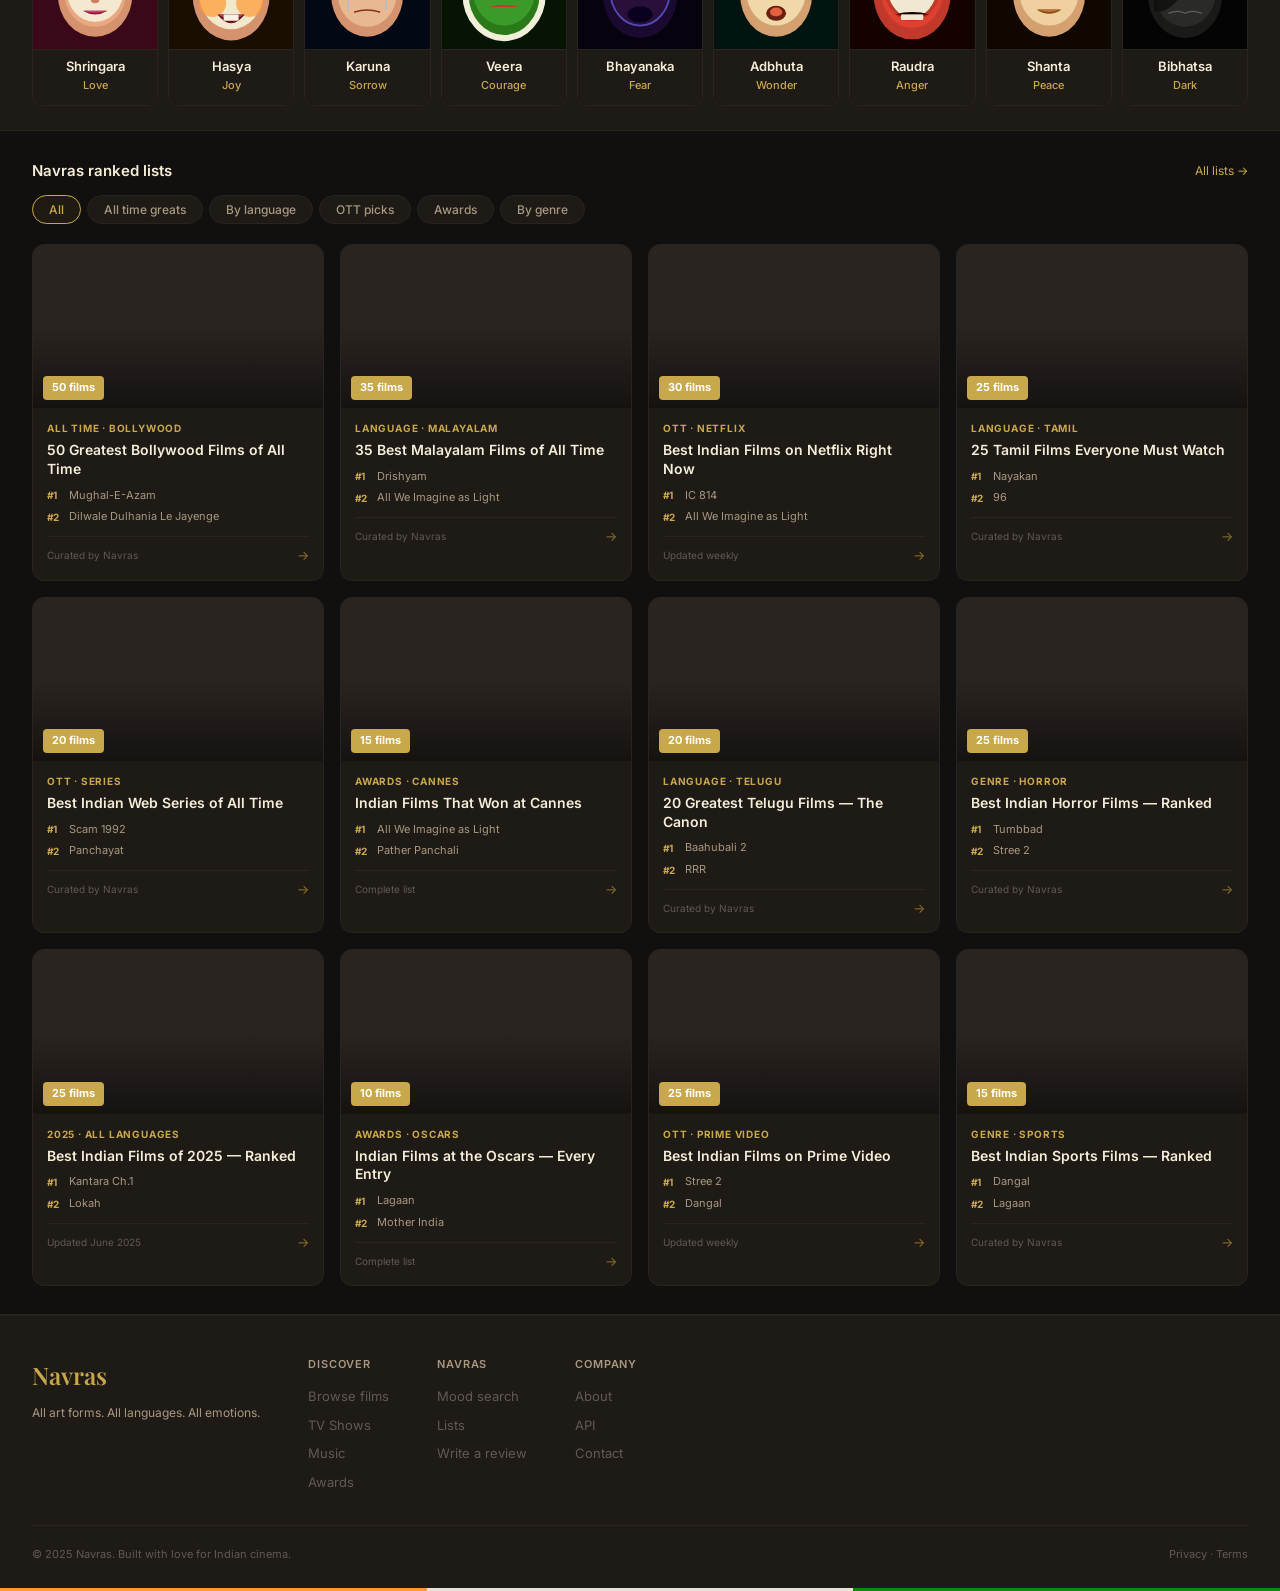
==== commit e14137c5: "Add files via upload" ====
--- a/index.html
+++ b/index.html
@@ -387,6 +387,7 @@
 
   <div class="tricolour"><span></span><span></span><span></span></div>
 
+  <script src="js/config.js"></script>
   <script src="js/tmdb.js"></script>
   <script src="js/main.js"></script>
   <script src="js/home.js"></script>
--- a/css/home.css
+++ b/css/home.css
@@ -1960,6 +1960,16 @@
 
 .ott-split-col .cinemas-grid {
   grid-template-columns: repeat(5, 1fr);
+  gap: 8px;
+}
+
+.ott-split-col .cinema-poster {
+  max-height: 140px !important;
+  aspect-ratio: 2/3;
+}
+
+.ott-split-col .cinema-card {
+  min-width: 0;
 }
 
 @media (max-width: 800px) {
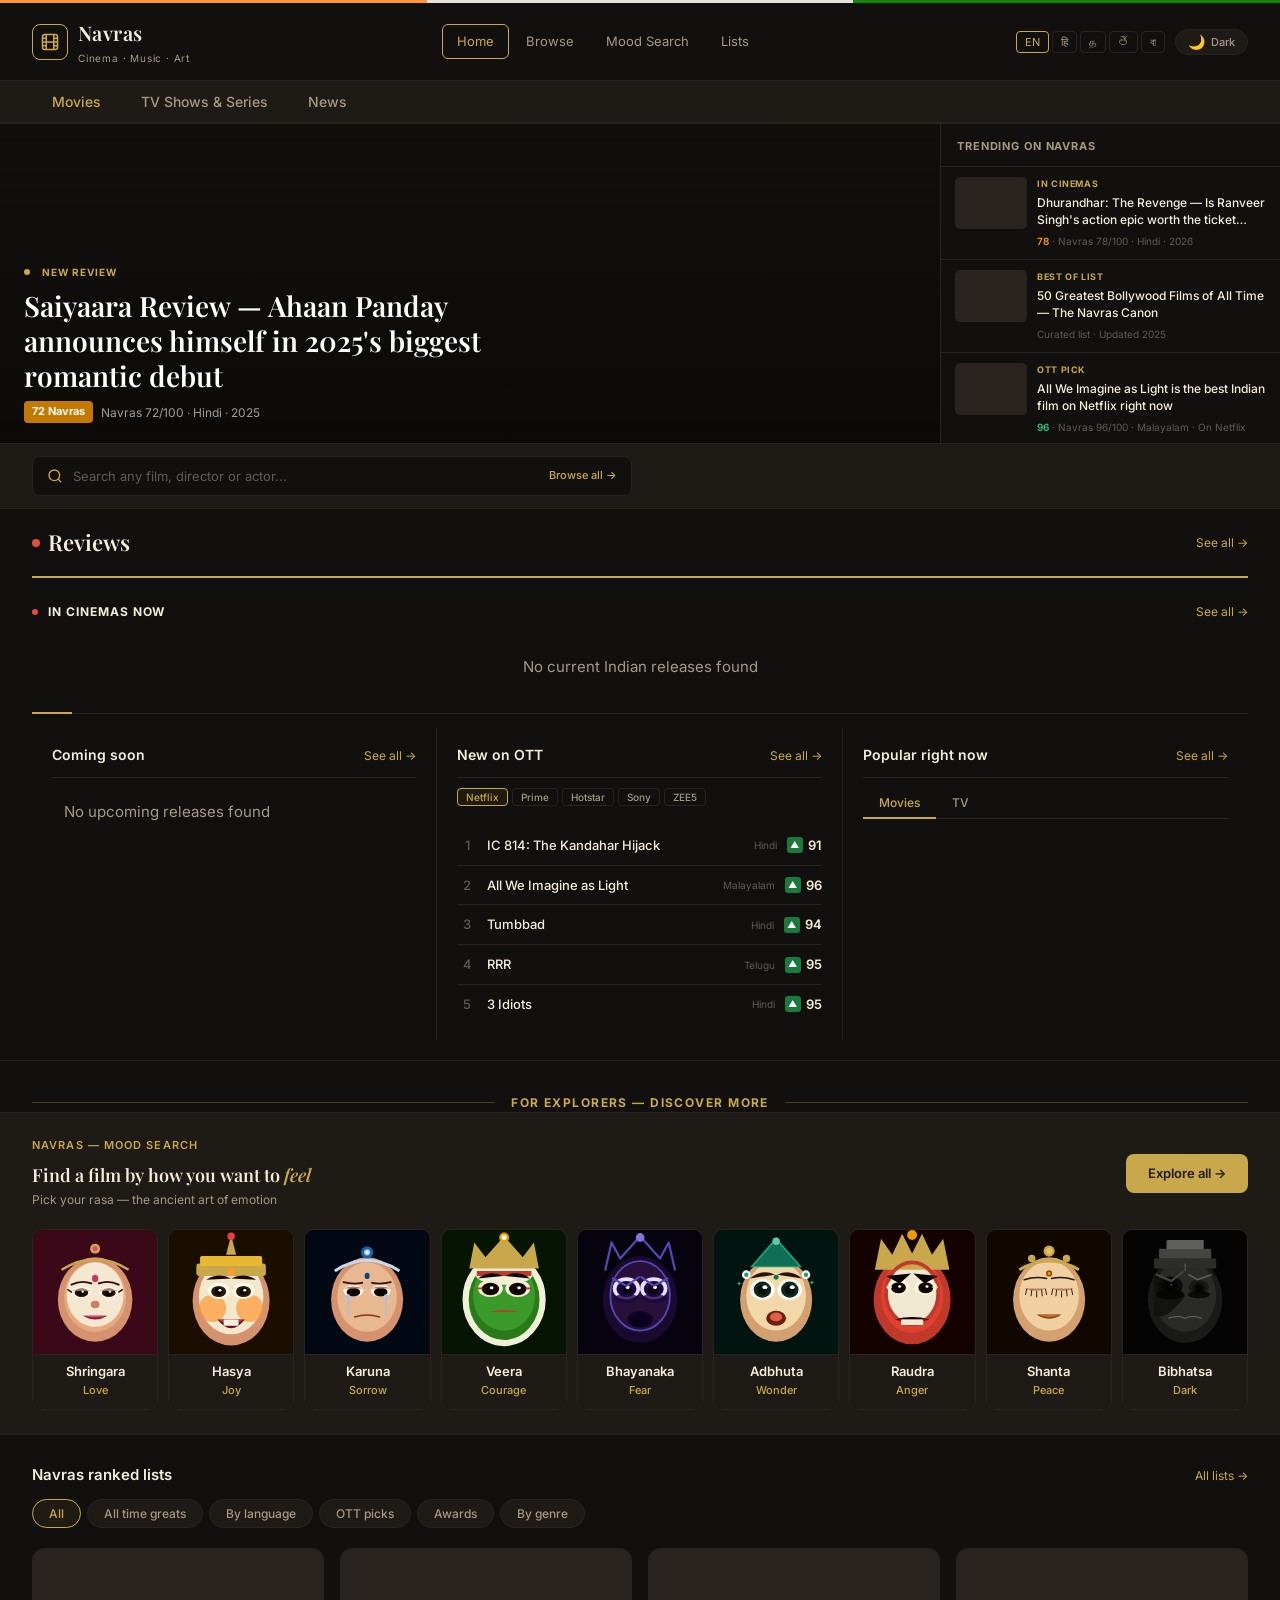
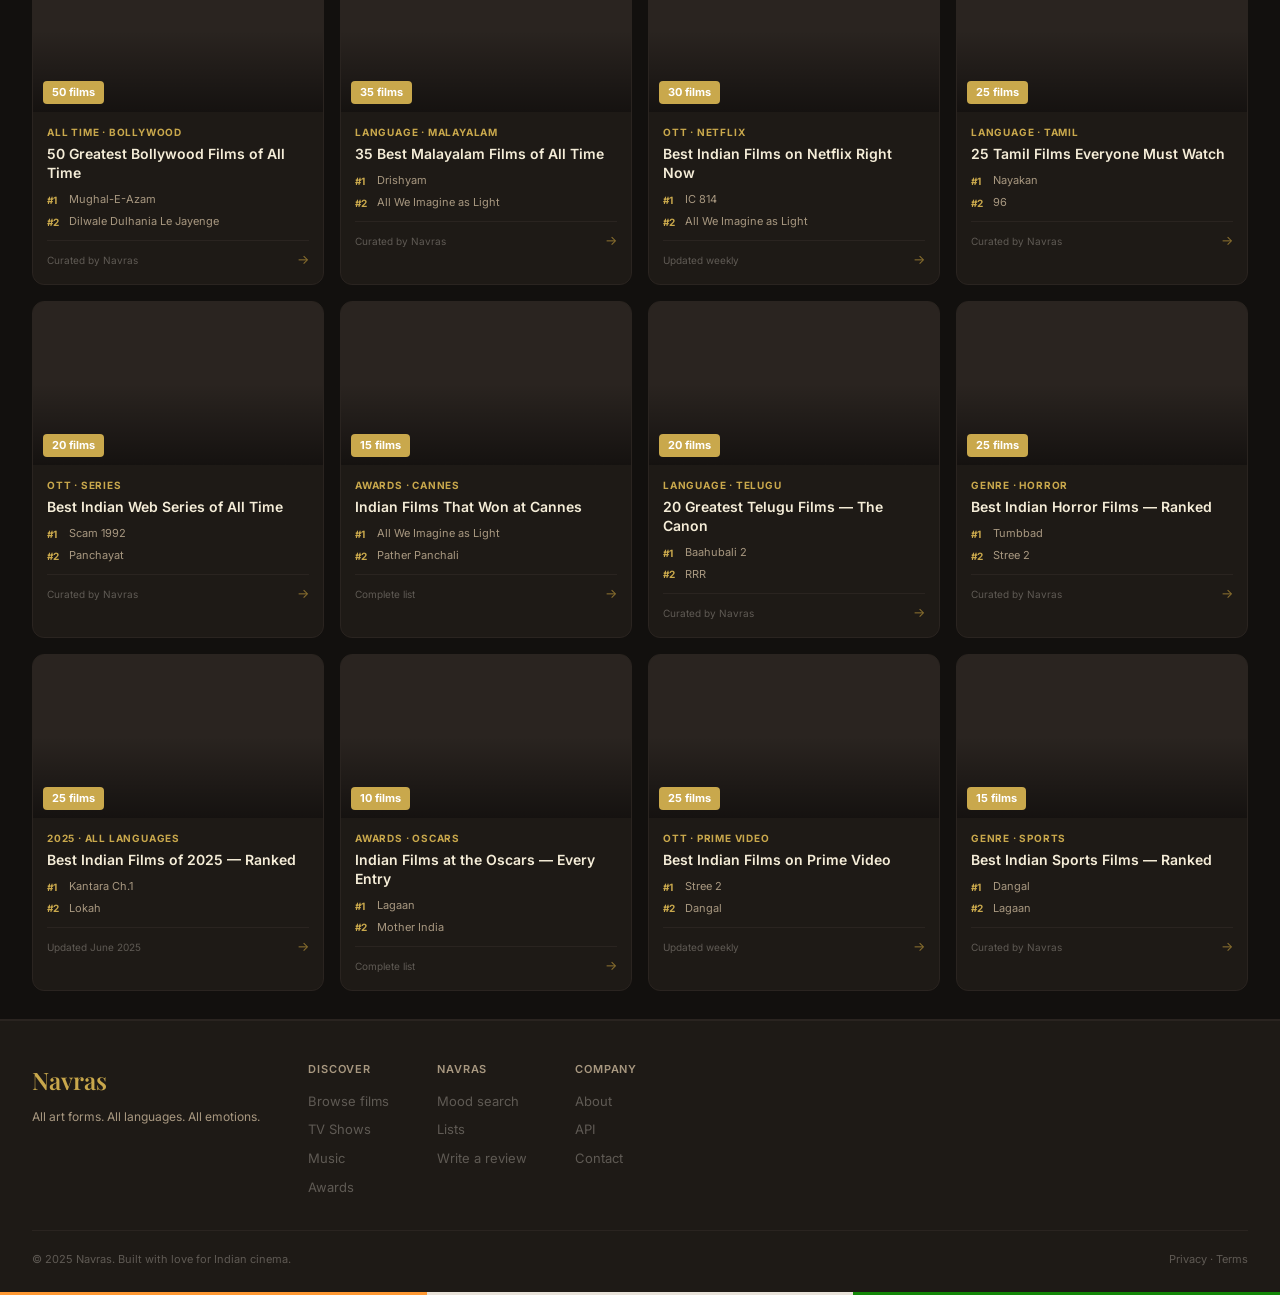
==== commit 8e05e4d0: "Add files via upload" ====
--- a/index.html
+++ b/index.html
@@ -125,42 +125,6 @@
 
       <div class="rms-divider"></div>
 
-      <!-- NEW ON OTT — Movies + Series side by side -->
-      <div class="rms-sub-section">
-        <div class="rms-sub-head" style="margin-bottom:14px;">
-          <span class="rms-sub-title">New on OTT</span>
-          <div class="ott-platform-tabs" id="ottPlatformTabs">
-            <button class="ott-tab active" data-platform="netflix">Netflix</button>
-            <button class="ott-tab" data-platform="prime">Prime Video</button>
-            <button class="ott-tab" data-platform="hotstar">Hotstar</button>
-            <button class="ott-tab" data-platform="sony">SonyLIV</button>
-            <button class="ott-tab" data-platform="zee5">ZEE5</button>
-          </div>
-        </div>
-        <div class="ott-split-row">
-          <!-- Movies -->
-          <div class="ott-split-col">
-            <div class="ott-split-label">Movies</div>
-            <div class="cinemas-grid" id="ottMoviesGrid">
-              <div class="poster-skeleton"></div><div class="poster-skeleton"></div>
-              <div class="poster-skeleton"></div><div class="poster-skeleton"></div>
-              <div class="poster-skeleton"></div>
-            </div>
-          </div>
-          <!-- Series -->
-          <div class="ott-split-col">
-            <div class="ott-split-label">Series</div>
-            <div class="cinemas-grid" id="ottSeriesGrid">
-              <div class="poster-skeleton"></div><div class="poster-skeleton"></div>
-              <div class="poster-skeleton"></div><div class="poster-skeleton"></div>
-              <div class="poster-skeleton"></div>
-            </div>
-          </div>
-        </div>
-      </div>
-
-      <div class="rms-divider"></div>
-
       <!-- THREE TEXT LISTS: Coming Soon | OTT | Popular -->
       <div class="bottom-three-row">
 
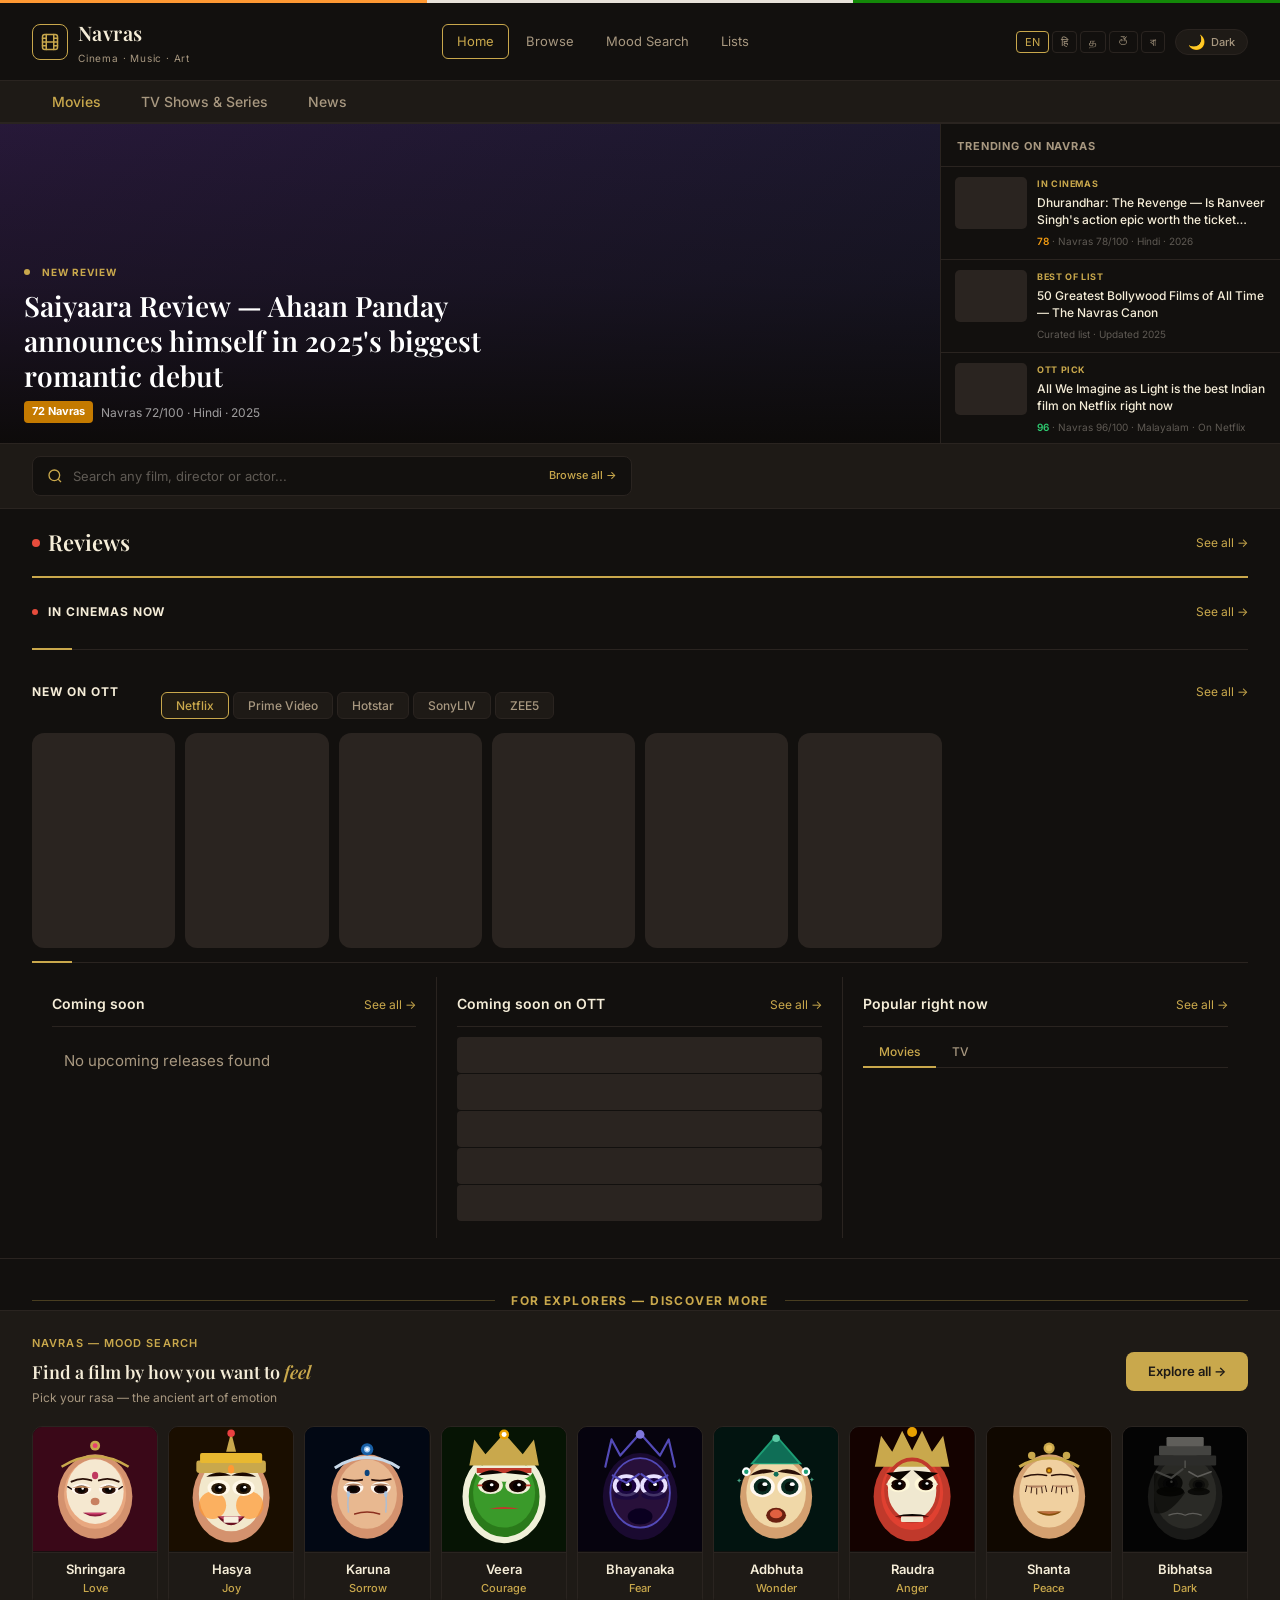
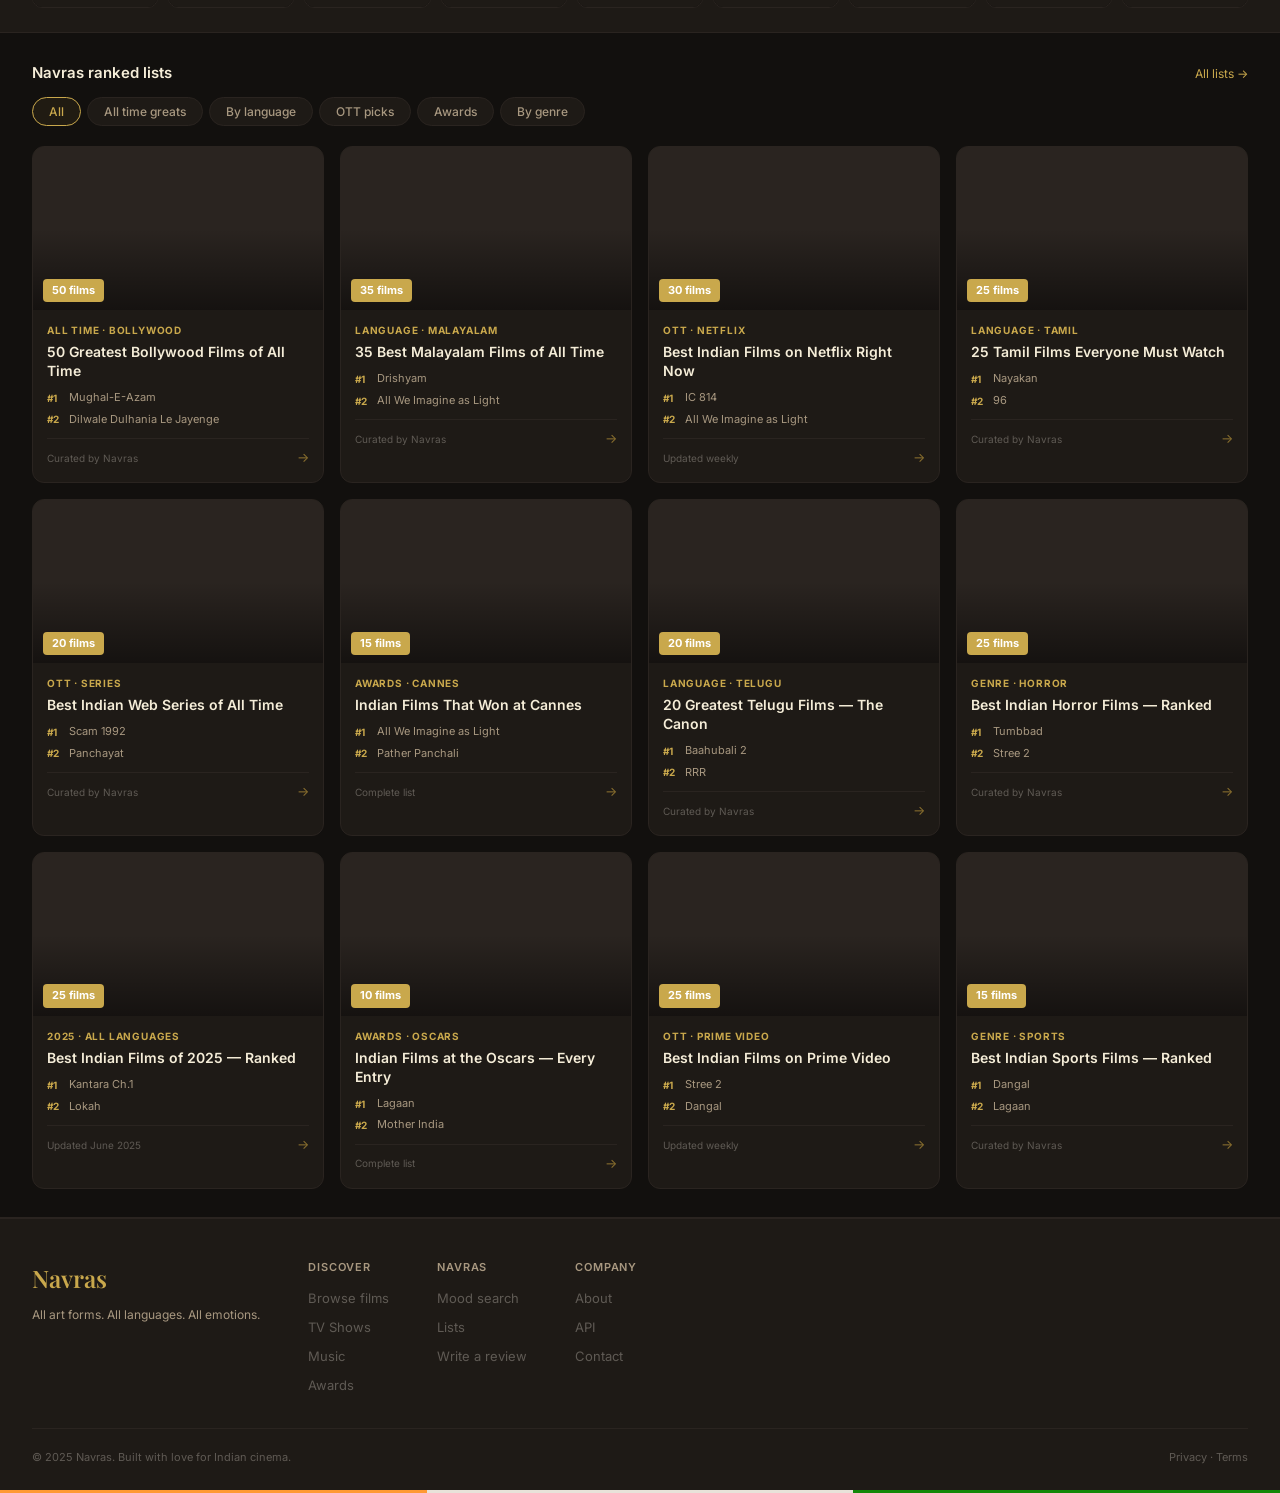
==== commit 1c4d6e5e: "Add files via upload" ====
--- a/index.html
+++ b/index.html
@@ -125,6 +125,28 @@
 
       <div class="rms-divider"></div>
 
+      <!-- NEW ON OTT — poster cards like cinemas -->
+      <div class="rms-sub-section">
+        <div class="rms-sub-head">
+          <span class="rms-sub-title">New on OTT</span>
+          <div class="ott-platform-tabs" id="ottPosterTabs">
+            <button class="ott-tab active" data-ottposter="netflix">Netflix</button>
+            <button class="ott-tab" data-ottposter="prime">Prime Video</button>
+            <button class="ott-tab" data-ottposter="hotstar">Hotstar</button>
+            <button class="ott-tab" data-ottposter="sony">SonyLIV</button>
+            <button class="ott-tab" data-ottposter="zee5">ZEE5</button>
+          </div>
+          <a href="pages/browse.html" class="rms-sub-link">See all →</a>
+        </div>
+        <div class="cinemas-grid" id="ottPosterGrid">
+          <div class="poster-skeleton"></div><div class="poster-skeleton"></div>
+          <div class="poster-skeleton"></div><div class="poster-skeleton"></div>
+          <div class="poster-skeleton"></div><div class="poster-skeleton"></div>
+        </div>
+      </div>
+
+      <div class="rms-divider"></div>
+
       <!-- THREE TEXT LISTS: Coming Soon | OTT | Popular -->
       <div class="bottom-three-row">
 
@@ -141,20 +163,13 @@
           </div>
         </div>
 
-        <!-- New on OTT text list -->
+        <!-- Coming soon on OTT text list -->
         <div class="btrow-col">
           <div class="prt-tab-group">
-            <span class="prt-label">New on OTT</span>
+            <span class="prt-label">Coming soon on OTT</span>
             <a href="pages/browse.html" class="prt-viewall">See all →</a>
           </div>
-          <div class="ott-col-tabs" id="ottTextTabs">
-            <button class="ott-col-tab active" data-otttab="netflix">Netflix</button>
-            <button class="ott-col-tab" data-otttab="prime">Prime</button>
-            <button class="ott-col-tab" data-otttab="hotstar">Hotstar</button>
-            <button class="ott-col-tab" data-otttab="sony">Sony</button>
-            <button class="ott-col-tab" data-otttab="zee5">ZEE5</button>
-          </div>
-          <div class="prt-list" id="ottTextList">
+          <div class="prt-list" id="ottComingList">
             <div class="prt-skeleton"></div><div class="prt-skeleton"></div>
             <div class="prt-skeleton"></div><div class="prt-skeleton"></div>
             <div class="prt-skeleton"></div>
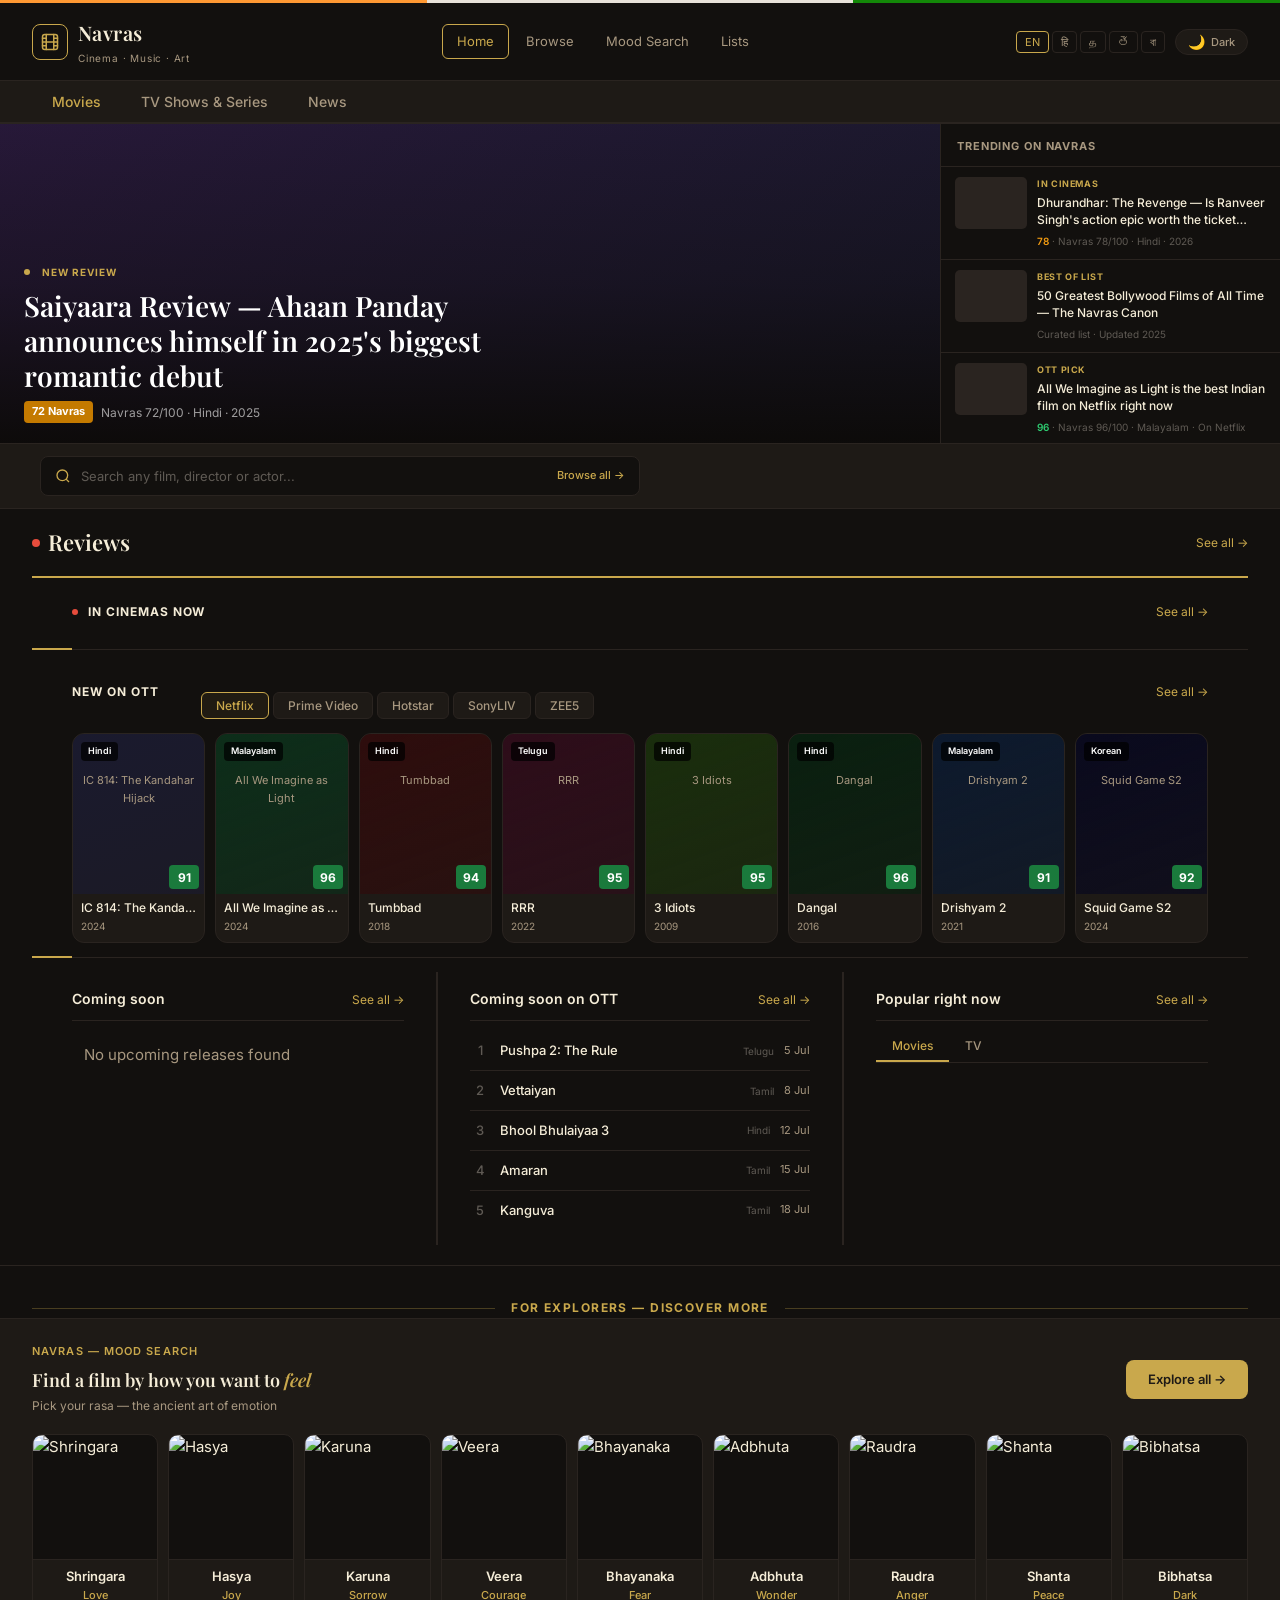
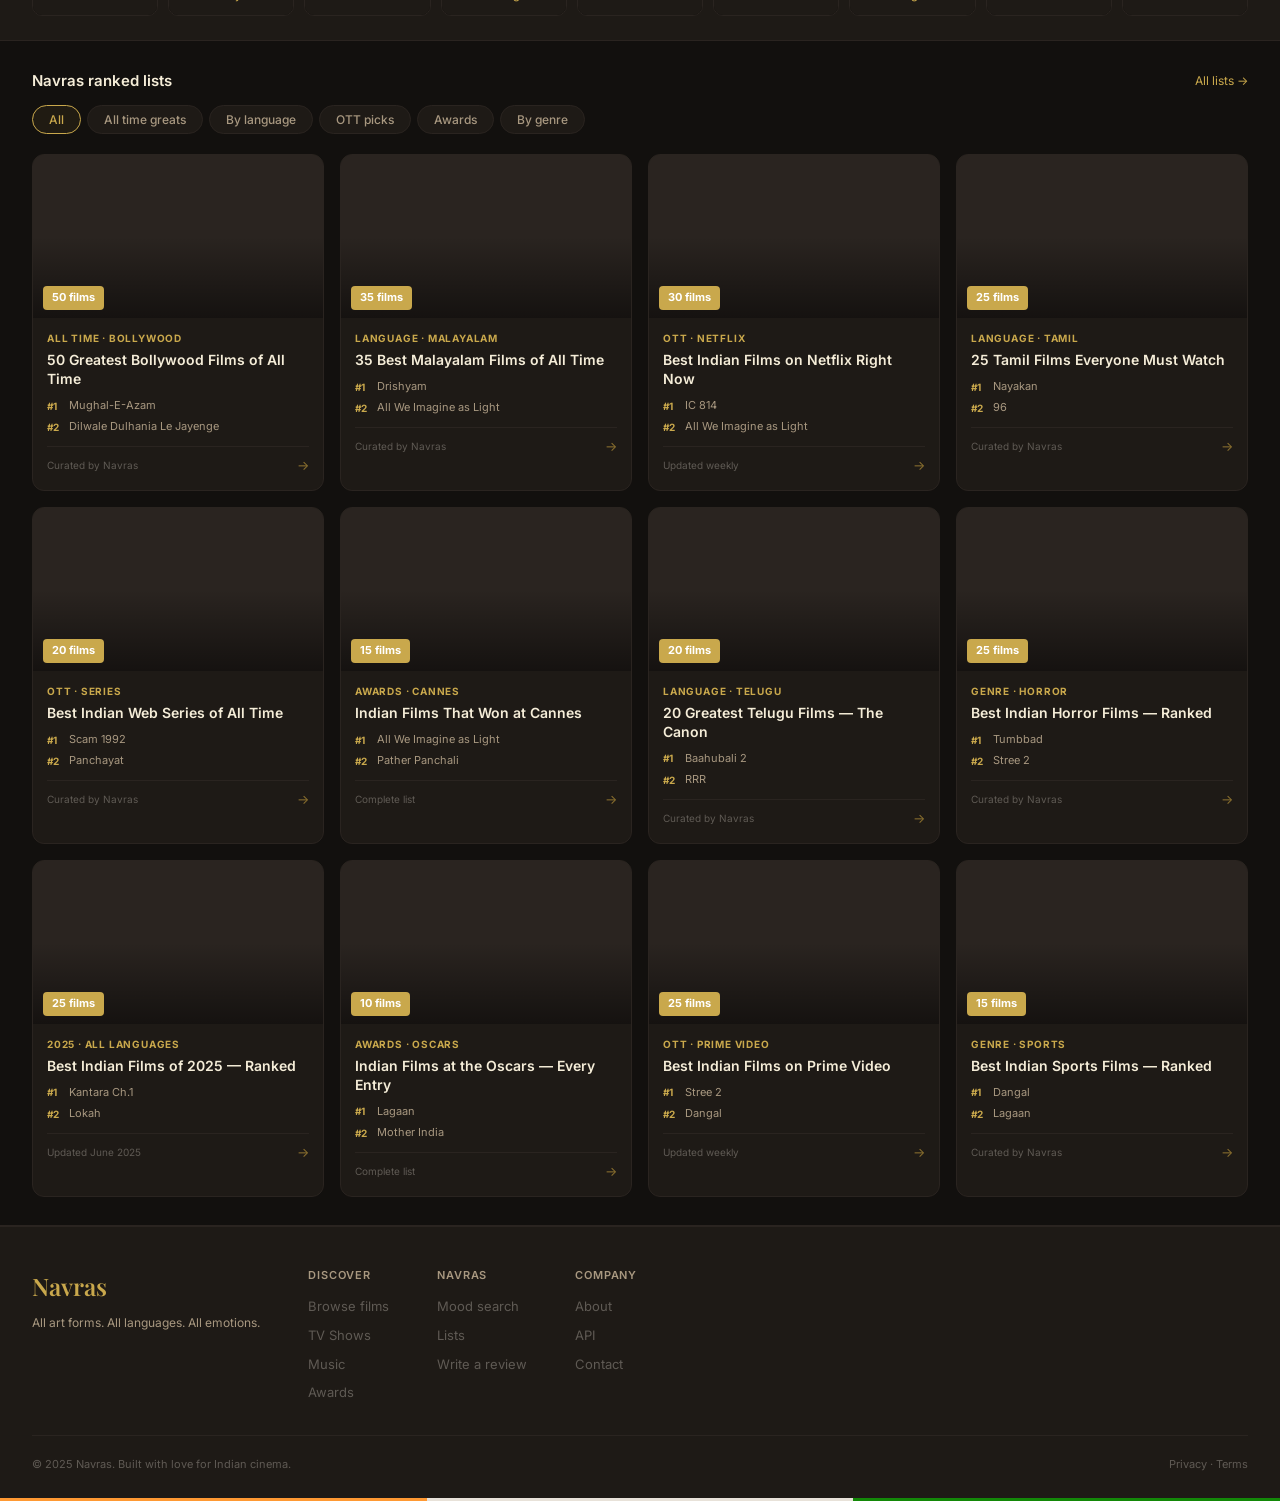
==== commit bb696ee3: "Add files via upload" ====
--- a/index.html
+++ b/index.html
@@ -261,47 +261,47 @@
     <div class="navras-face-grid-mini">
 
       <a href="pages/mood.html" class="rasa-mini-card" title="Shringara — Love">
-        <svg viewBox="0 0 200 200" class="rasa-mini-svg"><rect width="200" height="200" fill="#3a0818"/><ellipse cx="100" cy="112" rx="60" ry="68" fill="#d4926e"/><ellipse cx="100" cy="108" rx="50" ry="56" fill="#e8a880"/><path d="M46 64 Q100 30 154 64" fill="none" stroke="#c9a84c" stroke-width="4"/><circle cx="100" cy="30" r="8" fill="#c9a84c"/><circle cx="100" cy="30" r="4" fill="#e84070"/><ellipse cx="100" cy="104" rx="46" ry="52" fill="#f5e8d0"/><ellipse cx="100" cy="78" rx="5" ry="6" fill="#c0395f"/><ellipse cx="78" cy="100" rx="16" ry="9" fill="#fff8f0"/><ellipse cx="122" cy="100" rx="16" ry="9" fill="#fff8f0"/><ellipse cx="78" cy="101" rx="11" ry="7" fill="#2a1008"/><ellipse cx="122" cy="101" rx="11" ry="7" fill="#2a1008"/><ellipse cx="78" cy="101" rx="6" ry="5" fill="#080402"/><ellipse cx="122" cy="101" rx="6" ry="5" fill="#080402"/><ellipse cx="80" cy="99" rx="2" ry="2" fill="#fff"/><ellipse cx="124" cy="99" rx="2" ry="2" fill="#fff"/><path d="M62 98 Q78 92 94 98" fill="#c89060"/><path d="M106 98 Q122 92 138 98" fill="#c89060"/><path d="M62 100 L56 96" stroke="#1a0808" stroke-width="2" stroke-linecap="round"/><path d="M138 100 L144 96" stroke="#1a0808" stroke-width="2" stroke-linecap="round"/><path d="M62 88 Q78 80 94 86" fill="none" stroke="#2a1008" stroke-width="3" stroke-linecap="round"/><path d="M106 86 Q122 80 138 88" fill="none" stroke="#2a1008" stroke-width="3" stroke-linecap="round"/><ellipse cx="100" cy="120" rx="7" ry="6" fill="#c88060"/><path d="M80 138 Q100 150 120 138" fill="#8B1A3A"/><path d="M82 138 Q100 144 118 138" fill="#d04070"/></svg>
+        <img src="images/rasas/shringara.png" class="rasa-mini-svg" alt="Shringara" loading="lazy">
         <div class="rasa-mini-label"><div class="rml-name">Shringara</div><div class="rml-mean">Love</div></div>
       </a>
 
       <a href="pages/mood.html" class="rasa-mini-card" title="Hasya — Joy">
-        <svg viewBox="0 0 200 200" class="rasa-mini-svg"><rect width="200" height="200" fill="#1a0e00"/><ellipse cx="100" cy="114" rx="62" ry="72" fill="#d4926e"/><ellipse cx="100" cy="108" rx="52" ry="60" fill="#f2e8cc"/><circle cx="70" cy="126" r="22" fill="#FF9933" opacity="0.7"/><circle cx="130" cy="126" r="22" fill="#FF9933" opacity="0.7"/><rect x="44" y="54" width="112" height="20" rx="4" fill="#c9a84c"/><rect x="50" y="42" width="100" height="16" rx="3" fill="#e8b830"/><polygon points="100,8 108,40 92,40" fill="#c9a84c"/><circle cx="100" cy="10" r="6" fill="#e84040"/><ellipse cx="100" cy="68" rx="5" ry="7" fill="#FF9933"/><ellipse cx="80" cy="98" rx="18" ry="13" fill="#fff8e8"/><ellipse cx="120" cy="98" rx="18" ry="13" fill="#fff8e8"/><ellipse cx="80" cy="99" rx="12" ry="9" fill="#2a1a08"/><ellipse cx="120" cy="99" rx="12" ry="9" fill="#2a1a08"/><ellipse cx="80" cy="99" rx="6" ry="6" fill="#080402"/><ellipse cx="120" cy="99" rx="6" ry="6" fill="#080402"/><ellipse cx="82" cy="97" rx="2.5" ry="2" fill="#fff"/><ellipse cx="122" cy="97" rx="2.5" ry="2" fill="#fff"/><path d="M60 80 Q80 68 100 78" fill="#1a0800"/><path d="M100 78 Q120 68 140 80" fill="#1a0800"/><path d="M78 144 Q100 172 122 144" fill="#6a1020"/><path d="M80 144 Q100 158 120 144" fill="#c04060"/><rect x="88" y="144" width="24" height="10" rx="2" fill="#f8f0e0"/></svg>
+        <img src="images/rasas/hasya.png" class="rasa-mini-svg" alt="Hasya" loading="lazy">
         <div class="rasa-mini-label"><div class="rml-name">Hasya</div><div class="rml-mean">Joy</div></div>
       </a>
 
       <a href="pages/mood.html" class="rasa-mini-card" title="Karuna — Sorrow">
-        <svg viewBox="0 0 200 200" class="rasa-mini-svg"><rect width="200" height="200" fill="#020814"/><ellipse cx="100" cy="112" rx="58" ry="68" fill="#d4926e"/><ellipse cx="100" cy="108" rx="48" ry="56" fill="#e8b890"/><path d="M48 66 Q100 32 152 66" fill="none" stroke="#c8d8e8" stroke-width="5"/><circle cx="100" cy="36" r="10" fill="#185FA5"/><circle cx="100" cy="36" r="5" fill="#a0c8f0"/><circle cx="100" cy="36" r="2.5" fill="#fff"/><ellipse cx="100" cy="74" rx="4" ry="5" fill="#0C447C"/><ellipse cx="78" cy="98" rx="16" ry="10" fill="#fff8f0"/><ellipse cx="122" cy="98" rx="16" ry="10" fill="#fff8f0"/><ellipse cx="78" cy="100" rx="11" ry="7" fill="#1a0808"/><ellipse cx="122" cy="100" rx="11" ry="7" fill="#1a0808"/><ellipse cx="78" cy="100" rx="6" ry="5" fill="#050202"/><ellipse cx="122" cy="100" rx="6" ry="5" fill="#050202"/><path d="M62 94 Q78 88 94 94" fill="#b08060"/><path d="M106 94 Q122 88 138 94" fill="#b08060"/><path d="M70 108 Q68 124 70 138" fill="none" stroke="#a0c0e0" stroke-width="2.5" opacity="0.8"/><path d="M130 108 Q132 124 130 138" fill="none" stroke="#a0c0e0" stroke-width="2.5" opacity="0.8"/><ellipse cx="70" cy="108" rx="3" ry="5" fill="#a0c8f0" opacity="0.7"/><ellipse cx="130" cy="108" rx="3" ry="5" fill="#a0c8f0" opacity="0.7"/><path d="M62 84 Q78 88 92 85" fill="none" stroke="#2a1008" stroke-width="3" stroke-linecap="round"/><path d="M108 85 Q122 88 138 84" fill="none" stroke="#2a1008" stroke-width="3" stroke-linecap="round"/><path d="M80 140 Q100 134 120 140" fill="none" stroke="#8B3020" stroke-width="2.5" stroke-linecap="round"/></svg>
+        <img src="images/rasas/karuna.png" class="rasa-mini-svg" alt="Karuna" loading="lazy">
         <div class="rasa-mini-label"><div class="rml-name">Karuna</div><div class="rml-mean">Sorrow</div></div>
       </a>
 
       <a href="pages/mood.html" class="rasa-mini-card" title="Veera — Courage">
-        <svg viewBox="0 0 200 200" class="rasa-mini-svg"><rect width="200" height="200" fill="#061404"/><ellipse cx="100" cy="112" rx="62" ry="70" fill="#2a7a1a"/><ellipse cx="100" cy="112" rx="62" ry="70" fill="none" stroke="#f0f0d8" stroke-width="10"/><ellipse cx="100" cy="106" rx="50" ry="56" fill="#3a9a2a"/><ellipse cx="100" cy="72" rx="46" ry="16" fill="#f0f0d8"/><rect x="56" y="66" width="88" height="8" fill="#c0392b"/><path d="M44 62 L52 20 L70 44 L100 10 L130 44 L148 20 L156 62 Z" fill="#c9a84c"/><circle cx="100" cy="12" r="8" fill="#e8a000"/><circle cx="100" cy="12" r="4" fill="#fff"/><ellipse cx="78" cy="94" rx="20" ry="14" fill="#f0f0d8"/><ellipse cx="122" cy="94" rx="20" ry="14" fill="#f0f0d8"/><ellipse cx="78" cy="95" rx="14" ry="10" fill="#1a0500"/><ellipse cx="122" cy="95" rx="14" ry="10" fill="#1a0500"/><ellipse cx="78" cy="95" rx="8" ry="7" fill="#060100"/><ellipse cx="122" cy="95" rx="8" ry="7" fill="#060100"/><ellipse cx="80" cy="93" rx="3" ry="2.5" fill="#fff"/><ellipse cx="124" cy="93" rx="3" ry="2.5" fill="#fff"/><path d="M58 94 L64 94" stroke="#c0392b" stroke-width="3" stroke-linecap="round"/><path d="M136 94 L142 94" stroke="#c0392b" stroke-width="3" stroke-linecap="round"/><path d="M58 78 Q78 64 98 74" fill="#0a0500"/><path d="M102 74 Q122 64 142 78" fill="#0a0500"/><path d="M76 132 Q100 126 124 132" fill="#c0392b"/></svg>
+        <img src="images/rasas/veera.png" class="rasa-mini-svg" alt="Veera" loading="lazy">
         <div class="rasa-mini-label"><div class="rml-name">Veera</div><div class="rml-mean">Courage</div></div>
       </a>
 
       <a href="pages/mood.html" class="rasa-mini-card" title="Bhayanaka — Fear">
-        <svg viewBox="0 0 200 200" class="rasa-mini-svg"><rect width="200" height="200" fill="#06030e"/><ellipse cx="100" cy="112" rx="60" ry="70" fill="#1a0a30"/><ellipse cx="100" cy="106" rx="48" ry="56" fill="#28103a"/><path d="M44 64 L54 20 L68 46 L100 10 L132 46 L146 20 L156 64" fill="none" stroke="#534AB7" stroke-width="3.5" stroke-linecap="round" stroke-linejoin="round"/><circle cx="100" cy="12" r="7" fill="#7F77DD"/><ellipse cx="100" cy="106" rx="48" ry="56" fill="none" stroke="#534AB7" stroke-width="3"/><ellipse cx="78" cy="94" rx="22" ry="18" fill="#e8e0ff"/><ellipse cx="122" cy="94" rx="22" ry="18" fill="#e8e0ff"/><ellipse cx="78" cy="95" rx="16" ry="13" fill="#1a0040"/><ellipse cx="122" cy="95" rx="16" ry="13" fill="#1a0040"/><ellipse cx="78" cy="95" rx="9" ry="9" fill="#060010"/><ellipse cx="122" cy="95" rx="9" ry="9" fill="#060010"/><ellipse cx="80" cy="92" rx="3" ry="3" fill="#fff"/><ellipse cx="124" cy="92" rx="3" ry="3" fill="#fff"/><ellipse cx="78" cy="110" rx="20" ry="7" fill="#1a0840" opacity="0.8"/><ellipse cx="122" cy="110" rx="20" ry="7" fill="#1a0840" opacity="0.8"/><path d="M56 78 L78 90 L98 76" fill="none" stroke="#534AB7" stroke-width="3.5" stroke-linecap="round" stroke-linejoin="round"/><path d="M102 76 L122 90 L144 78" fill="none" stroke="#534AB7" stroke-width="3.5" stroke-linecap="round" stroke-linejoin="round"/><ellipse cx="100" cy="144" rx="20" ry="13" fill="#0a0020"/></svg>
+        <img src="images/rasas/bhayanaka.png" class="rasa-mini-svg" alt="Bhayanaka" loading="lazy">
         <div class="rasa-mini-label"><div class="rml-name">Bhayanaka</div><div class="rml-mean">Fear</div></div>
       </a>
 
       <a href="pages/mood.html" class="rasa-mini-card" title="Adbhuta — Wonder">
-        <svg viewBox="0 0 200 200" class="rasa-mini-svg"><rect width="200" height="200" fill="#021410"/><ellipse cx="100" cy="112" rx="58" ry="68" fill="#d4a070"/><ellipse cx="100" cy="106" rx="48" ry="56" fill="#f0d8a8"/><path d="M100 12 L58 60 L142 60 Z" fill="#1D9E75"/><path d="M100 16 L64 58 L136 58 Z" fill="#0F6E56"/><circle cx="100" cy="18" r="6" fill="#5DCAA5"/><circle cx="52" cy="72" r="7" fill="#fff"/><circle cx="52" cy="72" r="3.5" fill="#1D9E75"/><circle cx="148" cy="72" r="7" fill="#fff"/><circle cx="148" cy="72" r="3.5" fill="#1D9E75"/><path d="M58 78 Q78 62 98 72" fill="#2a1008"/><path d="M102 72 Q122 62 142 78" fill="#2a1008"/><ellipse cx="78" cy="96" rx="20" ry="17" fill="#fff8f0"/><ellipse cx="122" cy="96" rx="20" ry="17" fill="#fff8f0"/><ellipse cx="78" cy="96" rx="14" ry="13" fill="#0a2a20"/><ellipse cx="122" cy="96" rx="14" ry="13" fill="#0a2a20"/><ellipse cx="78" cy="96" rx="8" ry="8" fill="#040e0a"/><ellipse cx="122" cy="96" rx="8" ry="8" fill="#040e0a"/><ellipse cx="82" cy="92" rx="4" ry="3" fill="#fff"/><ellipse cx="126" cy="92" rx="4" ry="3" fill="#fff"/><circle cx="100" cy="76" r="4" fill="#0F6E56"/><ellipse cx="100" cy="142" rx="16" ry="12" fill="#6a2010"/><ellipse cx="100" cy="140" rx="10" ry="7" fill="#e06040"/><text x="36" y="90" font-size="11" fill="#5DCAA5" opacity="0.8">✦</text><text x="153" y="88" font-size="11" fill="#5DCAA5" opacity="0.8">✦</text></svg>
+        <img src="images/rasas/adbhuta.png" class="rasa-mini-svg" alt="Adbhuta" loading="lazy">
         <div class="rasa-mini-label"><div class="rml-name">Adbhuta</div><div class="rml-mean">Wonder</div></div>
       </a>
 
       <a href="pages/mood.html" class="rasa-mini-card" title="Raudra — Anger">
-        <svg viewBox="0 0 200 200" class="rasa-mini-svg"><rect width="200" height="200" fill="#140200"/><ellipse cx="100" cy="112" rx="62" ry="72" fill="#c0392b"/><ellipse cx="100" cy="106" rx="50" ry="60" fill="#e04030"/><ellipse cx="100" cy="102" rx="42" ry="50" fill="#f0e8d0"/><path d="M40 64 L50 14 L68 40 L84 6 L100 38 L116 6 L132 40 L150 14 L160 64 Z" fill="#c9a84c"/><circle cx="100" cy="8" r="8" fill="#e8a000"/><ellipse cx="100" cy="102" rx="42" ry="50" fill="none" stroke="#c0392b" stroke-width="6"/><ellipse cx="78" cy="92" rx="18" ry="13" fill="#fff8d8"/><ellipse cx="122" cy="92" rx="18" ry="13" fill="#fff8d8"/><ellipse cx="78" cy="93" rx="12" ry="9" fill="#1a0500"/><ellipse cx="122" cy="93" rx="12" ry="9" fill="#1a0500"/><ellipse cx="78" cy="93" rx="7" ry="7" fill="#060100"/><ellipse cx="122" cy="93" rx="7" ry="7" fill="#060100"/><ellipse cx="80" cy="91" rx="2.5" ry="2" fill="#fff"/><ellipse cx="124" cy="91" rx="2.5" ry="2" fill="#fff"/><path d="M60 92 L66 92" stroke="#f0e8d0" stroke-width="3" stroke-linecap="round"/><path d="M134 92 L140 92" stroke="#f0e8d0" stroke-width="3" stroke-linecap="round"/><path d="M58 74 L80 86 L98 70" fill="#0a0400"/><path d="M102 70 L120 86 L142 74" fill="#0a0400"/><path d="M72 144 Q100 136 128 144" fill="#0a0400"/><path d="M74 144 Q100 155 126 144" fill="#8B0000"/><rect x="82" y="144" width="36" height="9" rx="2" fill="#f0e8d0"/></svg>
+        <img src="images/rasas/raudra.png" class="rasa-mini-svg" alt="Raudra" loading="lazy">
         <div class="rasa-mini-label"><div class="rml-name">Raudra</div><div class="rml-mean">Anger</div></div>
       </a>
 
       <a href="pages/mood.html" class="rasa-mini-card" title="Shanta — Peace">
-        <svg viewBox="0 0 200 200" class="rasa-mini-svg"><rect width="200" height="200" fill="#100800"/><ellipse cx="100" cy="112" rx="58" ry="68" fill="#d4a070"/><ellipse cx="100" cy="106" rx="48" ry="56" fill="#f0d0a0"/><path d="M52 64 Q100 36 148 64" fill="none" stroke="#c9a84c" stroke-width="5"/><circle cx="100" cy="34" r="9" fill="#c9a84c"/><circle cx="100" cy="34" r="5" fill="#e8c060"/><circle cx="72" cy="46" r="6" fill="#c9a84c"/><circle cx="128" cy="46" r="6" fill="#c9a84c"/><path d="M60 94 Q78 102 96 94" fill="#b08060"/><path d="M104 94 Q122 102 140 94" fill="#b08060"/><line x1="64" y1="95" x2="62" y2="104" stroke="#2a1008" stroke-width="1.5" stroke-linecap="round"/><line x1="72" y1="97" x2="71" y2="106" stroke="#2a1008" stroke-width="1.5" stroke-linecap="round"/><line x1="80" y1="99" x2="80" y2="108" stroke="#2a1008" stroke-width="1.5" stroke-linecap="round"/><line x1="88" y1="97" x2="89" y2="106" stroke="#2a1008" stroke-width="1.5" stroke-linecap="round"/><line x1="94" y1="95" x2="96" y2="104" stroke="#2a1008" stroke-width="1.5" stroke-linecap="round"/><line x1="106" y1="95" x2="104" y2="104" stroke="#2a1008" stroke-width="1.5" stroke-linecap="round"/><line x1="112" y1="97" x2="111" y2="106" stroke="#2a1008" stroke-width="1.5" stroke-linecap="round"/><line x1="120" y1="99" x2="120" y2="108" stroke="#2a1008" stroke-width="1.5" stroke-linecap="round"/><line x1="128" y1="97" x2="129" y2="106" stroke="#2a1008" stroke-width="1.5" stroke-linecap="round"/><line x1="136" y1="95" x2="138" y2="104" stroke="#2a1008" stroke-width="1.5" stroke-linecap="round"/><path d="M60 80 Q78 74 96 78" fill="none" stroke="#2a1008" stroke-width="2.5" stroke-linecap="round"/><path d="M104 78 Q122 74 140 80" fill="none" stroke="#2a1008" stroke-width="2.5" stroke-linecap="round"/><circle cx="100" cy="70" r="5" fill="#854F0B"/><circle cx="100" cy="70" r="2.5" fill="#e8a000"/><path d="M80 136 Q100 150 120 136" fill="#854F0B"/><path d="M82 136 Q100 144 118 136" fill="#c07040"/></svg>
+        <img src="images/rasas/shanta.png" class="rasa-mini-svg" alt="Shanta" loading="lazy">
         <div class="rasa-mini-label"><div class="rml-name">Shanta</div><div class="rml-mean">Peace</div></div>
       </a>
 
       <a href="pages/mood.html" class="rasa-mini-card" title="Bibhatsa — Dark">
-        <svg viewBox="0 0 200 200" class="rasa-mini-svg"><rect width="200" height="200" fill="#040404"/><ellipse cx="100" cy="112" rx="60" ry="70" fill="#1a1a18"/><ellipse cx="100" cy="106" rx="50" ry="58" fill="#2a2a26"/><path d="M50 76 Q72 66 100 106 Q72 146 50 138 Z" fill="#0a0a08" opacity="0.7"/><rect x="50" y="46" width="100" height="16" rx="2" fill="#2C2C2A"/><rect x="58" y="30" width="84" height="16" rx="2" fill="#444441"/><rect x="70" y="16" width="60" height="15" rx="2" fill="#5F5E5A"/><ellipse cx="76" cy="90" rx="20" ry="15" fill="#0a0a08"/><ellipse cx="122" cy="92" rx="16" ry="12" fill="#1a1a15"/><ellipse cx="76" cy="91" rx="12" ry="10" fill="#060606"/><ellipse cx="122" cy="93" rx="10" ry="8" fill="#0e0e0c"/><ellipse cx="76" cy="91" rx="7" ry="6" fill="#020202"/><ellipse cx="122" cy="93" rx="6" ry="5" fill="#040404"/><ellipse cx="78" cy="88" rx="2" ry="2" fill="#888780" opacity="0.4"/><ellipse cx="76" cy="104" rx="22" ry="8" fill="#040402" opacity="0.9"/><ellipse cx="122" cy="104" rx="18" ry="6" fill="#040402" opacity="0.8"/><path d="M54 72 L78 82 L96 68" fill="none" stroke="#444441" stroke-width="3.5" stroke-linecap="round" stroke-linejoin="round"/><path d="M106 72 L120 80 L142 72" fill="none" stroke="#5F5E5A" stroke-width="2.5" stroke-linecap="round" stroke-linejoin="round"/><line x1="100" y1="54" x2="100" y2="66" stroke="#888780" stroke-width="2" opacity="0.5"/><path d="M74 142 Q88 136 100 142 Q112 136 126 142" fill="none" stroke="#5F5E5A" stroke-width="2" stroke-linecap="round"/></svg>
+        <img src="images/rasas/bibhatsa.png" class="rasa-mini-svg" alt="Bibhatsa" loading="lazy">
         <div class="rasa-mini-label"><div class="rml-name">Bibhatsa</div><div class="rml-mean">Dark</div></div>
       </a>
 
--- a/css/style.css
+++ b/css/style.css
@@ -555,3 +555,96 @@
   .mood-grid { grid-template-columns: repeat(3, 1fr); }
   .films-grid { grid-template-columns: repeat(2, 1fr); }
 }
+
+/* ===========================
+   PAGE MAX-WIDTH + MARGINS
+   =========================== */
+
+/* Nav stays full width, content gets max-width */
+.top-tabs-bar,
+.editorial-strip,
+.home-search-compact,
+#tab-movies,
+#tab-tv,
+#tab-news,
+.explorer-divider,
+.navras-section,
+.explorer-lists-section,
+.footer-inner {
+  max-width: 1440px;
+  margin-left: auto;
+  margin-right: auto;
+}
+
+/* Sections inside get side padding */
+.reviews-mega-section,
+.home-section,
+.rms-sub-section,
+.bottom-three-row,
+.coming-popular-row {
+  padding-left: 40px !important;
+  padding-right: 40px !important;
+}
+
+/* Editorial strip inner padding */
+.editorial-strip {
+  width: 100%;
+}
+
+/* Search compact */
+.home-search-compact {
+  padding-left: 40px !important;
+  padding-right: 40px !important;
+}
+
+/* Three column bottom row */
+.bottom-three-row {
+  padding-left: 0 !important;
+  padding-right: 0 !important;
+  display: grid !important;
+  grid-template-columns: 1fr 1fr 1.2fr;
+}
+
+.btrow-col {
+  padding-left: 32px !important;
+  padding-right: 32px !important;
+  border-left: 0.5px solid var(--ink3);
+}
+
+.btrow-col:first-child {
+  padding-left: 40px !important;
+  border-left: none;
+}
+
+.btrow-col:last-child {
+  padding-right: 40px !important;
+}
+
+/* Mood and lists sections */
+.navras-mood-section,
+.explorer-lists-section {
+  padding-left: 40px;
+  padding-right: 40px;
+}
+
+@media (max-width: 900px) {
+  .reviews-mega-section,
+  .home-section,
+  .rms-sub-section,
+  .home-search-compact,
+  .btrow-col {
+    padding-left: 20px !important;
+    padding-right: 20px !important;
+  }
+}
+
+@media (max-width: 600px) {
+  .reviews-mega-section,
+  .home-section,
+  .rms-sub-section,
+  .home-search-compact,
+  .btrow-col {
+    padding-left: 14px !important;
+    padding-right: 14px !important;
+  }
+}
